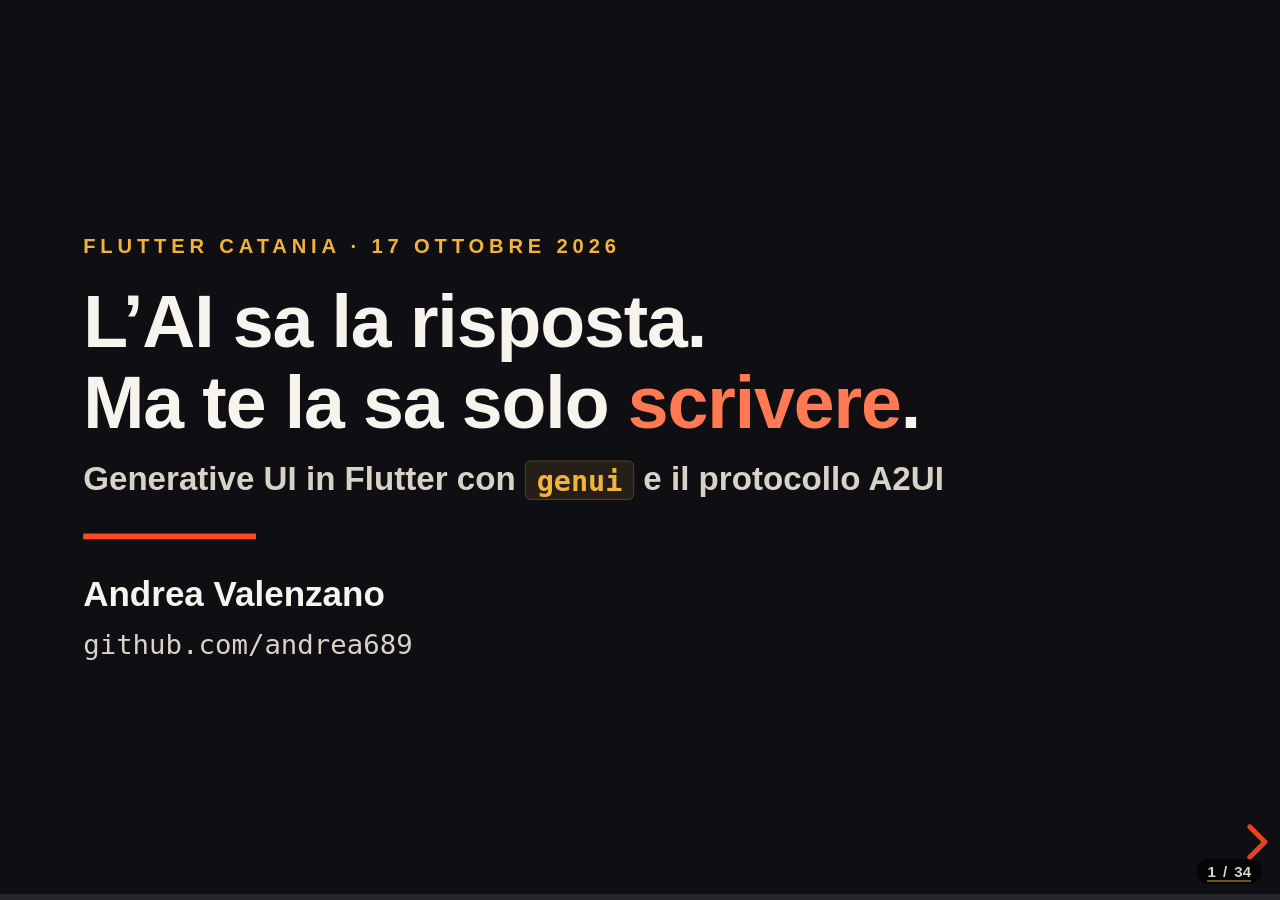
==== slides/index.html @ 38643d31 "Aggiunge le slide del talk 34 slide (30 principali + 4 bonus) in reveal.js vendorizzato in locale: n" ====
<!doctype html>
<html lang="it">
<head>
  <meta charset="utf-8">
  <meta name="viewport" content="width=device-width, initial-scale=1.0, maximum-scale=1.0, user-scalable=no">
  <title>GenUI in Flutter — Flutter Catania, 17 ottobre 2026</title>
  <meta name="author" content="Andrea Valenzano">
  <meta name="description" content="L'AI sa la risposta, ma te la sa solo scrivere. Generative UI in Flutter con il package genui e il protocollo A2UI.">

  <!-- reveal.js 5.2.1 VENDORIZZATO: nessuna CDN, il deck parte offline da file:// e da HTTP -->
  <link rel="icon" href="data:image/svg+xml,%3Csvg xmlns='http://www.w3.org/2000/svg' viewBox='0 0 32 32'%3E%3Crect width='32' height='32' rx='6' fill='%230E0E13'/%3E%3Cpath d='M4 26 L16 7 L28 26 Z' fill='%23FF4A21'/%3E%3C/svg%3E">
  <link rel="stylesheet" href="vendor/reveal.js/dist/reset.css">
  <link rel="stylesheet" href="vendor/reveal.js/dist/reveal.css">
  <link rel="stylesheet" href="vendor/reveal.js/plugin/highlight/monokai.css">
  <!-- tema del talk: sostituisce integralmente dist/theme/* (non vendorizzato) -->
  <link rel="stylesheet" href="css/theme-etna.css">
</head>
<body>
<div class="reveal">
<div class="slides">

<!-- ====================================================================== -->
<!-- ATTO 0 — AGGANCIO (3:00)                                               -->
<!-- ====================================================================== -->

<!-- ---------- 1 ---------- -->
<section id="s01" data-slide="1">
  <div class="wrap center cover">
    <div class="eyebrow">Flutter Catania &middot; 17 ottobre 2026</div>
    <h1>L&rsquo;AI sa la risposta.<br>Ma te la sa solo <span class="hl-lava">scrivere</span>.</h1>
    <div class="sub">Generative UI in Flutter con <code>genui</code> e il protocollo A2UI</div>
    <div class="rule"></div>
    <!-- TODO ANDREA: completa la bio se vuoi (ruolo, azienda). Lasciato minimo di proposito. -->
    <div class="who">
      <b>Andrea Valenzano</b>
      <span class="mono muted">github.com/andrea689</span>
    </div>
  </div>
  <aside class="notes">
    <p><b>[0:40]</b></p>
    <p>Buonasera. Stasera parliamo di una cosa che tutti abbiamo in mano e quasi
    nessuno usa bene: un modello che sa rispondere, ma sa rispondere solo a parole.</p>
    <p>Mi presento in dieci secondi e vado dritto al problema — <b>non</b> dilungarti
    sulla bio, il tempo serve tutto dopo.</p>
    <p>Dì subito: &laquo;35 minuti, tre demo dal vivo, e una data che vi riguarda
    tra due settimane&raquo;. Crea l&rsquo;aspettativa per la slide 28.</p>
  </aside>
</section>

<!-- ---------- 2 — IL PROBLEMA (confronto visivo reale) ---------- -->
<section id="s02" data-slide="2">
  <div class="actbar">Atto 0 &middot; <b>Il problema</b></div>
  <div class="wrap">
    <h2 class="stitle"><span class="kicker">Stessi dati</span>Chiedi all&rsquo;AI di una scossa sull&rsquo;Etna</h2>
    <div class="fill">
      <div class="grid g2" style="align-items:start">

        <!-- SINISTRA: la risposta testuale -->
        <div>
          <div class="chat-head">Quello che ricevi oggi</div>
          <div class="chat-bubble">
            Il <b>14 ottobre 2026 alle 04:12 UTC</b> l&rsquo;INGV ha registrato un
            evento di <b>magnitudo 3.4</b> nell&rsquo;area sommitale dell&rsquo;Etna,
            a <b>2.1 km</b> di profondit&agrave;, con epicentro <b>1.8 km a
            nord-est</b> del Cratere di Bocca Nuova, nel comune di Castiglione di
            Sicilia. Nelle sei ore precedenti tre scosse minori, tra magnitudo
            1.4 e 2.0. Nessun danno a persone o cose.
          </div>
          <div class="caption">Un muro di prosa. Per capire <em>dov&rsquo;&egrave;</em>
          devi aprire un&rsquo;altra app.</div>
        </div>

        <!-- DESTRA: la stessa informazione come card -->
        <div>
          <div class="card-head">Quello che potresti ricevere</div>
          <div class="quakecard">
            <svg class="qmap" viewBox="0 0 560 132" preserveAspectRatio="xMidYMid slice" role="img" aria-label="Mappa schematica dell'Etna con l'epicentro">
              <defs>
                <linearGradient id="seaG" x1="0" y1="0" x2="0" y2="1">
                  <stop offset="0%" stop-color="#121B26"/><stop offset="100%" stop-color="#0B1119"/>
                </linearGradient>
                <radialGradient id="coneG" cx="42%" cy="48%" r="62%">
                  <stop offset="0%" stop-color="#3E2C22"/><stop offset="100%" stop-color="#191921"/>
                </radialGradient>
              </defs>
              <rect width="560" height="132" fill="url(#seaG)"/>
              <!-- terra (schematica, non cartografica) -->
              <path d="M0,0 L392,0 L444,34 L436,86 L486,132 L0,132 Z" fill="url(#coneG)"/>
              <!-- costa ionica -->
              <path d="M392,0 L444,34 L436,86 L486,132" fill="none" stroke="#2E5A78" stroke-width="3"/>
              <!-- curve di livello attorno alla sommit&agrave; -->
              <g fill="none" stroke="#54402F" stroke-width="2">
                <ellipse cx="228" cy="60" rx="176" ry="54"/>
                <ellipse cx="228" cy="60" rx="132" ry="40"/>
                <ellipse cx="228" cy="60" rx="88"  ry="26"/>
                <ellipse cx="228" cy="60" rx="44"  ry="13"/>
              </g>
              <!-- reticolo -->
              <g stroke="#242A36" stroke-width="1">
                <line x1="140" y1="0" x2="140" y2="132"/><line x1="300" y1="0" x2="300" y2="132"/>
                <line x1="460" y1="0" x2="460" y2="132"/>
                <line x1="0" y1="40" x2="560" y2="40"/><line x1="0" y1="92" x2="560" y2="92"/>
              </g>
              <!-- epicentro -->
              <g>
                <circle cx="252" cy="52" r="30" fill="#FF4A21" opacity=".16"/>
                <circle cx="252" cy="52" r="18" fill="#FF4A21" opacity=".32"/>
                <circle cx="252" cy="52" r="8.5" fill="#FF4A21" stroke="#fff" stroke-width="2.5"/>
              </g>
              <!-- etichette -->
              <text x="252" y="102" fill="#E6DFD3" font-size="15" font-weight="700" font-family="sans-serif" text-anchor="middle">Etna &middot; area sommitale</text>
              <text x="534" y="124" fill="#5E86A4" font-size="14" font-family="sans-serif" text-anchor="end">Mar Ionio</text>
              <!-- scala -->
              <g><line x1="26" y1="118" x2="96" y2="118" stroke="#E6DFD3" stroke-width="3"/>
                 <text x="26" y="110" fill="#E6DFD3" font-size="13" font-family="sans-serif">5 km</text></g>
            </svg>
            <div class="qbody">
              <div class="qrow">
                <div class="mag">3.4</div>
                <div>
                  <div class="qwhere">Castiglione di Sicilia (CT)</div>
                  <div class="qwhen">14 ott 2026 &middot; 04:12 UTC &middot; INGV</div>
                </div>
              </div>
              <div class="qstats">
                <div>Profondit&agrave;<span>2.1 km</span></div>
                <div>Distanza<span>1.8 km NE</span></div>
                <div>Precedenti 6h<span>3 eventi</span></div>
              </div>
              <div class="qcta">Vedi i 3 eventi precedenti &rarr;</div>
            </div>
          </div>
        </div>

      </div>
    </div>
    <div class="footline lava">Stessi identici dati. Stesso modello. Stessa API.
      <span class="hl-ocra">Cambia solo chi decide la forma della risposta.</span></div>
  </div>
  <aside class="notes">
    <p><b>[1:20]</b></p>
    <p>Lascia la slide in silenzio due secondi. Il confronto parla da solo.</p>
    <p>A sinistra: <b>leggi</b> per capire dov&rsquo;&egrave;. A destra: <b>guardi</b>.
    E soprattutto: a destra puoi <b>toccare</b> — quel bottone in fondo &egrave; un
    nuovo turno di conversazione, non un link.</p>
    <p>Punto chiave da dire ad alta voce: &laquo;non ho cambiato il modello, non ho
    cambiato i dati. Ho solo spostato una decisione: <b>chi sceglie la forma</b>&raquo;.</p>
    <p>Nota onesta: i numeri sono d&rsquo;esempio; nella demo saranno dati INGV veri.</p>
  </aside>
</section>

<!-- ---------- 3 — COSA VEDRAI ---------- -->
<section id="s03" data-slide="3">
  <div class="actbar">Atto 0 &middot; <b>Il problema</b></div>
  <div class="wrap">
    <h2 class="stitle"><span class="kicker">Teaser &middot; 20 secondi</span>Una sola app. Tre domande. Tre UI diverse.</h2>
    <div class="fill">
      <div class="grid g3">
        <div class="card">
          <span class="tag t-neu">Domanda 1</span>
          <p class="mono" style="font-size:.80em;color:var(--text-2)">&ldquo;cosa &egrave; successo sull&rsquo;Etna questa settimana?&rdquo;</p>
          <p style="margin-top:14px"><span class="arr hl-lava">&darr;</span></p>
          <p><b class="hl-ocra">MapCard</b> + <b class="hl-ocra">TimelineChart</b></p>
          <div class="caption">panoramica: dove e quando</div>
        </div>
        <div class="card">
          <span class="tag t-neu">Domanda 2</span>
          <p class="mono" style="font-size:.80em;color:var(--text-2)">&ldquo;dimmi della scossa pi&ugrave; forte&rdquo;</p>
          <p style="margin-top:14px"><span class="arr hl-lava">&darr;</span></p>
          <p><b class="hl-ocra">EventCard</b> dettagliata</p>
          <div class="caption">zoom su un singolo evento</div>
        </div>
        <div class="card">
          <span class="tag t-neu">Domanda 3</span>
          <p class="mono" style="font-size:.80em;color:var(--text-2)">&ldquo;confronta con agosto&rdquo;</p>
          <p style="margin-top:14px"><span class="arr hl-lava">&darr;</span></p>
          <p><b class="hl-ocra">ComparisonCard</b></p>
          <div class="caption">due periodi affiancati</div>
        </div>
      </div>
    </div>
    <div class="footline">Tre presentazioni diverse dallo <b>stesso catalogo</b>.
      <span class="hl-ocra">Zero schermate hardcoded.</span></div>
  </div>
  <aside class="notes">
    <p><b>[1:00]</b></p>
    <p>Questo &egrave; il contratto con il pubblico: &laquo;fra venti minuti vedrete
    esattamente questo, dal vivo&raquo;.</p>
    <p>Sottolinea che non c&rsquo;&egrave; un <code>if</code> da nessuna parte che dice
    &laquo;se la domanda contiene &lsquo;confronta&rsquo; mostra ComparisonCard&raquo;.
    La scelta la fa il modello.</p>
    <p>Non anticipare come funziona: solo <em>che cosa</em> succeder&agrave;.</p>
  </aside>
</section>

<!-- ====================================================================== -->
<!-- ATTO 1 — IL PERCH&Eacute; (5:30)                                       -->
<!-- ====================================================================== -->

<!-- ---------- 4 ---------- -->
<section id="s04" data-slide="4">
  <div class="actbar">Atto 1 &middot; <b>Il perch&eacute;</b></div>
  <div class="wrap">
    <h2 class="stitle"><span class="kicker">Il panorama</span>Tre modi di mettere insieme UI e AI</h2>
    <div class="fill">
      <div class="grid g3">
        <div class="card">
          <span class="tag t-neu">1</span>
          <h3>UI statica, contenuto generato</h3>
          <p class="muted" style="font-size:.86em">Lo schermo l&rsquo;hai disegnato tu.
          L&rsquo;AI riempie le stringhe.</p>
          <p class="mono" style="font-size:.72em;color:var(--ash)">riassunti &middot; traduzioni
          &middot; descrizioni prodotto</p>
        </div>
        <div class="card">
          <span class="tag t-neu">2</span>
          <h3>Chat pura</h3>
          <p class="muted" style="font-size:.86em">Una sola UI possibile:
          la bolla di testo. Tutto diventa prosa.</p>
          <p class="mono" style="font-size:.72em;color:var(--ash)">markdown &middot; liste
          &middot; tabelle ASCII</p>
        </div>
        <div class="card lava">
          <span class="tag t-hot">3 &middot; oggi parliamo di questo</span>
          <h3>UI generativa</h3>
          <p style="font-size:.86em">L&rsquo;AI sceglie <b>anche la forma</b>.
          Widget Flutter veri, non markdown.</p>
          <p class="mono" style="font-size:.72em;color:var(--ocra)">card &middot; mappe
          &middot; grafici &middot; bottoni cliccabili</p>
        </div>
      </div>
    </div>
    <div class="footline">I primi due sono ottimi. Il terzo serve quando
      <b>la forma della risposta dipende dalla domanda</b>.</div>
  </div>
  <aside class="notes">
    <p><b>[1:00]</b></p>
    <p>Sii esplicito: i primi due <b>non</b> sono sbagliati. Il 90% dei prodotti AI
    seri sta l&igrave;, e va benissimo.</p>
    <p>Il caso d&rsquo;uso della terza colonna &egrave; stretto: <b>quando non sai in
    anticipo quale forma serve</b>. Se lo sai, disegna lo schermo e stai sereno.</p>
    <p>Aggancio alla prossima: &laquo;definiamola bene, perch&eacute; il nome
    &lsquo;UI generativa&rsquo; fa pensare a una cosa che non &egrave;&raquo;.</p>
  </aside>
</section>

<!-- ---------- 5 ---------- -->
<section id="s05" data-slide="5">
  <div class="actbar">Atto 1 &middot; <b>Il perch&eacute;</b></div>
  <div class="wrap">
    <h2 class="stitle"><span class="kicker">Definizione</span>Che cos&rsquo;&egrave;, in una riga</h2>
    <div class="fill">
      <p class="lead xl">L&rsquo;agente sceglie <span class="hl-lava">anche la
        presentazione</span>, non solo il contenuto.</p>
      <div class="grid g2" style="margin-top:34px">
        <div class="card">
          <span class="tag t-neu">LLM &ldquo;normale&rdquo;</span>
          <p style="font-size:.92em">Decide <b>che cosa</b> dire.</p>
          <p class="mono" style="font-size:.78em;color:var(--ash)">risposta : String</p>
        </div>
        <div class="card ocra">
          <span class="tag t-hot">Agente GenUI</span>
          <p style="font-size:.92em">Decide anche <b>come mostrarlo</b>.</p>
          <p class="mono" style="font-size:.78em;color:var(--ocra)">risposta : albero di widget</p>
        </div>
      </div>
    </div>
    <div class="footline lava">La risposta non &egrave; una stringa.
      &Egrave; una <b>descrizione di interfaccia</b> che il tuo client sa rendere.</div>
  </div>
  <aside class="notes">
    <p><b>[0:50]</b></p>
    <p>Questa &egrave; la definizione che voglio ripetano al bar dopo. Dilla lenta.</p>
    <p>La riga in basso &egrave; il ponte verso la slide dopo: se la risposta
    &egrave; &laquo;una descrizione di interfaccia&raquo;, la domanda immediata del
    pubblico &egrave; &laquo;quindi genera codice?&raquo;. Anticipala tu.</p>
  </aside>
</section>

<!-- ---------- 6 — LA SLIDE PI&Ugrave; IMPORTANTE ---------- -->
<section id="s06" data-slide="6" data-background-color="#0A0A10">
  <div class="actbar">Atto 1 &middot; <b>Il perch&eacute;</b></div>
  <div class="wrap">
    <h2 class="stitle"><span class="kicker">&#9888; Se vi ricordate una sola slide, questa</span>Mettiamo subito a posto un equivoco</h2>
    <div class="fill">
      <div class="nosi">
        <div class="no">
          <div class="mark">&#10007;</div>
          <div class="claim">L&rsquo;AI genera codice Dart a&nbsp;runtime</div>
          <!-- SYNC: nessuna sostituzione — pseudo-codice volutamente FINTO, illustra ci&ograve; che NON accade. Non sincronizzare con la demo. -->
          <div class="snippet"><span class="c">// non succede. mai.</span>
<span class="k">final</span> src = <span class="k">await</span> ai.generate();
<span class="k">final</span> w   = <span class="t">eval</span>(src);
runApp(w); <span class="c">// ?!</span></div>
          <p class="caption" style="color:var(--text-2);font-size:.62em">Niente <code>eval</code>.
          Niente compilatore a bordo. Non esiste in Dart, e non lo vuoi.</p>
        </div>
        <div class="si">
          <div class="mark">&#10003;</div>
          <div class="claim">L&rsquo;AI compone widget da un catalogo che scrivi tu</div>
          <!-- SYNCED da test/bloc/conversation_bloc_test.dart (_eventCardScript, righe 62-74).
               ATTENZIONE: e' l'A2UI dei test, NON una cattura reale dello stream di Gemini:
               l'output vero e' ancora bloccato da App Check (403 PERMISSION_DENIED).
               Da sostituire con una cattura vera appena il debug token e' registrato. -->
          <div class="snippet"><span class="c">// A2UI vero, dai test della demo</span>
{<span class="t">"version"</span>:<span class="s">"v0.9"</span>,<span class="t">"updateComponents"</span>:{
 <span class="t">"surfaceId"</span>:<span class="s">"s1"</span>,<span class="t">"components"</span>:[{
  <span class="t">"id"</span>:<span class="s">"root"</span>,<span class="t">"component"</span>:<span class="s">"EventCard"</span>,
  <span class="t">"event"</span>:{&hellip;,<span class="t">"magnitude"</span>:<span class="s">4.3</span>,&hellip;}}]}}</div>
          <p class="caption" style="color:var(--text-2);font-size:.62em">&Egrave; <b>dati</b>, non codice.
          <code>EventCard</code> esiste perch&eacute; l&rsquo;hai scritta tu e
          l&rsquo;hai messa nel catalogo.</p>
        </div>
      </div>
      <div class="bigclaim">Il catalogo &egrave; il <span class="u">vocabolario</span>
        che concedi al modello.<br>Ed &egrave; anche, nello stesso momento,
        la sua <span class="u">sandbox</span>.</div>
    </div>
  </div>
  <aside class="notes">
    <p><b>[1:40] &mdash; la slide pi&ugrave; importante del talk. Rallenta.</b></p>
    <p>Fermati. Guarda la sala. &laquo;Prima che qualcuno se ne vada con
    l&rsquo;idea sbagliata.&raquo;</p>
    <p>Sinistra, tono netto: <b>no</b>. Non c&rsquo;&egrave; <code>eval</code> in Dart,
    non c&rsquo;&egrave; un compilatore a runtime, e anche se ci fosse non lo useresti
    mai in produzione.</p>
    <p>Destra: quello che viaggia sul filo &egrave; <b>JSON</b>. Due soli messaggi:
    <code>createSurface</code> apre la superficie, <code>updateComponents</code> ci
    mette dentro una <b>lista piatta</b> di componenti, ognuno con il discriminante
    <code>"component"</code>. Nessun oggetto annidato sotto il nome della card: la
    forma vera &egrave; questa. Il modello pu&ograve; nominare solo ci&ograve; che
    &egrave; nel catalogo.</p>
    <p>Chiudi con la frase in fondo, scandita: <b>vocabolario</b> e <b>sandbox</b>
    sono la stessa cosa. Questa frase ritorna alla slide 27.</p>
    <p>Se qualcuno ha una sola domanda a fine talk, vuoi che sia su questo.</p>
  </aside>
</section>

<!-- ---------- 7 ---------- -->
<section id="s07" data-slide="7">
  <div class="actbar">Atto 1 &middot; <b>Il perch&eacute;</b></div>
  <div class="wrap">
    <h2 class="stitle"><span class="kicker">Il protocollo</span>A2UI &mdash; il formato che il modello parla</h2>
    <div class="fill">
      <div class="grid g2-wide-left">
        <div>
          <ul>
            <li><b>Protocollo aperto</b>, non una libreria: descrive <em>come si
              descrive</em> una UI, non come la disegni.</li>
            <li>Versione <b>v0.9</b>, portato avanti da Google.</li>
            <li><code>genui</code> &egrave; l&rsquo;<b>implementazione Flutter</b> di A2UI.
              Non l&rsquo;unica possibile.</li>
            <li>Il modello non parla &laquo;Flutter&raquo;: parla A2UI.
              La traduzione in widget la fa il client.</li>
          </ul>
        </div>
        <div class="card ocra">
          <span class="tag t-hot">Conseguenza pratica</span>
          <p style="font-size:.92em">Lo stesso stream A2UI pu&ograve; essere reso da
          client diversi: Flutter oggi, web o nativo domani.</p>
          <p style="font-size:.92em;margin-top:12px">Il tuo <b>catalogo</b>
          resta l&rsquo;unica cosa specifica della piattaforma.</p>
        </div>
      </div>
      <div class="flow" style="margin-top:26px;justify-content:center">
        <div class="step">Modello</div><div class="arr">&rarr;</div>
        <div class="step"><b class="hl-ocra">A2UI</b> (JSON in streaming)</div><div class="arr">&rarr;</div>
        <div class="step"><code>genui</code></div><div class="arr">&rarr;</div>
        <div class="step">Widget Flutter</div>
      </div>
    </div>
  </div>
  <aside class="notes">
    <p><b>[1:00]</b></p>
    <p>Distinzione che di solito non passa: <b>A2UI &egrave; il protocollo,
    <code>genui</code> &egrave; il pacchetto</b>. Sono due cose che si aggiornano
    con ritmi diversi.</p>
    <p>&laquo;v0.9&raquo; &egrave; un numero che va detto: siamo prima dell&rsquo;1.0,
    quindi il formato pu&ograve; ancora muoversi.</p>
    <p>Se qualcuno chiede il confronto con MCP: MCP dice al modello quali
    <em>strumenti</em> ha, A2UI dice come <em>mostrare</em> il risultato. Sono
    ortogonali, si usano insieme.</p>
  </aside>
</section>

<!-- ---------- 8 ---------- -->
<section id="s08" data-slide="8">
  <div class="actbar">Atto 1 &middot; <b>Il perch&eacute;</b></div>
  <div class="wrap">
    <h2 class="stitle"><span class="kicker">Onest&agrave; intellettuale</span>Stato dell&rsquo;arte, senza entusiasmo</h2>
    <div class="fill">
      <div class="grid g2-wide-left">
        <table>
          <tbody>
            <tr><th>Package</th><td><code>genui</code> &mdash;
              <span class="muted">non pi&ugrave;</span>
              <span class="mono muted" style="text-decoration:line-through">flutter_genui</span></td></tr>
            <tr><th>Versione</th><td><code>0.10.3</code> &nbsp;<span class="pill hot">alpha</span></td></tr>
            <tr><th>Riscrittura</th><td>maggio 2026, sopra A2UI v0.9</td></tr>
            <tr><th>Piattaforme</th><td>Android &middot; iOS &middot; macOS &middot; <b>web</b></td></tr>
          </tbody>
        </table>
        <div class="card lava">
          <span class="tag t-no">Attenzione</span>
          <p style="font-size:.88em"><code>ContentGenerator</code> <b>non esiste
          pi&ugrave;</b>: met&agrave; dei tutorial che trovate online &egrave; gi&agrave;
          obsoleta.</p>
          <p style="font-size:.88em;margin-top:12px"><b>Pinnate la versione.</b>
          In alpha un minor pu&ograve; cambiarvi l&rsquo;API sotto i piedi.</p>
        </div>
      </div>
    </div>
    <div class="footline">Dati verificati il <b>22 settembre 2026</b>.
      <span class="hl-ocra">Ricontrollateli: a questo ritmo invecchiano in settimane.</span></div>
  </div>
  <aside class="notes">
    <p><b>[1:00]</b></p>
    <p>Questa slide vale credibilit&agrave;. Il pubblico di un meetup riconosce
    subito chi vende fumo.</p>
    <p>Il cambio di nome <code>flutter_genui</code> &rarr; <code>genui</code> &egrave;
    il motivo #1 per cui la gente sbaglia il <code>pubspec</code> e poi dice
    &laquo;non funziona&raquo;.</p>
    <p>Dì chiaramente: <b>alpha</b>. Non &egrave; roba da mettere in produzione
    luned&igrave;. &Egrave; roba da capire adesso, per essere pronti dopo.</p>
    <p>Se la data della verifica &egrave; vecchia quando presenti, <b>aggiorna la
    slide</b> o dillo a voce.</p>
  </aside>
</section>

<!-- ====================================================================== -->
<!-- ATTO 2 — ARCHITETTURA (7:30)                                           -->
<!-- ====================================================================== -->

<!-- ---------- 9 — I TRE LAYER (SVG inline) ---------- -->
<section id="s09" data-slide="9">
  <div class="actbar">Atto 2 &middot; <b>Architettura</b></div>
  <div class="wrap">
    <h2 class="stitle"><span class="kicker">Come &egrave; fatto dentro</span>Tre layer, uno sopra l&rsquo;altro</h2>
    <div class="fill">
      <svg class="diagram" viewBox="0 0 1000 318" role="img"
           aria-label="Diagramma dei tre layer di genui: Engine (SurfaceController), Transport (A2uiTransportAdapter), Facade (Conversation)">
        <defs>
          <marker id="m9L" viewBox="0 0 10 10" refX="8" refY="5"
                  markerWidth="4" markerHeight="4" orient="auto" markerUnits="strokeWidth">
            <path d="M0,0 L10,5 L0,10 z" fill="#FF4A21"/>
          </marker>
          <marker id="m9O" viewBox="0 0 10 10" refX="8" refY="5"
                  markerWidth="4" markerHeight="4" orient="auto" markerUnits="strokeWidth">
            <path d="M0,0 L10,5 L0,10 z" fill="#F2B33D"/>
          </marker>
        </defs>

        <!-- kicker sopra i box -->
        <text class="d-kick" x="155" y="22" text-anchor="middle">1 &middot; ENGINE</text>
        <text class="d-kick" x="500" y="22" text-anchor="middle">2 &middot; TRANSPORT</text>
        <text class="d-kick" x="845" y="22" text-anchor="middle">3 &middot; FACADE</text>

        <!-- layer -->
        <rect class="d-box-l" x="5"   y="36" width="300" height="150" rx="12"/>
        <rect class="d-box"   x="350" y="36" width="300" height="150" rx="12"/>
        <rect class="d-box-o" x="695" y="36" width="300" height="150" rx="12"/>

        <text class="d-api"  x="155" y="78"  text-anchor="middle">SurfaceController</text>
        <text class="d-note" x="155" y="114" text-anchor="middle">tiene lo stato delle</text>
        <text class="d-note" x="155" y="140" text-anchor="middle">surface e compone i</text>
        <text class="d-note" x="155" y="166" text-anchor="middle">widget dal Catalog</text>

        <text class="d-api"  x="500" y="78"  text-anchor="middle">A2uiTransportAdapter</text>
        <text class="d-note" x="500" y="114" text-anchor="middle">parla col modello:</text>
        <text class="d-note" x="500" y="140" text-anchor="middle">manda il prompt,</text>
        <text class="d-note" x="500" y="166" text-anchor="middle">riceve i chunk A2UI</text>

        <text class="d-api"  x="845" y="78"  text-anchor="middle">Conversation</text>
        <text class="d-note" x="845" y="114" text-anchor="middle">l&rsquo;unica API che tocchi</text>
        <text class="d-note" x="845" y="140" text-anchor="middle">dalla UI: sendRequest(),</text>
        <text class="d-note" x="845" y="166" text-anchor="middle">events, state</text>

        <!-- frecce fra i layer -->
        <line class="d-arrow" x1="310" y1="111" x2="342" y2="111" marker-end="url(#m9L)"/>
        <line class="d-arrow" x1="655" y1="111" x2="687" y2="111" marker-end="url(#m9L)"/>

        <!-- connettori verso ci&ograve; che si aggancia -->
        <line class="d-arrow-d" x1="155" y1="232" x2="155" y2="192" marker-end="url(#m9O)"/>
        <line class="d-arrow-d" x1="500" y1="232" x2="500" y2="192" marker-end="url(#m9O)"/>
        <line class="d-arrow-d" x1="845" y1="232" x2="845" y2="192" marker-end="url(#m9O)"/>

        <rect class="d-box" x="5"   y="234" width="300" height="80" rx="12" opacity=".75"/>
        <rect class="d-box" x="350" y="234" width="300" height="80" rx="12" opacity=".75"/>
        <rect class="d-box" x="695" y="234" width="300" height="80" rx="12" opacity=".75"/>

        <text class="d-lbl"  x="155" y="268" text-anchor="middle">Catalog + CatalogItem</text>
        <text class="d-note" x="155" y="296" text-anchor="middle">lo scrivi tu</text>
        <text class="d-lbl"  x="500" y="268" text-anchor="middle">Gemini</text>
        <text class="d-note" x="500" y="296" text-anchor="middle">via Firebase AI Logic</text>
        <text class="d-lbl"  x="845" y="268" text-anchor="middle">ConversationBloc</text>
        <text class="d-note" x="845" y="296" text-anchor="middle">la tua app</text>
      </svg>
    </div>
    <div class="footline">Ogni layer avvolge il precedente. Parti da
      <code>Conversation</code>; <span class="hl-ocra">scendi solo quando ti serve
      controllo fine</span>.</div>
  </div>
  <aside class="notes">
    <p><b>[1:30]</b></p>
    <p>Leggi da sinistra: <b>Engine</b> &egrave; il motore vero, quello che tiene lo
    stato e compone. <b>Transport</b> &egrave; il pezzo che parla col modello.
    <b>Facade</b> &egrave; la comodit&agrave; che usi il primo giorno.</p>
    <p>La riga in basso &egrave; il messaggio pratico: <b>non devi capire tutto per
    iniziare</b>. <code>Conversation</code> ti basta per la prima demo.</p>
    <p>Fai notare la fila in basso: le uniche tre cose che metti tu sono il
    <b>catalogo</b>, la <b>chiave del modello</b> e il <b>tuo stato</b>.</p>
    <p>Nella demo di stasera scenderemo al Transport, perch&eacute; ci serve il
    function calling verso l&rsquo;INGV.</p>
  </aside>
</section>

<!-- ---------- 10 ---------- -->
<section id="s10" data-slide="10">
  <div class="actbar">Atto 2 &middot; <b>Architettura</b></div>
  <div class="wrap">
    <h2 class="stitle"><span class="kicker">Il concetto centrale</span>Che cos&rsquo;&egrave; una <em>surface</em></h2>
    <div class="fill">
      <div class="grid g2-wide-right">
        <div>
          <ul>
            <li>Una <b>superficie di rendering</b> con un id.</li>
            <li>Il modello dice: &laquo;sulla surface <code>main</code> metti
              <em>questo</em> albero&raquo;.</li>
            <li>Una conversazione pu&ograve; averne <b>pi&ugrave; di una</b>: la
              risposta principale, un pannello di dettaglio, una barra di azioni.</li>
            <li>Gli eventi (il tap su una card) <b>risalgono</b> dalla surface
              e diventano un nuovo turno.</li>
          </ul>
        </div>
        <div>
          <!-- SYNCED da lib/ui/chat_page.dart (righe 77-101) -->
          <pre><span class="codecap">rendering</span><code class="language-dart" data-trim data-line-numbers="7-12|10-11">
// lib/ui/chat_page.dart, dentro la ListView
if (state.assistantText.isNotEmpty)
  Text(state.assistantText, /* style: ... */),

// Ogni surface e' una risposta composta
// dal modello.
for (final surfaceId in state.activeSurfaceIds)
  Surface(
    key: ValueKey(surfaceId),
    surfaceContext: bloc.agent.controller
        .contextFor(surfaceId),
  ),

if (state.isThinking) const _Thinking(),
          </code></pre>
        </div>
      </div>
    </div>
  </div>
  <aside class="notes">
    <p><b>[1:00]</b></p>
    <p>Analogia utile: la surface sta alla GenUI come il <code>&lt;div id&gt;</code>
    sta a una SPA. &Egrave; un posto con un nome dove qualcun altro scrive.</p>
    <p><code>Surface</code> prende solo <code>key</code> e
    <code>surfaceContext</code>: <b>nessuna callback</b>. L&rsquo;interattivit&agrave;
    nasce <b>dentro il catalogo</b> &mdash; &egrave; il <code>CatalogItem</code> che
    chiama <code>itemContext.dispatchEvent(UserActionEvent(...))</code>, in
    <code>event_card_item.dart</code>.</p>
    <p>Da l&igrave; risale da solo: <code>SurfaceController</code> &rarr;
    <code>Conversation.sendRequest</code>, e la risposta rientra su
    <code>agent.conversation.events</code> fino al <code>ConversationBloc</code>.
    Il tap non &egrave; un link: &egrave; un nuovo turno. Demo 3.</p>
  </aside>
</section>

<!-- ---------- 11 ---------- -->
<section id="s11" data-slide="11">
  <div class="actbar">Atto 2 &middot; <b>Architettura</b></div>
  <div class="wrap">
    <h2 class="stitle"><span class="kicker">Il pezzo che scrivi tu</span><code>Catalog</code> e <code>CatalogItem</code></h2>
    <div class="fill">
      <p class="lead">Il <span class="hl-lava">vocabolario</span> che il modello ha il
        permesso di usare.</p>
      <!-- SYNCED da lib/catalog/etna_catalog.dart (righe 13-34) -->
      <pre class="small" style="margin-top:18px"><span class="codecap">catalog</span><code class="language-dart" data-trim data-line-numbers="3-8|9-10">
abstract final class EtnaCatalog {
  static const String catalogId = 'flutter-catania.dev:etna';
  static final List&lt;CatalogItem&gt; items = [
    eventCardItem,
    mapCardItem,
    timelineChartItem,
    comparisonCardItem,
  ];
  static Catalog asCatalog() =&gt; BasicCatalogItems.asNoAssetCatalog().copyWith(
    newItems: items, catalogId: catalogId, systemPromptFragments: [_rules]);
}
      </code></pre>
    </div>
    <div class="footline">Quattro <code>CatalogItem</code> sopra i <em>basic</em>.
      <span class="hl-ocra">Il modello non pu&ograve; nominare nient&rsquo;altro.</span></div>
  </div>
  <aside class="notes">
    <p><b>[1:20]</b></p>
    <p>Qui si materializza la slide 6. &laquo;Il catalogo&raquo; non &egrave; una
    metafora: &egrave; questa lista.</p>
    <p>I <code>BasicCatalogItems</code> ti danno gi&agrave; testo, colonne, righe,
    bottoni: bastano per non partire da zero. Fai notare
    <code>asNoAssetCatalog()</code> al posto di <code>asCatalog()</code>: toglie
    audio, immagini e video, che qui non servono. &Egrave; contesto in meno a ogni
    turno, e aggancia la risposta qui sotto.</p>
    <p>La domanda che arriva sempre: <b>quanti item?</b> Risposta onesta: pochi.
    Pi&ugrave; item metti, pi&ugrave; schema viaggia a ogni turno e pi&ugrave; il
    modello ha modo di sbagliare scelta. Quattro &egrave; un buon numero per un
    dominio stretto.</p>
  </aside>
</section>

<!-- ---------- 12 ---------- -->
<section id="s12" data-slide="12">
  <div class="actbar">Atto 2 &middot; <b>Architettura</b></div>
  <div class="wrap">
    <h2 class="stitle"><span class="kicker">Il contratto</span>Lo schema, con <code>json_schema_builder</code></h2>
    <div class="fill">
      <!-- SYNCED da lib/catalog/seismic_event_schema.dart (righe 12-42) -->
      <pre><span class="codecap">schema</span><code class="language-dart" data-trim data-line-numbers="3-7|8|9-10">
final Schema seismicEventSchema = S.object(
  properties: {
    'time': S.string(description: 'Istante dell evento in formato '
        'ISO 8601 UTC, es. 2026-09-18T03:14:00Z.'),
    'magnitude': S.number(description: 'Magnitudo, es. 3.4.'),
    'place': S.string(description: 'Localita di riferimento, es. '
        '"1 km N Ragalna (CT)".'),
  },  // ... eventId, magnitudeType, latitude, longitude, depthKm
  required: ['eventId', 'time', 'magnitude', 'magnitudeType', 'place',
             'latitude', 'longitude', 'depthKm'],
);
      </code></pre>
    </div>
    <div class="footline lava">Lo schema non &egrave; documentazione: &egrave;
      <b>l&rsquo;unica cosa che il modello vede</b> del tuo widget.
      <span class="hl-ocra">Se non &egrave; qui dentro, non pu&ograve; inventarlo.</span></div>
  </div>
  <aside class="notes">
    <p><b>[1:00]</b></p>
    <p>Il punto pi&ugrave; sottovalutato del talk: le <code>description</code> non
    sono commenti, sono <b>prompt</b>. Il modello le legge e ci decide sopra.</p>
    <p>Il modo pi&ugrave; economico di togliere gradi di libert&agrave; &egrave;
    <b>non chiedere</b>: guarda cosa <em>non</em> c&rsquo;&egrave; qui dentro. La
    severit&agrave; non gliela chiedo, la calcola Dart dalla magnitudo
    (<code>SeismicEvent.severity</code>). Quello che puoi derivare tu non lo metti
    nel contratto: meno campi, meno modi di sbagliare.</p>
    <p>Se hai tempo: il mio errore ricorrente &egrave; schemi troppo permissivi.
    Ogni campo opzionale in pi&ugrave; &egrave; un modo in pi&ugrave; di ricevere
    una card storta.</p>
  </aside>
</section>

<!-- ---------- 13 ---------- -->
<section id="s13" data-slide="13">
  <div class="actbar">Atto 2 &middot; <b>Architettura</b></div>
  <div class="wrap">
    <h2 class="stitle"><span class="kicker">Dove entri tu</span>Transport e streaming</h2>
    <div class="fill">
      <!-- SYNCED da lib/ai/tool_loop.dart (righe 48-73) e lib/ai/etna_agent.dart (righe 103-106) -->
      <pre class="small"><span class="codecap">transport</span><code class="language-dart" data-trim data-line-numbers="1-2|6-11|12-13">
// lib/ai/etna_agent.dart — il corpo di onSend
await loop.run(history: _history, onText: transport.addChunk);
// lib/ai/tool_loop.dart — il giro, round per round
for (var round = 0; round &lt; maxRounds; round++) {
  final calls = &lt;LlmToolCall&gt;[];
  await for (final event in gateway.streamTurn(history)) {
    switch (event) {
      case LlmTextDelta(:final text): onText(text);
      case LlmToolCallEvent(:final call): calls.add(call);
    }
  }
  if (calls.isEmpty) return;  // era la risposta finale, A2UI compreso
  history..add(LlmModelCalls(calls))..add(LlmToolResults(await _executeAll(calls)));
}
      </code></pre>
    </div>
    <div class="footline"><code>onSend</code> manda, <code>addChunk</code> riporta
      indietro i pezzi <b>mano a mano che arrivano</b>: la UI si compone mentre il
      modello scrive.</div>
  </div>
  <aside class="notes">
    <p><b>[1:10]</b></p>
    <p>Due metodi e hai capito il transport: <code>onSend</code> in uscita,
    <code>addChunk</code> in entrata.</p>
    <p>Il <code>for</code> sui round &egrave; la parte che fa male: function calling
    e A2UI viaggiano nello <b>stesso</b> stream. L&rsquo;A2UI non &egrave; una
    function call: arriva come <b>text delta</b>, e <code>onText</code> viene
    inoltrato a <em>ogni</em> round, non solo all&rsquo;ultimo. Il giro finisce
    quando un round non chiede pi&ugrave; tool.</p>
    <p>Due dettagli che la slide non mostra: <code>maxRounds = 4</code>, e se il
    modello continua a chiedere tool oltre il limite parte
    <code>ToolLoopExhausted</code>. In alpha &egrave; il punto dove ti aspetti
    sorprese &mdash; dillo, il pubblico apprezza.</p>
    <p>Lo streaming non &egrave; estetica: sono i 2-3 secondi in cui l&rsquo;utente
    vede comparire qualcosa invece di uno spinner.</p>
  </aside>
</section>

<!-- ---------- 14 — IL GIRO COMPLETO (sequence diagram SVG) ---------- -->
<section id="s14" data-slide="14">
  <div class="actbar">Atto 2 &middot; <b>Architettura</b></div>
  <div class="wrap">
    <h2 class="stitle"><span class="kicker">Tutto insieme</span>Il giro completo, dal tap al widget</h2>
    <div class="fill">
      <svg class="diagram" viewBox="0 0 1000 450" role="img"
           aria-label="Sequence diagram: utente, ConversationBloc, A2uiTransportAdapter, Gemini, INGV FDSN">
        <defs>
          <marker id="m14L" viewBox="0 0 10 10" refX="8" refY="5"
                  markerWidth="4" markerHeight="4" orient="auto" markerUnits="strokeWidth">
            <path d="M0,0 L10,5 L0,10 z" fill="#FF4A21"/>
          </marker>
          <marker id="m14O" viewBox="0 0 10 10" refX="8" refY="5"
                  markerWidth="4" markerHeight="4" orient="auto" markerUnits="strokeWidth">
            <path d="M0,0 L10,5 L0,10 z" fill="#F2B33D"/>
          </marker>
        </defs>

        <!-- intestazioni delle lifeline -->
        <rect class="d-box-o" x="2"   y="2" width="188" height="76" rx="10"/>
        <rect class="d-box"   x="204" y="2" width="188" height="76" rx="10"/>
        <rect class="d-box-l" x="406" y="2" width="188" height="76" rx="10"/>
        <rect class="d-box"   x="608" y="2" width="188" height="76" rx="10"/>
        <rect class="d-box"   x="810" y="2" width="188" height="76" rx="10"/>

        <text class="d-title" x="96"  y="34" text-anchor="middle">Utente</text>
        <text class="d-note"  x="96"  y="60" text-anchor="middle">tocca e digita</text>

        <text class="d-title" x="298" y="30" text-anchor="middle">App</text>
        <text class="d-sub"   x="298" y="58" text-anchor="middle">ConversationBloc</text>

        <text class="d-title" x="500" y="28" text-anchor="middle">Transport</text>
        <text class="d-sub"   x="500" y="50" text-anchor="middle">A2uiTransport</text>
        <text class="d-sub"   x="500" y="70" text-anchor="middle">Adapter</text>

        <text class="d-title" x="702" y="30" text-anchor="middle">Gemini</text>
        <text class="d-sub"   x="702" y="58" text-anchor="middle">Firebase AI</text>

        <text class="d-title" x="904" y="30" text-anchor="middle">INGV FDSN</text>
        <text class="d-sub"   x="904" y="58" text-anchor="middle">IngvRepository</text>

        <!-- lifeline -->
        <line class="d-life" x1="96"  y1="78" x2="96"  y2="390"/>
        <line class="d-life" x1="298" y1="78" x2="298" y2="390"/>
        <line class="d-life" x1="500" y1="78" x2="500" y2="390"/>
        <line class="d-life" x1="702" y1="78" x2="702" y2="390"/>
        <line class="d-life" x1="904" y1="78" x2="904" y2="390"/>

        <!-- 1 -->
        <text class="d-lbl" x="197" y="102" text-anchor="middle">&ldquo;cosa &egrave; successo?&rdquo;</text>
        <line class="d-arrow" x1="96" y1="110" x2="294" y2="110" marker-end="url(#m14L)"/>
        <!-- 2 -->
        <text class="d-lbl" x="399" y="140" text-anchor="middle">onSend(message)</text>
        <line class="d-arrow" x1="298" y1="148" x2="496" y2="148" marker-end="url(#m14L)"/>
        <!-- 3 -->
        <text class="d-lbl" x="601" y="178" text-anchor="middle">prompt + tool schema</text>
        <line class="d-arrow" x1="500" y1="186" x2="698" y2="186" marker-end="url(#m14L)"/>
        <!-- 4 -->
        <text class="d-lbl" x="803" y="216" text-anchor="middle">searchEarthquakes()</text>
        <line class="d-arrow" x1="702" y1="224" x2="900" y2="224" marker-end="url(#m14L)"/>
        <!-- 5 -->
        <text class="d-lbl" x="803" y="254" text-anchor="middle">GeoJSON: 47 eventi</text>
        <line class="d-arrow-d" x1="904" y1="262" x2="706" y2="262" marker-end="url(#m14O)"/>
        <!-- 6 -->
        <text class="d-lbl" x="601" y="292" text-anchor="middle">chunk A2UI &rarr; addChunk()</text>
        <line class="d-arrow-d" x1="702" y1="300" x2="504" y2="300" marker-end="url(#m14O)"/>
        <!-- 7 -->
        <text class="d-lbl" x="399" y="330" text-anchor="middle">surface aggiornata</text>
        <line class="d-arrow-d" x1="500" y1="338" x2="302" y2="338" marker-end="url(#m14O)"/>
        <!-- 8 -->
        <text class="d-lbl" x="197" y="368" text-anchor="middle">MapCard + TimelineChart</text>
        <line class="d-arrow" x1="298" y1="376" x2="100" y2="376" marker-end="url(#m14L)"/>

        <!-- nota -->
        <rect class="d-box-l" x="2" y="396" width="996" height="54" rx="10"/>
        <text class="d-lbl" x="500" y="421" text-anchor="middle">Fra <tspan class="d-api">6</tspan> e <tspan class="d-api">8</tspan>: <tspan class="d-api">SurfaceController</tspan> compone dal <tspan class="d-api">Catalog</tspan>,</text>
        <text class="d-lbl" x="500" y="443" text-anchor="middle">la surface renderizza. Nessun widget hardcoded.</text>
      </svg>
    </div>
  </div>
  <aside class="notes">
    <p><b>[1:30]</b></p>
    <p>Percorri le otto frecce col dito, senza fretta. &Egrave; la slide a cui
    tornerai mentalmente durante le demo.</p>
    <p>I due punti da dire ad alta voce:</p>
    <p>1) <b>Freccia 4</b>: il modello non sa cos&rsquo;&egrave; l&rsquo;INGV. Sa che
    esiste uno strumento che si chiama <code>searchEarthquakes</code>, e decide
    lui quando chiamarlo.</p>
    <p>2) <b>Frecce 6-7-8</b>: tratteggiate perch&eacute; sono uno <b>stream</b>.
    Non arriva &laquo;la risposta&raquo;, arrivano pezzi, e la UI cresce.</p>
    <p>La banda in fondo &egrave; il richiamo alla slide 6: in mezzo non c&rsquo;&egrave;
    nessuna compilazione, c&rsquo;&egrave; una composizione.</p>
  </aside>
</section>

<!-- ====================================================================== -->
<!-- ATTO 3 — CODICE E DEMO (13:00)                                         -->
<!-- ====================================================================== -->

<!-- ---------- 15 ---------- -->
<section id="s15" data-slide="15">
  <div class="actbar">Atto 3 &middot; <b>Codice e demo</b></div>
  <div class="wrap">
    <h2 class="stitle"><span class="kicker">Si parte</span>Setup, senza sorprese</h2>
    <div class="fill">
      <div class="grid g2-wide-left" style="align-items:start">
        <div>
          <!-- SYNCED da pubspec.yaml (versioni risolte in pubspec.lock, identiche) -->
          <pre class="small"><span class="codecap">pubspec.yaml</span><code class="language-yaml" data-trim data-line-numbers="5|7-9">
environment:
  sdk: ^3.12.2

dependencies:
  genui: 0.10.3              # PINNATO: e' alpha
  json_schema_builder: ^0.1.7
  firebase_core: ^4.15.0
  firebase_ai: ^4.0.0        # Gemini
  firebase_app_check: ^0.4.8 # vedi slide 28
  bloc: ^9.2.1
  flutter_bloc: ^9.1.1
  freezed_annotation: ^3.1.0
  json_annotation: ^4.12.0
  http: ^1.6.0
  flutter_map: ^8.3.2
  latlong2: ^0.10.1
          </code></pre>
        </div>
        <div>
          <div class="card">
            <span class="tag t-neu">Una riga</span>
            <p class="mono" style="font-size:.78em;color:var(--ocra)">flutterfire configure</p>
            <p class="caption">genera <code>firebase_options.dart</code>.
            Va committato: serve alla CI ed &egrave; sicuro <em>se</em> App Check
            &egrave; in enforcement.</p>
          </div>
          <div class="card" style="margin-top:16px">
            <span class="tag t-no">macOS</span>
            <p class="mono" style="font-size:.70em;color:var(--ocra)">com.apple.security.network.client</p>
            <p class="caption">senza questo entitlement, zero chiamate di rete
            e una mezz&rsquo;ora persa a capire perch&eacute;.</p>
          </div>
        </div>
      </div>
    </div>
  </div>
  <aside class="notes">
    <p><b>[0:50]</b></p>
    <p>Veloce, &egrave; la slide meno interessante ma la pi&ugrave; utile a chi
    prover&agrave; stasera.</p>
    <p>Tre cose sole: <b>pinna genui</b>, <b>committa firebase_options</b>,
    <b>l&rsquo;entitlement su macOS</b>.</p>
    <p>Sull&rsquo;entitlement: &egrave; il classico &laquo;funziona su Android, non
    su Mac&raquo; che ti mangia il pomeriggio. Dillo con un mezzo sorriso, ci si
    riconoscono tutti.</p>
    <p>Se qualcuno anticipa la domanda su <code>firebase_app_check</code>: su questo
    progetto l&rsquo;enforcement &egrave; <b>gi&agrave; attivo adesso</b>. Il 2
    novembre (slide 28) &egrave; la data in cui diventa obbligatorio <em>per
    tutti</em>, non quella in cui si accende il tuo.</p>
  </aside>
</section>

<!-- ---------- 16 ---------- -->
<section id="s16" data-slide="16">
  <div class="actbar">Atto 3 &middot; <b>Codice e demo</b></div>
  <div class="wrap">
    <h2 class="stitle"><span class="kicker">I dati veri</span>INGV FDSN &mdash; aperta, senza chiave</h2>
    <div class="fill">
      <div class="grid g2" style="align-items:start">
        <div>
          <!-- SYNCED da lib/data/ingv_repository.dart (righe 11-14 e 52-62) -->
          <pre class="small"><span class="codecap">repository</span><code class="language-dart" data-trim data-line-numbers="2-5|7|12-15">
// lib/data/ingv_repository.dart
static const double minLatitude = 37.4;
static const double maxLatitude = 37.9;
static const double minLongitude = 14.7;
static const double maxLongitude = 15.3;

final uri = Uri.https(_host, _path, {
  'starttime': _formatTime(startTime),
  if (endTime != null)
    'endtime': _formatTime(endTime),
  'minmagnitude': minMagnitude.toString(),
  'minlat': EtnaBounds.minLatitude.toString(),
  'maxlat': EtnaBounds.maxLatitude.toString(),
  'minlon': EtnaBounds.minLongitude.toString(),
  'maxlon': EtnaBounds.maxLongitude.toString(),
  'format': 'geojson',
  'limit': limit.toString(),
});
          </code></pre>
        </div>
        <div>
          <ul>
            <li>Nessuna API key. <b>Nessun proxy.</b></li>
            <li><code>Access-Control-Allow-Origin: *</code> &rarr; funziona anche
              dal browser, quindi la demo web &egrave; possibile.</li>
            <li>Il bounding box &egrave; il riquadro dell&rsquo;Etna: il dominio
              stretto &egrave; ci&ograve; che rende sensato un catalogo di quattro card.</li>
            <li>Modelli con <code>freezed</code> + <code>json_serializable</code>:
              il <code>SeismicEvent</code> &egrave; un normalissimo value object.</li>
          </ul>
        </div>
      </div>
    </div>
  </div>
  <aside class="notes">
    <p><b>[0:50]</b></p>
    <p>Sottolinea che <b>non c&rsquo;&egrave; niente di AI qui</b>: la classe si
    chiama <code>IngvRepository</code>, &egrave; una normale chiamata HTTP e un
    normale modello <code>freezed</code>.</p>
    <p>Se leggi i numeri ad alta voce, leggi questi: lat <b>37.4&ndash;37.9</b>,
    lon <b>14.7&ndash;15.3</b>, costanti di <code>EtnaBounds</code>. Non
    improvvisarli.</p>
    <p>Il CORS <code>*</code> &egrave; il motivo per cui la demo pu&ograve; girare
    su GitHub Pages senza backend. Verificato il 22 settembre.</p>
    <p>Se qualcuno chiede: sì, l&rsquo;INGV pubblica sotto licenza aperta; per un
    talk e una demo va benissimo, per un prodotto leggetevi i termini.</p>
  </aside>
</section>

<!-- ---------- 17 ---------- -->
<section id="s17" data-slide="17">
  <div class="actbar">Atto 3 &middot; <b>Codice e demo</b></div>
  <div class="wrap">
    <h2 class="stitle"><span class="kicker">Function calling</span>Lo strumento che dai a Gemini</h2>
    <div class="fill">
      <!-- SYNCED da lib/ai/etna_tools.dart (righe 19-55) -->
      <pre class="small"><span class="codecap">tool</span><code class="language-dart" data-trim data-line-numbers="1-5|6-9|13-14">
static final FunctionDeclaration searchEarthquakes = FunctionDeclaration(
  searchEarthquakesName,   // 'searchEarthquakes'
  'Cerca i terremoti registrati dall INGV nell area dell Etna. '
  'Usa questa funzione ogni volta che servono dati sismici reali: '
  'non inventare mai magnitudo, date o localita.',
  parameters: {
    'daysBack': Schema.integer(description: 'Quanti giorni indietro cercare a partire da oggi. '
        'Es. 7 per "questa settimana", 30 per "questo mese".'),
    // ... minMagnitude, limit, offsetDays
  },
  optionalParameters: ['minMagnitude', 'limit', 'offsetDays'],
);
// gli handler, nello stesso file, indicizzati per nome:
Map&lt;String, ToolHandler&gt; get handlers =&gt; {searchEarthquakesName: _handleSearchEarthquakes};
      </code></pre>
    </div>
    <div class="footline">Il modello non sa cos&rsquo;&egrave; l&rsquo;INGV.
      <span class="hl-ocra">Sa che esiste uno strumento con quel nome e quella
      descrizione</span>, e decide lui quando serve.</div>
  </div>
  <aside class="notes">
    <p><b>[1:10]</b></p>
    <p>Stessa lezione della slide 12: la <b>descrizione &egrave; il prompt</b>.
    &laquo;Cerca i terremoti registrati dall INGV nell area dell Etna&raquo; &egrave;
    letteralmente ci&ograve; su cui il modello decide.</p>
    <p>I parametri sono in lingua da <em>domanda</em>, non da API:
    <code>daysBack</code>, <code>minMagnitude</code>, <code>limit</code>,
    <code>offsetDays</code> &mdash; niente <code>from</code>/<code>to</code> in ISO,
    le date le calcola l&rsquo;handler. E non c&rsquo;&egrave; nessun
    <code>run()</code> da implementare: gli handler sono una
    <code>Map&lt;String, ToolHandler&gt;</code> che <code>ToolLoop</code> esegue
    per nome.</p>
    <p>Distinzione importante e spesso confusa: <b>il tool porta i dati</b>,
    <b>il catalogo porta la forma</b>. Sono due meccanismi diversi che si
    incontrano nello stesso turno.</p>
    <p>Richiama la freccia 4 della slide 14.</p>
  </aside>
</section>

<!-- ---------- 18 ---------- -->
<section id="s18" data-slide="18">
  <div class="actbar">Atto 3 &middot; <b>Codice e demo</b></div>
  <div class="wrap">
    <h2 class="stitle"><span class="kicker">Il widget</span>Anatomia di una card &mdash; e resta <em>pura</em></h2>
    <div class="fill">
      <!-- SYNCED da lib/catalog/event_card/event_card.dart (righe 12-21 e 225-230) -->
      <pre class="small"><span class="codecap">event_card.dart</span><code class="language-dart" data-trim data-line-numbers="2-5|6-9|12-14">
class EventCard extends StatelessWidget {
  const EventCard({super.key, required this.event, this.onTap});
  final SeismicEvent event;
  /// Tap opzionale: in app lo collega l'adapter, nel previewer resta null.
  final VoidCallback? onTap;
  @override
  Widget build(BuildContext context) {
    /* ... */
  }
}

@Preview(name: 'EventCard — scossa forte', group: 'Catalogo Etna',
    size: Size(460, 220))
Widget eventCardStrong() =&gt; EventCard(event: _strongQuake);
      </code></pre>
    </div>
    <div class="footline lava">Il widget non sa nulla di AI, JSON o Firebase.
      <span class="hl-ocra">&Egrave; un vincolo del previewer &mdash; ed &egrave;
      comunque buon design.</span></div>
  </div>
  <aside class="notes">
    <p><b>[1:00]</b></p>
    <p>Il vincolo: il <b>previewer gira su Flutter Web</b>, senza
    <code>dart:io</code> e senza plugin nativi. Quindi se la card tocca Firebase,
    la preview non parte.</p>
    <p>Da cui la regola: <b>widget puro</b> da una parte, <b>adapter</b>
    dall&rsquo;altra. La costrizione ti ha regalato l&rsquo;architettura giusta.</p>
    <p>Sul <code>@Preview</code>: accetta solo funzioni top-level, metodi statici
    o costruttori <b>senza argomenti obbligatori</b>. Da cui la funzione wrapper.
    &Egrave; l&rsquo;errore #1 la prima volta.</p>
    <p>Nel file le <code>@Preview</code> sono <b>quattro</b>, ognuna con il suo
    <code>size:</code>: scossa forte, la stessa in <code>dark</code>,
    microsismicit&agrave; e dato mancante. I casi limite si guardano, non si
    immaginano.</p>
    <p><code>group: 'Catalogo Etna'</code> &mdash; ricordati di dirlo, &egrave; il
    setup della slide dopo.</p>
  </aside>
</section>

<!-- ---------- 19 — LIVE: VS CODE ---------- -->
<section id="s19" data-slide="19" class="live" data-background-color="#170A06">
  <div class="wrap center">
    <div class="livebadge"><span class="dot"></span> Live &middot; VS Code</div>
    <h2>Widget Preview</h2>
    <p class="stage">Un solo pannello con <b>tutto il catalogo</b>: le quattro card,
      in light, dark e casi limite, senza lanciare l&rsquo;app e senza Firebase.</p>
    <div class="todo">
      <b>&#9654;</b> apro il pannello Widget Preview<br>
      <b>&#9654;</b> group: <b>'Catalogo Etna'</b> &rarr; 14 anteprime, 4 card<br>
      <b>&#9654;</b> cambio <b>brightness</b> &rarr; light / dark a caldo<br>
      <b>&#9654;</b> tocco un colore &rarr; hot reload nel pannello
    </div>
  </div>
  <aside class="notes">
    <p><b>[1:30] &mdash; SMETTI DI PARLARE E CAMBIA FINESTRA.</b></p>
    <p><b>Prima del talk:</b> VS Code gi&agrave; aperto sul repo, Flutter 3.38+,
    pannello Widget Preview gi&agrave; avviato e caldo (l&rsquo;auto-start c&rsquo;&egrave;
    da 3.38, ma il primo build &egrave; lento: <b>non farlo sul palco</b>).</p>
    <p><b>Cosa fare, nell&rsquo;ordine:</b></p>
    <p>1. Porta in primo piano il pannello: si vedono le <b>14 anteprime</b> del
    gruppo <code>Catalogo Etna</code> &mdash; le quattro card, ognuna in light, in
    dark e nei suoi casi limite. Se dici &laquo;quattro&raquo;, intendi i tipi di
    card, non i riquadri.</p>
    <p>2. Apri <code>lib/catalog/event_card/event_card.dart</code>, scorri fino
    alle <code>@Preview</code> in fondo al file. Fai vedere che sono <b>nello
    stesso file</b> del widget.</p>
    <p>3. Cambia <code>brightness</code> su una preview e salva: la card passa a
    dark <b>senza rilanciare</b>.</p>
    <p>4. Cambia un colore nel <code>Card(...)</code> e salva &rarr; hot reload.</p>
    <p><b>Messaggio da dire:</b> &laquo;questo &egrave; il catalogo. Tutto quello che
    l&rsquo;AI potr&agrave; mai mostrarvi &egrave; in questo pannello.&raquo;</p>
    <p><b>Fallback:</b> se il pannello non parte, passa oltre in 10 secondi &mdash;
    hai uno screenshot pronto. Non debuggare sul palco.</p>
  </aside>
</section>

<!-- ---------- 20 ---------- -->
<section id="s20" data-slide="20">
  <div class="actbar">Atto 3 &middot; <b>Codice e demo</b></div>
  <div class="wrap">
    <h2 class="stitle"><span class="kicker">L&rsquo;adapter</span>Da widget a <code>CatalogItem</code></h2>
    <div class="fill">
      <!-- SYNCED da lib/catalog/event_card/event_card_item.dart (righe 11-39) -->
      <pre class="small"><span class="codecap">event_card_item.dart</span><code class="language-dart" data-trim data-line-numbers="2|3-6|7-12">
final CatalogItem eventCardItem = CatalogItem(
  name: 'EventCard',
  dataSchema: S.object(
    description: 'Il dettaglio di UNA singola scossa. Usala quando l utente '
        'chiede di un evento specifico, per esempio "la scossa piu forte".',
    properties: {'event': seismicEventSchema}, required: ['event']),
  widgetBuilder: (itemContext) {
    final data = itemContext.data as Map&lt;String, Object?&gt;;
    final event = parseSeismicEvent(data['event']! as Map&lt;String, Object?&gt;);
    return EventCard(event: event, onTap: () =&gt; itemContext.dispatchEvent(
        UserActionEvent(name: 'event_card_tapped',
            surfaceId: itemContext.surfaceId, /* ... */)));
  },
);
      </code></pre>
      <div class="grid g3 tight" style="margin-top:22px">
        <div class="card flat"><span class="pill">name</span>
          <p class="caption">il nome che il modello pu&ograve; scrivere</p></div>
        <div class="card flat"><span class="pill hot">dataSchema</span>
          <p class="caption">il contratto: cosa pu&ograve; passare</p></div>
        <div class="card flat"><span class="pill ok">widgetBuilder</span>
          <p class="caption">la traduzione JSON &rarr; pixel</p></div>
      </div>
    </div>
  </div>
  <aside class="notes">
    <p><b>[1:10]</b></p>
    <p>Ventinove righe in tutto, commenti compresi. &Egrave; tutto qui il
    &laquo;collante&raquo;.</p>
    <p>Fai notare che l&rsquo;adapter <b>non sa nulla di pixel</b> e il widget
    <b>non sa nulla di JSON</b>. Puoi cambiare la grafica della card senza toccare
    lo schema, e viceversa.</p>
    <p>Il <code>widgetBuilder</code> prende <b>un solo</b> parametro,
    <code>itemContext</code>: i dati stanno in <code>itemContext.data</code> e a
    convertirli &egrave; <code>parseSeismicEvent(...)</code>, un parser tollerante
    scritto a mano &mdash; non un <code>fromJson</code> generato.</p>
    <p>Qui c&rsquo;&egrave; il punto di test della slide 26: quel builder &egrave;
    una funzione pura da <code>itemContext</code> a <code>Widget</code>.
    Testabilissima.</p>
  </aside>
</section>

<!-- ---------- 21 ---------- -->
<section id="s21" data-slide="21">
  <div class="actbar">Atto 3 &middot; <b>Codice e demo</b></div>
  <div class="wrap">
    <h2 class="stitle"><span class="kicker">L&rsquo;ultimo pezzo</span>Il system prompt</h2>
    <div class="fill">
      <!-- SYNCED da lib/ai/etna_agent.dart (righe 36-40) e lib/catalog/etna_catalog.dart (righe 36-57) -->
      <pre class="small"><span class="codecap">prompt</span><code class="language-dart" data-trim data-line-numbers="1-2|4-5|7-10">
final promptBuilder = PromptBuilder.chat(catalog: effectiveCatalog); // etna_agent.dart
systemInstruction: Content.system(promptBuilder.systemPromptJoined()),
// lib/catalog/etna_catalog.dart — le TUE regole, iniettate nel prompt
static const String _rules = '''
Sei l'assistente sismico dell'Etna. Rispondi in italiano.
SCELTA DELLA CARD — e' la decisione piu' importante che prendi:
- EventCard: una singola scossa in dettaglio ("la scossa piu' forte").
- MapCard: DOVE sono avvenute le scosse, o il quadro di uno sciame.
- TimelineChart: QUANDO sono avvenute, l'andamento nel tempo.
- ComparisonCard: il paragone fra due periodi ("confronta con agosto").
DATI:
- Chiama sempre searchEarthquakes prima di parlare di scosse.
- Non inventare MAI magnitudo, date, localita' o identificativi: ...
''';
      </code></pre>
    </div>
    <div class="footline">Il prompt <b>non descrive i widget</b>: quelli li legge
      dallo schema. <span class="hl-ocra">Il prompt dice <em>quando</em> usarli.</span></div>
  </div>
  <aside class="notes">
    <p><b>[0:50]</b></p>
    <p><code>PromptBuilder.chat(catalog: ...)</code> inietta da solo gli schemi del
    catalogo: non devi riscriverli nel prompt, sarebbe duplicazione che invecchia.</p>
    <p>Il meccanismo, se lo chiedono: <code>chat</code> <b>non</b> prende un
    <code>systemInstruction</code>. Le tue regole entrano dal <b>catalogo</b>, con
    <code>copyWith(systemPromptFragments: [_rules])</code>; il builder le rilegge
    con <code>systemPromptJoined()</code> e finiscono in
    <code>Content.system(...)</code> sul modello. Il catalogo porta la forma
    <em>e</em> le regole.</p>
    <p>Le tre righe con le frecce sono la parte che tocchi davvero quando la demo
    sceglie la card sbagliata. &Egrave; <b>tuning</b>, non programmazione: aspettati
    di riscriverle qualche volta.</p>
    <p>&laquo;non inventarli mai&raquo; &egrave; l&rsquo;unica difesa contro un modello
    che risponde di pancia invece di chiamare il tool.</p>
    <p>Chiudi: &laquo;fine del codice. Adesso lo vediamo girare.&raquo;</p>
  </aside>
</section>

<!-- ---------- 22 — DEMO 1 ---------- -->
<section id="s22" data-slide="22" class="live" data-background-color="#1C0A04">
  <div class="wrap center">
    <div class="livebadge"><span class="dot"></span> Demo 1</div>
    <h2>Una domanda semplice</h2>
    <p class="stage">Un evento, una card. Il caso base: il modello sceglie
      <b>un solo item</b> del catalogo e lo riempie con dati INGV veri.</p>
    <div class="todo">
      &gt; <b>dimmi della scossa piu forte di questa settimana</b><br>
      <span style="opacity:.75">attesa: tool call &rarr; INGV &rarr; una EventCard</span>
    </div>
  </div>
  <aside class="notes">
    <p><b>[2:00] &mdash; CAMBIA FINESTRA. App gi&agrave; aperta, chat vuota.</b></p>
    <p><b>Digita esattamente:</b><br>
    <code>dimmi della scossa piu forte di questa settimana</code></p>
    <p><b>Cosa deve succedere:</b> spinner breve &rarr; Gemini chiama
    <code>searchEarthquakes</code> &rarr; arrivano i chunk A2UI &rarr; compare
    <b>una</b> <code>EventCard</code> con magnitudo, profondit&agrave;, luogo e ora.</p>
    <p><b>Cosa far notare mentre carica:</b> la card <b>si compone a pezzi</b>.
    Non appare tutta insieme: &egrave; lo streaming della slide 13.</p>
    <p><b>Se sbaglia card</b> (es. tira su una MapCard): non nasconderlo. Dì
    &laquo;ecco il non-determinismo della slide 25&raquo; e rilancia una volta sola.</p>
    <p><b>Fallback:</b> se arriva un 403 &rarr; &egrave; App Check (slide 28, si
    commenta da solo). Se la rete cade &rarr; video registrato.</p>
    <p><b>Non</b> restare pi&ugrave; di 2 minuti: hai ancora due demo.</p>
  </aside>
</section>

<!-- ---------- 23 — DEMO 2 ---------- -->
<section id="s23" data-slide="23" class="live" data-background-color="#1C0A04">
  <div class="wrap center">
    <div class="livebadge"><span class="dot"></span> Demo 2</div>
    <h2>Una domanda complessa</h2>
    <p class="stage">Stessa app, stesso catalogo, <b>nessun codice nuovo</b>:
      il modello compone pi&ugrave; item insieme.</p>
    <div class="todo">
      &gt; <b>cosa e successo sull Etna questa settimana?</b><br>
      <span style="opacity:.75">attesa: MapCard + TimelineChart nella stessa surface</span>
    </div>
  </div>
  <aside class="notes">
    <p><b>[2:20] &mdash; il momento clou del talk.</b></p>
    <p><b>Digita esattamente:</b><br>
    <code>cosa e successo sull Etna questa settimana?</code></p>
    <p><b>Cosa deve succedere:</b> stessa tool call, ma stavolta il modello
    compone <b>due item</b>: una <code>MapCard</code> con gli epicentri e un
    <code>TimelineChart</code> con la distribuzione temporale, impilati.</p>
    <p><b>La frase da dire, subito dopo:</b> &laquo;fra la demo di prima e questa
    <b>non ho toccato una riga di codice</b>. Ho cambiato la domanda.&raquo;</p>
    <p>Poi, indicando lo schermo: &laquo;questa schermata non esiste nel mio
    progetto. Non l&rsquo;ho mai disegnata.&raquo;</p>
    <p><b>Se compone male</b> (una card sola, o tre): perfetto, &egrave; materiale
    per la slide 25. Mostralo e vai avanti.</p>
    <p><b>Fallback:</b> video registrato. Ma questa &egrave; la demo che vale il
    talk: se ne deve funzionare una sola, che sia questa.</p>
  </aside>
</section>

<!-- ---------- 24 — DEMO 3 ---------- -->
<section id="s24" data-slide="24" class="live" data-background-color="#1C0A04">
  <div class="wrap center">
    <div class="livebadge"><span class="dot"></span> Demo 3</div>
    <h2>La UI risponde</h2>
    <p class="stage">Un tap su una card &egrave; un <b>nuovo turno</b> di
      conversazione. Non &egrave; un link: &egrave; un messaggio.</p>
    <div class="todo">
      &gt; <b>[tap sulla EventCard della Demo 1]</b><br>
      <span style="opacity:.75">attesa: nuovo turno &rarr; EventCard di quell evento</span>
    </div>
  </div>
  <aside class="notes">
    <p><b>[1:20]</b></p>
    <p><b>Cosa fare:</b> <b>scorri su</b> fino alla <code>EventCard</code> della
    Demo 1 &mdash; le surface restano tutte in lista, non vengono sostituite &mdash;
    e <b>toccala</b>. Anche gli epicentri sulla <code>MapCard</code> rispondono
    (<code>onEventTap</code>), ma dal vivo la card &egrave; un bersaglio pi&ugrave;
    grande di un punto sulla mappa: vai di <code>EventCard</code>.</p>
    <p><b>Cosa deve succedere:</b> il <code>CatalogItem</code> chiama
    <code>itemContext.dispatchEvent</code> (slide 10), l&rsquo;evento risale fino a
    <code>sendRequest</code>, parte un nuovo turno e compare una
    <code>EventCard</code> dettagliata.</p>
    <p><b>Il punto:</b> &laquo;la UI generata non &egrave; un poster. &Egrave;
    <b>interattiva</b>, e l&rsquo;interazione rientra nella conversazione.&raquo;</p>
    <p>Chiudi le demo qui e torna alle slide: &laquo;bene. Adesso la parte che di
    solito non vi raccontano.&raquo;</p>
    <p><b>Fallback:</b> se il tap non &egrave; cablato, dillo &mdash; &egrave; alpha,
    e spiegalo a voce con la slide 10.</p>
  </aside>
</section>

<!-- ====================================================================== -->
<!-- ATTO 4 — LA REALTÀ (4:30)                                              -->
<!-- ====================================================================== -->

<!-- ---------- 25 ---------- -->
<section id="s25" data-slide="25">
  <div class="actbar">Atto 4 &middot; <b>La realt&agrave;</b></div>
  <div class="wrap">
    <h2 class="stitle"><span class="kicker">Senza sconti</span>Cosa funziona, e cosa fa male</h2>
    <div class="fill">
      <div class="grid g2">
        <div class="card" style="border-color:var(--ok)">
          <span class="tag t-yes">Funziona</span>
          <ul>
            <li><b>Densit&agrave;</b>: una card dice in un colpo quello che tre
              paragrafi spiegano.</li>
            <li><b>Interazione vera</b>: il tap rientra nella conversazione.</li>
            <li><b>Zero schermate morte</b>: non disegni layout che nessuno aprir&agrave;.</li>
          </ul>
        </div>
        <div class="card lava">
          <span class="tag t-no">Fa male</span>
          <ul>
            <li><b>Latenza</b>: prima del primo chunk c&rsquo;&egrave; il
              round-trip del tool. Lo streaming la maschera, non la toglie.</li>
            <li><b>Non-determinismo</b>: stessa domanda, UI diversa. Gli utenti
              lo notano.</li>
            <li><b>Costo token</b>: gli schemi del catalogo viaggiano
              <em>a ogni turno</em>.</li>
          </ul>
        </div>
      </div>
    </div>
    <div class="footline">Nessuna di queste &egrave; un bug da sistemare.
      <span class="hl-ocra">Sono il prezzo del modello di interazione.</span></div>
  </div>
  <aside class="notes">
    <p><b>[1:00]</b></p>
    <p>Se hai appena visto una demo sbagliare la card, <b>richiamala qui</b>:
    &egrave; il non-determinismo, in diretta.</p>
    <p>Sul costo: pi&ugrave; item nel catalogo = pi&ugrave; schema in ogni prompt.
    &Egrave; una ragione tecnica, non estetica, per tenere il catalogo piccolo.</p>
    <p>Sul non-determinismo: la mitigazione vera &egrave; un prompt che fissa le
    regole di scelta (slide 21), non sperare che il modello sia costante.</p>
  </aside>
</section>

<!-- ---------- 26 ---------- -->
<section id="s26" data-slide="26">
  <div class="actbar">Atto 4 &middot; <b>La realt&agrave;</b></div>
  <div class="wrap">
    <h2 class="stitle"><span class="kicker">La domanda che fanno tutti</span>Come testi una UI che non conosci a priori?</h2>
    <div class="fill">
      <p class="lead" style="font-size:1.24em">Non testi la UI generata: testi i <span class="hl-lava">due
        lati del contratto</span>.</p>
      <!-- SYNCED da test/catalog/golden_test.dart (righe 179-185) e test/catalog/catalog_schema_test.dart (righe 176-184) -->
      <pre class="small" style="margin-top:16px"><span class="codecap">test</span><code class="language-dart" data-trim data-line-numbers="1-6|7-11">
// test/catalog/golden_test.dart — i widget sono puri: golden, zero AI
testWidgets('EventCard, scossa forte', (tester) async {
  await _pump(tester, EventCard(event: _strongQuake));
  await expectLater(find.byType(EventCard),
      matchesGoldenFile('goldens/event_card_strong.png'));
});
// test/catalog/catalog_schema_test.dart — l'adapter e' il contratto
testWidgets('EventCard', (tester) async {
  await _pumpItem(tester, eventCardItem, {'component': 'EventCard', 'event': _sampleEventJson});
  expect(find.byType(EventCard), findsOneWidget);
});
      </code></pre>
    </div>
    <div class="footline" style="font-size:.82em">Resta fuori una cosa sola: <b>quale item sceglie il
      modello</b>. <span class="hl-ocra">Quella la valuti, non la asserisci.</span></div>
  </div>
  <aside class="notes">
    <p><b>[1:00]</b></p>
    <p>La risposta corta: <b>spezzi il problema in due</b>. I widget sono
    deterministici e li testi come sempre. Gli adapter sono funzioni pure e li
    testi con JSON buono e JSON rotto.</p>
    <p>Il caso &laquo;JSON rotto&raquo; &egrave; quello che conta davvero: il modello
    <em>prima o poi</em> manda un campo fuori schema. Il degrado sta tutto in
    <code>parseSeismicEvent</code> (campo mancante &rarr; &laquo;Localita non
    disponibile&raquo;, oppure <code>0</code>) e in <code>parseSeismicEvents</code>,
    che scarta le voci malformate invece di esplodere. Deve uscirne una card
    sbiadita, <b>mai un crash</b>.</p>
    <p>L&rsquo;ultima riga &egrave; il messaggio onesto: la scelta dell&rsquo;item
    &egrave; un problema di <b>eval</b>, come ogni cosa LLM. Un set di domande e un
    controllo periodico, non un <code>expect</code>.</p>
  </aside>
</section>

<!-- ---------- 27 ---------- -->
<section id="s27" data-slide="27">
  <div class="actbar">Atto 4 &middot; <b>La realt&agrave;</b></div>
  <div class="wrap">
    <h2 class="stitle"><span class="kicker">Sicurezza</span>Il catalogo <em>&egrave;</em> la sandbox</h2>
    <div class="fill">
      <p class="lead xl">L&rsquo;AI non pu&ograve; renderizzare
        <span class="hl-lava">ci&ograve; che non le hai dato</span>.</p>
      <div class="grid g2" style="margin-top:18px">
        <div class="card" style="border-color:var(--ok)">
          <span class="tag t-yes">Quello che &egrave; gi&agrave; chiuso</span>
          <ul>
            <li>Nessun item &rArr; nessun widget: un <code>RawHtml</code>
              esiste solo se lo scrivi tu.</li>
            <li>Ogni campo passa dallo schema: tipo dichiarato e <code>required</code>.</li>
            <li>Il worst case non &egrave; una XSS: &egrave; una <b>card brutta</b>.</li>
          </ul>
        </div>
        <div class="card lava">
          <span class="tag t-no">Quello che resta aperto</span>
          <ul>
            <li>I <b>valori</b> nei widget arrivano dal modello: input
              <b>non fidato</b>.</li>
            <li>Mai un item che apre URL arbitrari o agisce senza conferma.</li>
            <li>Il modello vede i dati del tool: non passargli segreti.</li>
          </ul>
        </div>
      </div>
    </div>
  </div>
  <aside class="notes">
    <p><b>[0:50]</b></p>
    <p>Chiudi il cerchio aperto alla slide 6: &laquo;vocabolario <b>e</b>
    sandbox&raquo;. Qui si vede perch&eacute; sono la stessa cosa.</p>
    <p>La colonna destra &egrave; ci&ograve; che distingue chi ha provato da chi ha
    letto un blog post. La <b>forma</b> &egrave; chiusa; il <b>contenuto</b> no.</p>
    <p>Esempio concreto se serve: un item con un campo <code>url</code> libero
    e un <code>launchUrl</code> dentro = hai appena dato al modello una primitiva
    di navigazione arbitraria. Non farlo.</p>
  </aside>
</section>

<!-- ---------- 28 — APP CHECK (la slide pi&ugrave; pratica) ---------- -->
<section id="s28" data-slide="28" class="alarm" data-background-color="#170604">
  <div class="actbar">Atto 4 &middot; <b>La realt&agrave;</b></div>
  <div class="wrap">
    <h2 class="stitle"><span class="kicker">&#9888; Segnatevi questa data</span>App Check diventa obbligatorio</h2>
    <div class="fill">
      <div class="countdown">
        <div class="big">16</div>
        <div class="lbl">giorni da stasera.<br>
          <b>2 novembre 2026</b> &middot; enforcement su Firebase AI Logic</div>
      </div>
      <blockquote style="font-size:.74em">
        &ldquo;Starting November 2, 2026, Firebase App Check enforcement will be
        <b>required</b> to use Firebase AI Logic.&rdquo;
        <span class="cite">Documentazione Firebase</span>
      </blockquote>
      <div class="grid g3 tight" style="margin-top:14px">
        <div class="card flat"><span class="pill hot">web</span>
          <p class="caption"><b>solo reCAPTCHA Enterprise</b>, non v3.</p></div>
        <div class="card flat"><span class="pill">dev</span>
          <p class="caption">debug provider + <b>token registrato</b>.</p></div>
        <div class="card flat"><span class="pill hot">trappola</span>
          <p class="caption">blocca <b>anche l&rsquo;app in locale</b>.</p></div>
      </div>
    </div>
    <div class="footline lava" style="font-size:.78em">
      &ldquo;The API key passed with the API call is only used for
      <b>identification</b> of the Firebase project or app.&rdquo;
      <span class="hl-ocra">&mdash; identifica, non autorizza. Nascondere la chiave
      non &egrave; una difesa: App Check lo &egrave;.</span></div>
  </div>
  <aside class="notes">
    <p><b>[1:00] &mdash; l&rsquo;informazione pi&ugrave; pratica del talk. Non correre.</b></p>
    <p>Apri cos&igrave;: &laquo;questa &egrave; l&rsquo;unica slide che vi cambia il
    calendario di lavoro. Fotografatela.&raquo; (Pausa. Lasciali fotografare.)</p>
    <p>Sedici giorni da stasera. Chi ha qualcosa in produzione su Firebase AI
    Logic e non ha App Check, il 2 novembre <b>smette di funzionare</b>.</p>
    <p>La trappola vera &egrave; la terza card: con l&rsquo;enforcement attivo ti si
    blocca anche <b>l&rsquo;app in debug sul tuo Mac</b> se non hai registrato il
    debug token. Lo scopri nel momento peggiore.</p>
    <p>La citazione in fondo smonta l&rsquo;errore pi&ugrave; comune: &laquo;nascondo
    la API key&raquo;. Quella chiave <b>identifica</b>, non autorizza. Vale anche
    per la restrizione per referrer: il <code>Referer</code> lo decide il client.</p>
    <p><b>Aneddoto in prima persona &mdash; usalo, vale pi&ugrave; della citazione:</b>
    sul progetto di questa demo l&rsquo;enforcement era <b>gi&agrave; attivo</b>, adesso,
    non dal 2 novembre. Ogni chiamata a Gemini tornava
    <code>403 PERMISSION_DENIED &mdash; App attestation failed</code>, <b>anche in
    locale</b>, anche in debug sul mio Mac. Non &egrave; una scadenza teorica:
    <b>mi ha bloccato la demo mentre la preparavo</b>. Finch&eacute; quel debug token
    non &egrave; registrato in console, non parte una sola chiamata.</p>
    <p><b>Se il 17 ottobre &egrave; passato quando rileggi:</b> aggiorna il numero
    nel riquadro rosso. &Egrave; l&rsquo;unico dato che scade.</p>
  </aside>
</section>

<!-- ---------- 29 ---------- -->
<section id="s29" data-slide="29">
  <div class="actbar">Atto 4 &middot; <b>La realt&agrave;</b></div>
  <div class="wrap">
    <h2 class="stitle"><span class="kicker">Il consiglio pi&ugrave; utile</span>Quando <em>non</em> usarla</h2>
    <div class="fill">
      <div class="grid g2">
        <div class="card lava">
          <ul>
            <li><b>Checkout e pagamenti.</b> Il layout non &egrave; un&rsquo;opinione.</li>
            <li><b>Form critici</b>: dati sanitari, contratti, consensi.</li>
            <li><b>Flussi regolamentati</b> o con accessibilit&agrave; certificata.</li>
            <li>Qualunque schermata che deve essere <b>identica ogni volta</b>.</li>
          </ul>
        </div>
        <div class="card ocra" style="display:flex;align-items:center">
          <p class="lead" style="font-size:1.10em">Se il layout &egrave; un
            <span class="hl-lava">requisito</span> e non un&rsquo;opinione,<br>
            non &egrave; un caso da GenUI.</p>
        </div>
      </div>
    </div>
    <div class="footline">Il posto giusto &egrave; l&rsquo;<b>esplorazione</b>:
      dati, ricerca, diagnostica, supporto.
      <span class="hl-ocra">Dove non sai in anticipo cosa serve mostrare.</span></div>
  </div>
  <aside class="notes">
    <p><b>[0:40]</b></p>
    <p>Veloce e netta. Un talk che dice anche &laquo;non usatelo qui&raquo; vale il
    doppio di uno che vende.</p>
    <p>La regola nel riquadro giallo &egrave; quella che si ricordano. Dilla e
    fermati mezzo secondo.</p>
  </aside>
</section>

<!-- ====================================================================== -->
<!-- CHIUSURA (1:30) + BONUS (stack verticale, fuori dal flusso principale)  -->
<!-- ====================================================================== -->
<section>

  <!-- ---------- 30 ---------- -->
  <section id="s30" data-slide="30">
    <div class="actbar">Chiusura</div>
    <div class="wrap">
      <h2 class="stitle"><span class="kicker">Grazie</span>Tre cose da portarsi a casa</h2>
      <div class="fill">
        <div class="takeaways">
          <div class="tk"><div class="n">1</div><div class="t">Non genera codice: <b>compone da un catalogo che scrivi tu</b>.
            <span>Quello che viaggia &egrave; JSON. <code>eval</code> non c&rsquo;entra.</span></div></div>
          <div class="tk"><div class="n">2</div><div class="t">Il catalogo &egrave; <b>vocabolario e sandbox insieme</b>.
            <span>La forma &egrave; chiusa. I valori restano input non fidato.</span></div></div>
          <div class="tk"><div class="n">3</div><div class="t">&Egrave; <b>alpha</b>: <code>genui 0.10.3</code>. Pinnala.
            <span>E metti App Check <b>prima del 2 novembre</b>.</span></div></div>
        </div>
        <div class="qrs" style="margin-top:14px">
          <figure><svg class="qr-svg" aria-hidden="true" xmlns="http://www.w3.org/2000/svg" viewBox="0 0 35 35" shape-rendering="crispEdges"><path fill="#F5F1EA" d="M0 0h35v35H0z"/><path stroke="#0A0A0C" d="M1 1.5h7m2 0h2m1 0h2m2 0h6m1 0h1m2 0h7M1 2.5h1m5 0h1m2 0h1m3 0h5m3 0h1m4 0h1m5 0h1M1 3.5h1m1 0h3m1 0h1m1 0h1m1 0h1m1 0h2m2 0h7m3 0h1m1 0h3m1 0h1M1 4.5h1m1 0h3m1 0h1m1 0h2m2 0h1m1 0h1m1 0h1m2 0h2m1 0h1m1 0h1m1 0h1m1 0h3m1 0h1M1 5.5h1m1 0h3m1 0h1m1 0h4m3 0h1m2 0h1m2 0h3m2 0h1m1 0h3m1 0h1M1 6.5h1m5 0h1m1 0h1m3 0h5m3 0h1m5 0h1m5 0h1M1 7.5h7m1 0h1m1 0h1m1 0h1m1 0h1m1 0h1m1 0h1m1 0h1m1 0h1m1 0h1m1 0h7M9 8.5h1m2 0h2m1 0h2m2 0h1m2 0h1m1 0h2M1 9.5h1m1 0h5m2 0h1m3 0h3m1 0h1m8 0h5M3 10.5h1m2 0h1m2 0h1m10 0h3m1 0h1m2 0h2m1 0h2m1 0h1M1 11.5h5m1 0h6m3 0h2m1 0h1m1 0h3m1 0h2m2 0h1m1 0h2M1 12.5h2m1 0h3m8 0h2m5 0h1m2 0h1m3 0h4M2 13.5h1m3 0h4m2 0h1m6 0h1m3 0h4m2 0h2m1 0h1M5 14.5h2m1 0h2m1 0h2m2 0h3m3 0h1m2 0h1m1 0h2m4 0h2M2 15.5h2m1 0h1m1 0h1m4 0h1m1 0h2m2 0h3m2 0h1m2 0h2m2 0h3M1 16.5h1m1 0h2m5 0h2m2 0h1m2 0h1m1 0h4m3 0h2m3 0h1M1 17.5h2m1 0h1m2 0h1m1 0h2m1 0h1m4 0h2m1 0h1m2 0h4m1 0h2m3 0h1M1 18.5h2m5 0h2m1 0h1m2 0h1m3 0h5m1 0h1m2 0h2m1 0h4M2 19.5h1m1 0h1m2 0h1m1 0h1m2 0h1m1 0h3m1 0h1m2 0h2m2 0h2m1 0h2m1 0h2M1 20.5h2m1 0h1m6 0h3m2 0h1m1 0h6m4 0h4m1 0h1M1 21.5h3m3 0h1m1 0h1m1 0h3m3 0h1m2 0h1m2 0h1m1 0h2m2 0h2m1 0h2M1 22.5h3m1 0h2m1 0h1m1 0h1m1 0h2m1 0h2m2 0h1m2 0h1m1 0h2m1 0h1m2 0h1m2 0h1M1 23.5h1m1 0h1m2 0h5m1 0h1m1 0h4m3 0h1m3 0h2m1 0h1m1 0h3M1 24.5h1m1 0h1m1 0h2m3 0h3m1 0h1m1 0h1m5 0h6m1 0h3m1 0h1M1 25.5h1m4 0h3m1 0h1m1 0h1m2 0h4m4 0h1m1 0h5M9 26.5h1m3 0h3m3 0h2m3 0h2m3 0h1m1 0h1m1 0h1M1 27.5h7m2 0h4m1 0h2m2 0h1m1 0h1m1 0h3m1 0h1m1 0h1m1 0h2M1 28.5h1m5 0h1m1 0h1m4 0h1m2 0h1m3 0h2m1 0h2m3 0h4M1 29.5h1m1 0h3m1 0h1m1 0h2m1 0h1m1 0h1m1 0h1m2 0h2m2 0h1m1 0h6m1 0h1M1 30.5h1m1 0h3m1 0h1m1 0h2m1 0h3m1 0h2m2 0h2m2 0h3m2 0h5M1 31.5h1m1 0h3m1 0h1m1 0h1m2 0h2m5 0h1m1 0h1m1 0h1m3 0h2M1 32.5h1m5 0h1m2 0h6m1 0h1m4 0h3m1 0h1m2 0h3M1 33.5h7m1 0h2m2 0h1m1 0h1m1 0h4m2 0h4m1 0h1m3 0h1"/></svg><figcaption>Repo<span>github.com/andrea689</span></figcaption></figure>
          <figure><svg class="qr-svg" aria-hidden="true" xmlns="http://www.w3.org/2000/svg" viewBox="0 0 35 35" shape-rendering="crispEdges"><path fill="#F5F1EA" d="M0 0h35v35H0z"/><path stroke="#0A0A0C" d="M1 1.5h7m3 0h4m2 0h6m1 0h1m2 0h7M1 2.5h1m5 0h1m4 0h1m1 0h5m3 0h2m3 0h1m5 0h1M1 3.5h1m1 0h3m1 0h1m1 0h1m1 0h2m1 0h1m2 0h3m1 0h2m4 0h1m1 0h3m1 0h1M1 4.5h1m1 0h3m1 0h1m1 0h2m2 0h1m1 0h3m3 0h1m1 0h1m3 0h1m1 0h3m1 0h1M1 5.5h1m1 0h3m1 0h1m1 0h2m5 0h1m1 0h2m2 0h1m1 0h1m2 0h1m1 0h3m1 0h1M1 6.5h1m5 0h1m1 0h1m3 0h1m1 0h3m1 0h1m1 0h2m4 0h1m5 0h1M1 7.5h7m1 0h1m1 0h1m1 0h1m1 0h1m1 0h1m1 0h1m1 0h1m1 0h1m1 0h1m1 0h7M9 8.5h1m1 0h3m1 0h2m2 0h1m2 0h2m1 0h1M1 9.5h1m1 0h5m2 0h1m2 0h4m1 0h1m2 0h1m3 0h1m1 0h5M1 10.5h1m1 0h1m2 0h1m3 0h1m2 0h1m3 0h1m2 0h5m2 0h2m1 0h2m1 0h1M2 11.5h1m1 0h2m1 0h4m5 0h2m1 0h1m1 0h2m2 0h2m2 0h1m1 0h1M5 12.5h1m2 0h2m1 0h1m1 0h1m1 0h1m1 0h1m4 0h4m3 0h4M3 13.5h2m1 0h6m1 0h1m5 0h2m2 0h1m1 0h2m2 0h2m2 0h1M3 14.5h3m2 0h1m1 0h1m2 0h1m1 0h3m3 0h2m1 0h1m2 0h1m2 0h1m1 0h2M3 15.5h1m3 0h2m2 0h5m4 0h1m2 0h1m2 0h3m1 0h3M1 16.5h2m1 0h3m2 0h4m4 0h1m2 0h3m1 0h4m2 0h2M1 17.5h1m2 0h2m1 0h1m1 0h1m1 0h3m1 0h1m2 0h1m1 0h1m5 0h1m1 0h2m3 0h1M2 18.5h1m1 0h2m4 0h1m2 0h2m3 0h4m1 0h2m2 0h2m1 0h2m1 0h1M3 19.5h1m3 0h1m1 0h2m2 0h1m2 0h3m2 0h1m1 0h1m1 0h2m1 0h2m1 0h2M3 20.5h2m7 0h2m1 0h1m1 0h6m3 0h1m1 0h5M1 21.5h4m1 0h3m1 0h2m1 0h3m1 0h1m5 0h1m1 0h2m2 0h2m1 0h1M1 22.5h2m2 0h2m2 0h2m1 0h1m2 0h2m2 0h1m4 0h1m1 0h2m2 0h2m1 0h1M1 23.5h1m1 0h1m3 0h1m1 0h1m4 0h6m1 0h2m9 0h1M1 24.5h1m1 0h3m2 0h1m4 0h4m2 0h4m3 0h1m3 0h2m1 0h1M1 25.5h1m2 0h1m1 0h3m1 0h1m2 0h1m1 0h2m1 0h3m3 0h6M9 26.5h1m1 0h1m1 0h2m2 0h1m1 0h3m1 0h1m1 0h1m3 0h1m1 0h3M1 27.5h7m2 0h8m1 0h1m2 0h1m1 0h2m1 0h1m1 0h1m1 0h2M1 28.5h1m5 0h1m1 0h1m1 0h1m1 0h2m1 0h1m3 0h6m3 0h3m1 0h1M1 29.5h1m1 0h3m1 0h1m1 0h5m5 0h2m2 0h1m1 0h6m1 0h2M1 30.5h1m1 0h3m1 0h1m1 0h2m5 0h3m1 0h1m5 0h1m2 0h2m1 0h2M1 31.5h1m1 0h3m1 0h1m1 0h2m2 0h2m3 0h1m2 0h2m1 0h1m2 0h2m2 0h1M1 32.5h1m5 0h1m3 0h3m3 0h1m1 0h1m2 0h2m5 0h3M1 33.5h7m1 0h1m4 0h2m2 0h1m6 0h1m1 0h2m1 0h1m1 0h1"/></svg><figcaption>Queste slide<span>andrea689.github.io</span></figcaption></figure>
          <figure><svg class="qr-svg" aria-hidden="true" xmlns="http://www.w3.org/2000/svg" viewBox="0 0 31 31" shape-rendering="crispEdges"><path fill="#F5F1EA" d="M0 0h31v31H0z"/><path stroke="#0A0A0C" d="M1 1.5h7m1 0h1m3 0h4m2 0h3m1 0h7M1 2.5h1m5 0h1m1 0h2m1 0h1m1 0h1m2 0h3m3 0h1m5 0h1M1 3.5h1m1 0h3m1 0h1m5 0h1m3 0h1m1 0h1m1 0h1m1 0h1m1 0h3m1 0h1M1 4.5h1m1 0h3m1 0h1m1 0h1m5 0h2m1 0h1m4 0h1m1 0h3m1 0h1M1 5.5h1m1 0h3m1 0h1m4 0h1m2 0h1m1 0h4m2 0h1m1 0h3m1 0h1M1 6.5h1m5 0h1m3 0h2m1 0h1m1 0h3m1 0h2m1 0h1m5 0h1M1 7.5h7m1 0h1m1 0h1m1 0h1m1 0h1m1 0h1m1 0h1m1 0h1m1 0h7M9 8.5h2m2 0h1m2 0h4m1 0h1M1 9.5h1m1 0h2m1 0h3m5 0h1m1 0h1m1 0h1m1 0h1m2 0h1m2 0h1m1 0h2M5 10.5h2m1 0h2m3 0h4m1 0h8m3 0h1M1 11.5h1m1 0h2m2 0h1m4 0h1m1 0h1m2 0h1m1 0h1m2 0h1m1 0h2m1 0h2M1 12.5h2m1 0h1m1 0h1m1 0h1m3 0h1m4 0h1m1 0h1m3 0h3m3 0h1M1 13.5h1m1 0h8m4 0h2m1 0h1m1 0h1m5 0h2M1 14.5h2m3 0h1m2 0h1m3 0h1m1 0h1m1 0h2m1 0h1m2 0h2m2 0h3M1 15.5h2m1 0h4m1 0h6m1 0h8m1 0h1m1 0h3M4 16.5h2m7 0h1m1 0h1m1 0h1m2 0h1m4 0h1m2 0h1M1 17.5h3m1 0h3m1 0h2m2 0h1m1 0h3m1 0h1m1 0h2m1 0h3m1 0h1M3 18.5h1m2 0h1m1 0h1m4 0h1m1 0h1m1 0h1m3 0h2m1 0h1m1 0h3M1 19.5h1m2 0h9m1 0h4m3 0h1m2 0h2m1 0h1M3 20.5h1m1 0h2m3 0h2m2 0h2m2 0h2m1 0h1m1 0h1m3 0h1M2 21.5h1m1 0h6m1 0h1m1 0h3m1 0h11M9 22.5h2m1 0h2m2 0h4m1 0h1m3 0h5M1 23.5h7m1 0h3m3 0h2m2 0h3m1 0h1m1 0h2m1 0h1M1 24.5h1m5 0h1m1 0h1m1 0h6m4 0h1m3 0h2M1 25.5h1m1 0h3m1 0h1m2 0h1m2 0h1m4 0h1m2 0h5m1 0h1m1 0h1M1 26.5h1m1 0h3m1 0h1m1 0h2m1 0h1m1 0h1m3 0h2m1 0h1m3 0h2m1 0h1M1 27.5h1m1 0h3m1 0h1m1 0h2m3 0h2m3 0h2m3 0h1m2 0h1m1 0h1M1 28.5h1m5 0h1m2 0h1m1 0h1m2 0h2m3 0h2m1 0h1m1 0h2m1 0h1M1 29.5h7m1 0h1m2 0h1m2 0h2m2 0h6m1 0h1m1 0h1"/></svg><figcaption>Package<span>pub.dev/packages/genui</span></figcaption></figure>
          <figure><svg class="qr-svg" aria-hidden="true" xmlns="http://www.w3.org/2000/svg" viewBox="0 0 31 31" shape-rendering="crispEdges"><path fill="#F5F1EA" d="M0 0h31v31H0z"/><path stroke="#0A0A0C" d="M1 1.5h7m6 0h1m1 0h1m1 0h4m1 0h7M1 2.5h1m5 0h1m2 0h1m3 0h4m1 0h1m1 0h1m1 0h1m5 0h1M1 3.5h1m1 0h3m1 0h1m1 0h2m2 0h2m1 0h1m4 0h1m1 0h1m1 0h3m1 0h1M1 4.5h1m1 0h3m1 0h1m1 0h2m1 0h1m2 0h1m2 0h2m1 0h1m1 0h1m1 0h3m1 0h1M1 5.5h1m1 0h3m1 0h1m1 0h2m1 0h1m4 0h5m1 0h1m1 0h3m1 0h1M1 6.5h1m5 0h1m1 0h3m1 0h1m2 0h2m5 0h1m5 0h1M1 7.5h7m1 0h1m1 0h1m1 0h1m1 0h1m1 0h1m1 0h1m1 0h1m1 0h7M9 8.5h3m3 0h3m2 0h1M1 9.5h1m1 0h5m2 0h4m2 0h3m2 0h1m1 0h5M1 10.5h2m2 0h1m3 0h1m2 0h4m1 0h1m2 0h1m2 0h3m3 0h1M2 11.5h7m2 0h2m1 0h3m2 0h1m1 0h1m3 0h1M1 12.5h4m1 0h1m7 0h1m4 0h1m6 0h1m1 0h1M3 13.5h1m1 0h1m1 0h2m1 0h1m4 0h4m7 0h2M2 14.5h1m3 0h1m3 0h1m2 0h1m6 0h6m3 0h1M1 15.5h3m1 0h4m1 0h1m5 0h4m1 0h2m2 0h3M1 16.5h1m2 0h3m1 0h1m1 0h3m2 0h2m2 0h7m2 0h1M2 17.5h6m1 0h1m1 0h2m3 0h1m1 0h1m1 0h1m1 0h1m1 0h1m1 0h2M1 18.5h3m1 0h1m2 0h1m1 0h1m3 0h2m1 0h4m1 0h4m1 0h1m1 0h1M1 19.5h1m1 0h5m1 0h1m2 0h1m1 0h5m2 0h1m1 0h3m1 0h1M1 20.5h1m1 0h1m1 0h1m3 0h1m2 0h3m2 0h1m3 0h3m4 0h1M1 21.5h1m5 0h2m1 0h1m1 0h2m1 0h1m2 0h1m1 0h6m1 0h3M9 22.5h2m7 0h2m1 0h1m3 0h5M1 23.5h7m3 0h1m1 0h1m2 0h1m1 0h4m1 0h1m1 0h3M1 24.5h1m5 0h1m1 0h1m2 0h2m1 0h3m1 0h3m3 0h1m2 0h1M1 25.5h1m1 0h3m1 0h1m1 0h1m1 0h2m3 0h3m2 0h5m1 0h1M1 26.5h1m1 0h3m1 0h1m1 0h1m4 0h2m1 0h1m1 0h3m4 0h4M1 27.5h1m1 0h3m1 0h1m1 0h1m1 0h2m2 0h3m2 0h9M1 28.5h1m5 0h1m2 0h2m1 0h1m1 0h1m5 0h2m1 0h1m1 0h1m1 0h1M1 29.5h7m1 0h8m1 0h1m1 0h1m2 0h3m1 0h1"/></svg><figcaption>Spec A2UI<span>github.com/a2ui-project</span></figcaption></figure>
        </div>
      </div>
      <div class="footline" style="padding:8px 22px;font-size:.68em;margin-top:12px">
        &darr; 4 slide bonus, se c&rsquo;&egrave; tempo o se arrivano domande</div>
    </div>
    <aside class="notes">
      <p><b>[1:30]</b></p>
      <p>Leggi i tre takeaway. Sono gli stessi tre di tutto il talk, non
      aggiungerne un quarto.</p>
      <p>Lascia i QR su per <b>tutto il Q&amp;A</b>. Non passare oltre.</p>
      <p><b>Le bonus stanno sotto questa slide</b>: freccia gi&ugrave; (o barra
      spaziatrice). Sono B1 bloc, B2 JSON custom vs A2UI, B3 multi-turn,
      B4 deploy web. Usale se lo slot &egrave; da 45 minuti o se la domanda
      capita.</p>
      <p>Domande che arrivano sempre: &laquo;quanto costa?&raquo; (slide 25),
      &laquo;si pu&ograve; usare un modello non Google?&raquo; (A2UI &egrave; un
      protocollo, il transport lo scrivi tu), &laquo;funziona su web?&raquo; (s&igrave;,
      &rarr; B4).</p>
    </aside>
  </section>

  <!-- ---------- B1 ---------- -->
  <section id="b1" class="bonus" data-slide="B1">
    <div class="bonusbadge">Bonus 1 / 4</div>
    <div class="wrap">
      <h2 class="stitle"><span class="kicker">Bonus</span>Integrarlo con <code>flutter_bloc</code></h2>
      <div class="fill">
        <p class="lead">La doc usa <code>setState</code>. La tua app, probabilmente, no.</p>
        <!-- SYNCED da lib/bloc/conversation_bloc.dart (righe 91-137) -->
        <pre class="small" style="margin-top:16px"><span class="codecap">bloc</span><code class="language-dart" data-trim data-line-numbers="2-3|5-7">
class ConversationBloc extends Bloc&lt;EtnaConversationEvent, EtnaConversationState&gt; {
  ConversationBloc(this.agent) : super(const EtnaConversationState.initial()) {
    _subscription = agent.conversation.events.listen(_onGenUiEvent); // genui -&gt; bloc
  }
  Future&lt;void&gt; _onMessageSent(MessageSent event, Emitter&lt;EtnaConversationState&gt; emit) async {
    emit(EtnaConversationState.thinking(surfaceIds: state.activeSurfaceIds));
    await agent.conversation.sendRequest(genui.ChatMessage.user(event.text));
  }
}
        </code></pre>
      </div>
      <div class="footline">Il bloc orchestra i <b>turni</b>.
        <span class="hl-ocra">Lo stato dei widget resta nel
        <code>SurfaceController</code>: duplicarlo &egrave; l&rsquo;errore classico.</span></div>
    </div>
    <aside class="notes">
      <p><b>[2:00 &mdash; bonus, fuori dai 35 minuti]</b></p>
      <p>La trappola: la tentazione di copiare l&rsquo;albero dei widget dentro lo
      stato del bloc, per &laquo;averlo sotto controllo&raquo;. Non farlo: hai due
      sorgenti di verit&agrave; che divergono al primo chunk.</p>
      <p>Regola: <b>il bloc possiede la conversazione, il SurfaceController possiede
      la UI</b>.</p>
    </aside>
  </section>

  <!-- ---------- B2 ---------- -->
  <section id="b2" class="bonus" data-slide="B2">
    <div class="bonusbadge">Bonus 2 / 4</div>
    <div class="wrap">
      <h2 class="stitle"><span class="kicker">Bonus</span>&laquo;Mi faccio un JSON mio&raquo;</h2>
      <div class="fill">
        <div class="grid g2">
          <div class="card">
            <span class="tag t-neu">JSON custom tuo</span>
            <ul>
              <li>Parti in mezza giornata.</li>
              <li>Zero dipendenze, zero alpha.</li>
              <li>Ma parser, streaming parziale, errori e versionamento
                dello schema <b>li scrivi tu</b>.</li>
            </ul>
          </div>
          <div class="card ocra">
            <span class="tag t-hot">A2UI</span>
            <ul>
              <li>Streaming e composizione parziale gi&agrave; risolti.</li>
              <li>Formato che altri client sapranno leggere.</li>
              <li>Ma: v0.9, si muove, e ti porta dietro <code>genui</code>.</li>
            </ul>
          </div>
        </div>
      </div>
      <div class="footline">Per un prototipo il JSON tuo va benissimo.
        <span class="hl-ocra">Il costo nascosto &egrave; lo <b>streaming parziale</b>:
        renderizzare un albero incompleto senza far esplodere la UI.</span></div>
    </div>
    <aside class="notes">
      <p><b>[1:30 &mdash; bonus, fuori dai 35 minuti]</b></p>
      <p>Domanda legittima e che arriva spesso. Non liquidarla: il JSON custom
      &egrave; una scelta ragionevole.</p>
      <p>Il punto dirimente &egrave; lo <b>streaming</b>. Mostrare una card mezza
      arrivata senza crash &egrave; il 70% del lavoro, ed &egrave; esattamente il
      pezzo che non pensi di dover scrivere.</p>
    </aside>
  </section>

  <!-- ---------- B3 ---------- -->
  <section id="b3" class="bonus" data-slide="B3">
    <div class="bonusbadge">Bonus 3 / 4</div>
    <div class="wrap">
      <h2 class="stitle"><span class="kicker">Bonus</span>Multi-turn e memoria</h2>
      <div class="fill">
        <ul>
          <li>La conversazione porta i turni precedenti: &laquo;confronta con
            agosto&raquo; funziona <b>solo</b> se il modello ricorda di quale
            periodo stavate parlando.</li>
          <li>Ma la storia include anche <b>gli A2UI emessi</b>: il contesto
            cresce in fretta, e con lui il costo.</li>
          <li>Strategia pratica: tieni per intero gli ultimi N turni,
            <b>riassumi</b> i pi&ugrave; vecchi, e mantieni separato un piccolo
            stato di dominio (periodo corrente, filtro magnitudo).</li>
          <li>Gli eventi di UI (slide 10) sono turni a tutti gli effetti:
            contano nel budget.</li>
        </ul>
      </div>
      <div class="footline lava">Lo stato di dominio in chiaro batte la memoria
        implicita: <span class="hl-ocra">&egrave; ispezionabile, testabile e non
        costa token.</span></div>
    </div>
    <aside class="notes">
      <p><b>[1:30 &mdash; bonus, fuori dai 35 minuti]</b></p>
      <p>Il messaggio: <b>non delegare al modello ci&ograve; che puoi tenere in una
      variabile</b>. Il periodo selezionato &egrave; un <code>DateTimeRange</code>,
      non un ricordo.</p>
      <p>Se c&rsquo;&egrave; tempo, collega alla slide 25: qui si vede da dove viene
      davvero il costo token.</p>
    </aside>
  </section>

  <!-- ---------- B4 ---------- -->
  <section id="b4" class="bonus" data-slide="B4">
    <div class="bonusbadge">Bonus 4 / 4</div>
    <div class="wrap">
      <h2 class="stitle"><span class="kicker">Bonus</span>Il deploy web, nel dettaglio</h2>
      <div class="fill">
        <div class="grid g2" style="align-items:start">
          <div>
            <!-- SYNCED da .github/workflows/pages.yml (step "Prepara le slide" e "Builda la demo web") -->
            <pre class="small"><span class="codecap">build</span><code class="language-bash" data-trim data-line-numbers="5-6|7-10">
# .github/workflows/pages.yml
mkdir -p _site
cp -r slides/. _site/
flutter pub get
dart run build_runner build \
  --delete-conflicting-outputs
flutter build web --release \
  --base-href "/genui-flutter-catania/demo/" \
  --dart-define=RECAPTCHA_SITE_KEY=\
"${{ vars.RECAPTCHA_SITE_KEY }}"
            </code></pre>
            <ul style="margin-top:14px">
              <li>Slide e demo dalla <b>stessa</b> Action, stesso Pages &mdash; ma
                lo step demo &egrave; <code>continue-on-error</code>.</li>
              <li>La site key reCAPTCHA da <b>variable</b> del repo, non dal codice.</li>
            </ul>
          </div>
          <div class="card lava">
            <span class="tag t-no">I due inciampi</span>
            <ul>
              <li>Il <code>base-href</code> sbagliato &rarr; pagina bianca e
                404 sugli asset. &Egrave; sempre quello.</li>
              <li>App Check su web vuole <b>reCAPTCHA Enterprise</b>: il dominio
                <code>andrea689.github.io</code> va registrato nella site key,
                altrimenti 403 in produzione e nient&rsquo;altro.</li>
            </ul>
          </div>
        </div>
      </div>
    </div>
    <aside class="notes">
      <p><b>[2:00 &mdash; bonus, fuori dai 35 minuti]</b></p>
      <p>Il deploy web &egrave; la ragione per cui la demo si pu&ograve; provare
      dal telefono mentre parli. &Egrave; anche il motivo per cui App Check
      &egrave; obbligatorio davvero, non per compito.</p>
      <p>Il <code>dart run build_runner build</code> non &egrave; decorazione: i file
      generati (<code>*.freezed.dart</code>, <code>*.g.dart</code>) sono gitignorati,
      quindi <b>un clone fresco non compila</b> senza quello step.</p>
      <p>E la demo pu&ograve; <b>saltare</b>: quello step &egrave;
      <code>continue-on-error: true</code>. Se la build web fallisce &mdash;
      <code>genui</code> &egrave; alpha &mdash; le slide vengono pubblicate lo stesso
      e sotto <code>/demo/</code> finisce una pagina segnaposto che spiega
      perch&eacute;, invece di un 404. Scelta deliberata: il giorno del talk contano
      le slide.</p>
      <p>Sulla site key: &egrave; <b>pubblica per progetto</b>, non &egrave; un
      segreto. La tieni in una <code>variable</code> del repo solo per poterla
      ruotare senza toccare il codice.</p>
      <p>Se rimane tempo, apri la demo su Pages dal telefono e falla girare
      in diretta: chiude il cerchio meglio di qualsiasi slide.</p>
    </aside>
  </section>

</section>

</div><!-- /.slides -->
</div><!-- /.reveal -->

<!-- reveal.js + plugin, tutti locali -->
<script src="vendor/reveal.js/dist/reveal.js"></script>
<script src="vendor/reveal.js/plugin/notes/notes.js"></script>
<script src="vendor/reveal.js/plugin/highlight/highlight.js"></script>
<script>
  Reveal.initialize({
    // spazio di coordinate 16:9; su 4:3 reveal scala e mette le bande
    width: 1280,
    height: 720,
    margin: 0.04,
    minScale: 0.2,
    maxScale: 1.6,

    center: true,
    hash: true,
    history: false,          // hash:true + history:false => funziona anche da file://
    slideNumber: 'c/t',
    showSlideNumber: 'all',
    progress: true,
    controls: true,
    controlsTutorial: false,
    overview: true,          // tasto ESC / O
    keyboard: true,
    touch: true,
    transition: 'fade',
    transitionSpeed: 'fast',
    backgroundTransition: 'fade',
    fragmentInURL: false,
    pdfSeparateFragments: false,   // export PDF: una pagina per slide
    pdfMaxPagesPerSlide: 1,

    plugins: [RevealNotes, RevealHighlight],
  });

  // scorciatoie comode dal palco
  Reveal.addKeyBinding({ keyCode: 66, key: 'B', description: 'Schermo nero' },
    () => document.body.classList.toggle('blackout'));
</script>
<style>
  body.blackout .reveal { visibility: hidden; }
  body.blackout { background: #000; }
</style>
</body>
</html>
---- slides/vendor/reveal.js/dist/reveal.css ----
/**
 * reveal.js 5.2.0
 * https://revealjs.com
 * MIT licensed
 *
 * Copyright (C) 2011-2024 Hakim El Hattab, https://hakim.se
 */

.reveal .r-stretch,.reveal .stretch{max-width:none;max-height:none}.reveal pre.r-stretch code,.reveal pre.stretch code{height:100%;max-height:100%;box-sizing:border-box}.reveal .r-fit-text{display:inline-block;white-space:nowrap}.reveal .r-stack{display:grid;grid-template-rows:100%}.reveal .r-stack>*{grid-area:1/1;margin:auto}.reveal .r-hstack,.reveal .r-vstack{display:flex}.reveal .r-hstack img,.reveal .r-hstack video,.reveal .r-vstack img,.reveal .r-vstack video{min-width:0;min-height:0;object-fit:contain}.reveal .r-vstack{flex-direction:column;align-items:center;justify-content:center}.reveal .r-hstack{flex-direction:row;align-items:center;justify-content:center}.reveal .items-stretch{align-items:stretch}.reveal .items-start{align-items:flex-start}.reveal .items-center{align-items:center}.reveal .items-end{align-items:flex-end}.reveal .justify-between{justify-content:space-between}.reveal .justify-around{justify-content:space-around}.reveal .justify-start{justify-content:flex-start}.reveal .justify-center{justify-content:center}.reveal .justify-end{justify-content:flex-end}html.reveal-full-page{width:100%;height:100%;height:100vh;height:calc(var(--vh,1vh) * 100);height:100dvh;overflow:hidden}.reveal-viewport{height:100%;overflow:hidden;position:relative;line-height:1;margin:0;background-color:#fff;color:#000;--r-controls-spacing:12px;--r-overlay-header-height:40px;--r-overlay-margin:0px;--r-overlay-padding:6px;--r-overlay-gap:5px}@media screen and (max-width:1024px),(max-height:768px){.reveal-viewport{--r-overlay-header-height:26px}}.reveal-viewport:fullscreen{top:0!important;left:0!important;width:100%!important;height:100%!important;transform:none!important}.reveal .fragment{transition:all .2s ease}.reveal .fragment:not(.custom){opacity:0;visibility:hidden;will-change:opacity}.reveal .fragment.visible{opacity:1;visibility:inherit}.reveal .fragment.disabled{transition:none}.reveal .fragment.grow{opacity:1;visibility:inherit}.reveal .fragment.grow.visible{transform:scale(1.3)}.reveal .fragment.shrink{opacity:1;visibility:inherit}.reveal .fragment.shrink.visible{transform:scale(.7)}.reveal .fragment.zoom-in{transform:scale(.1)}.reveal .fragment.zoom-in.visible{transform:none}.reveal .fragment.fade-out{opacity:1;visibility:inherit}.reveal .fragment.fade-out.visible{opacity:0;visibility:hidden}.reveal .fragment.semi-fade-out{opacity:1;visibility:inherit}.reveal .fragment.semi-fade-out.visible{opacity:.5;visibility:inherit}.reveal .fragment.strike{opacity:1;visibility:inherit}.reveal .fragment.strike.visible{text-decoration:line-through}.reveal .fragment.fade-up{transform:translate(0,40px)}.reveal .fragment.fade-up.visible{transform:translate(0,0)}.reveal .fragment.fade-down{transform:translate(0,-40px)}.reveal .fragment.fade-down.visible{transform:translate(0,0)}.reveal .fragment.fade-right{transform:translate(-40px,0)}.reveal .fragment.fade-right.visible{transform:translate(0,0)}.reveal .fragment.fade-left{transform:translate(40px,0)}.reveal .fragment.fade-left.visible{transform:translate(0,0)}.reveal .fragment.current-visible,.reveal .fragment.fade-in-then-out{opacity:0;visibility:hidden}.reveal .fragment.current-visible.current-fragment,.reveal .fragment.fade-in-then-out.current-fragment{opacity:1;visibility:inherit}.reveal .fragment.fade-in-then-semi-out{opacity:0;visibility:hidden}.reveal .fragment.fade-in-then-semi-out.visible{opacity:.5;visibility:inherit}.reveal .fragment.fade-in-then-semi-out.current-fragment{opacity:1;visibility:inherit}.reveal .fragment.highlight-blue,.reveal .fragment.highlight-current-blue,.reveal .fragment.highlight-current-green,.reveal .fragment.highlight-current-red,.reveal .fragment.highlight-green,.reveal .fragment.highlight-red{opacity:1;visibility:inherit}.reveal .fragment.highlight-red.visible{color:#ff2c2d}.reveal .fragment.highlight-green.visible{color:#17ff2e}.reveal .fragment.highlight-blue.visible{color:#1b91ff}.reveal .fragment.highlight-current-red.current-fragment{color:#ff2c2d}.reveal .fragment.highlight-current-green.current-fragment{color:#17ff2e}.reveal .fragment.highlight-current-blue.current-fragment{color:#1b91ff}.reveal:after{content:"";font-style:italic}.reveal iframe{z-index:1}.reveal a{position:relative}@keyframes bounce-right{0%,10%,25%,40%,50%{transform:translateX(0)}20%{transform:translateX(10px)}30%{transform:translateX(-5px)}}@keyframes bounce-left{0%,10%,25%,40%,50%{transform:translateX(0)}20%{transform:translateX(-10px)}30%{transform:translateX(5px)}}@keyframes bounce-down{0%,10%,25%,40%,50%{transform:translateY(0)}20%{transform:translateY(10px)}30%{transform:translateY(-5px)}}.reveal .controls{display:none;position:absolute;top:auto;bottom:var(--r-controls-spacing);right:var(--r-controls-spacing);left:auto;z-index:11;color:#000;pointer-events:none;font-size:10px}.reveal .controls button{position:absolute;padding:0;background-color:transparent;border:0;outline:0;cursor:pointer;color:currentColor;transform:scale(.9999);transition:color .2s ease,opacity .2s ease,transform .2s ease;z-index:2;pointer-events:auto;font-size:inherit;visibility:hidden;opacity:0;-webkit-appearance:none;-webkit-tap-highlight-color:transparent}.reveal .controls .controls-arrow:after,.reveal .controls .controls-arrow:before{content:"";position:absolute;top:0;left:0;width:2.6em;height:.5em;border-radius:.25em;background-color:currentColor;transition:all .15s ease,background-color .8s ease;transform-origin:.2em 50%;will-change:transform}.reveal .controls .controls-arrow{position:relative;width:3.6em;height:3.6em}.reveal .controls .controls-arrow:before{transform:translateX(.5em) translateY(1.55em) rotate(45deg)}.reveal .controls .controls-arrow:after{transform:translateX(.5em) translateY(1.55em) rotate(-45deg)}.reveal .controls .controls-arrow:hover:before{transform:translateX(.5em) translateY(1.55em) rotate(40deg)}.reveal .controls .controls-arrow:hover:after{transform:translateX(.5em) translateY(1.55em) rotate(-40deg)}.reveal .controls .controls-arrow:active:before{transform:translateX(.5em) translateY(1.55em) rotate(36deg)}.reveal .controls .controls-arrow:active:after{transform:translateX(.5em) translateY(1.55em) rotate(-36deg)}.reveal .controls .navigate-left{right:6.4em;bottom:3.2em;transform:translateX(-10px)}.reveal .controls .navigate-left.highlight{animation:bounce-left 2s 50 both ease-out}.reveal .controls .navigate-right{right:0;bottom:3.2em;transform:translateX(10px)}.reveal .controls .navigate-right .controls-arrow{transform:rotate(180deg)}.reveal .controls .navigate-right.highlight{animation:bounce-right 2s 50 both ease-out}.reveal .controls .navigate-up{right:3.2em;bottom:6.4em;transform:translateY(-10px)}.reveal .controls .navigate-up .controls-arrow{transform:rotate(90deg)}.reveal .controls .navigate-down{right:3.2em;bottom:-1.4em;padding-bottom:1.4em;transform:translateY(10px)}.reveal .controls .navigate-down .controls-arrow{transform:rotate(-90deg)}.reveal .controls .navigate-down.highlight{animation:bounce-down 2s 50 both ease-out}.reveal .controls[data-controls-back-arrows=faded] .navigate-up.enabled{opacity:.3}.reveal .controls[data-controls-back-arrows=faded] .navigate-up.enabled:hover{opacity:1}.reveal .controls[data-controls-back-arrows=hidden] .navigate-up.enabled{opacity:0;visibility:hidden}.reveal .controls .enabled{visibility:visible;opacity:.9;cursor:pointer;transform:none}.reveal .controls .enabled.fragmented{opacity:.5}.reveal .controls .enabled.fragmented:hover,.reveal .controls .enabled:hover{opacity:1}.reveal:not(.rtl) .controls[data-controls-back-arrows=faded] .navigate-left.enabled{opacity:.3}.reveal:not(.rtl) .controls[data-controls-back-arrows=faded] .navigate-left.enabled:hover{opacity:1}.reveal:not(.rtl) .controls[data-controls-back-arrows=hidden] .navigate-left.enabled{opacity:0;visibility:hidden}.reveal.rtl .controls[data-controls-back-arrows=faded] .navigate-right.enabled{opacity:.3}.reveal.rtl .controls[data-controls-back-arrows=faded] .navigate-right.enabled:hover{opacity:1}.reveal.rtl .controls[data-controls-back-arrows=hidden] .navigate-right.enabled{opacity:0;visibility:hidden}.reveal[data-navigation-mode=linear].has-horizontal-slides .navigate-down,.reveal[data-navigation-mode=linear].has-horizontal-slides .navigate-up{display:none}.reveal:not(.has-vertical-slides) .controls .navigate-left,.reveal[data-navigation-mode=linear].has-horizontal-slides .navigate-left{bottom:1.4em;right:5.5em}.reveal:not(.has-vertical-slides) .controls .navigate-right,.reveal[data-navigation-mode=linear].has-horizontal-slides .navigate-right{bottom:1.4em;right:.5em}.reveal:not(.has-horizontal-slides) .controls .navigate-up{right:1.4em;bottom:5em}.reveal:not(.has-horizontal-slides) .controls .navigate-down{right:1.4em;bottom:.5em}.reveal.has-dark-background .controls{color:#fff}.reveal.has-light-background .controls{color:#000}.reveal.no-hover .controls .controls-arrow:active:before,.reveal.no-hover .controls .controls-arrow:hover:before{transform:translateX(.5em) translateY(1.55em) rotate(45deg)}.reveal.no-hover .controls .controls-arrow:active:after,.reveal.no-hover .controls .controls-arrow:hover:after{transform:translateX(.5em) translateY(1.55em) rotate(-45deg)}@media screen and (min-width:500px){.reveal-viewport{--r-controls-spacing:0.8em}.reveal .controls[data-controls-layout=edges]{top:0;right:0;bottom:0;left:0}.reveal .controls[data-controls-layout=edges] .navigate-down,.reveal .controls[data-controls-layout=edges] .navigate-left,.reveal .controls[data-controls-layout=edges] .navigate-right,.reveal .controls[data-controls-layout=edges] .navigate-up{bottom:auto;right:auto}.reveal .controls[data-controls-layout=edges] .navigate-left{top:50%;left:var(--r-controls-spacing);margin-top:-1.8em}.reveal .controls[data-controls-layout=edges] .navigate-right{top:50%;right:var(--r-controls-spacing);margin-top:-1.8em}.reveal .controls[data-controls-layout=edges] .navigate-up{top:var(--r-controls-spacing);left:50%;margin-left:-1.8em}.reveal .controls[data-controls-layout=edges] .navigate-down{bottom:calc(var(--r-controls-spacing) - 1.4em + .3em);left:50%;margin-left:-1.8em}}.reveal .progress{position:absolute;display:none;height:3px;width:100%;bottom:0;left:0;z-index:10;background-color:rgba(0,0,0,.2);color:#fff}.reveal .progress:after{content:"";display:block;position:absolute;height:10px;width:100%;top:-10px}.reveal .progress span{display:block;height:100%;width:100%;background-color:currentColor;transition:transform .8s cubic-bezier(.26,.86,.44,.985);transform-origin:0 0;transform:scaleX(0)}.reveal .slide-number{position:absolute;display:block;right:8px;bottom:8px;z-index:31;font-family:Helvetica,sans-serif;font-size:12px;line-height:1;color:#fff;background-color:rgba(0,0,0,.4);padding:5px}.reveal .slide-number a{color:currentColor}.reveal .slide-number-delimiter{margin:0 3px}.reveal{position:relative;width:100%;height:100%;overflow:hidden;touch-action:pinch-zoom}.reveal.embedded{touch-action:pan-y}.reveal.embedded.is-vertical-slide{touch-action:none}.reveal .slides{position:absolute;width:100%;height:100%;top:0;right:0;bottom:0;left:0;margin:auto;pointer-events:none;overflow:visible;z-index:1;text-align:center;perspective:600px;perspective-origin:50% 40%}.reveal .slides>section{perspective:600px}.reveal .slides>section,.reveal .slides>section>section{display:none;position:absolute;width:100%;pointer-events:auto;z-index:10;transform-style:flat;transition:transform-origin .8s cubic-bezier(.26,.86,.44,.985),transform .8s cubic-bezier(.26,.86,.44,.985),visibility .8s cubic-bezier(.26,.86,.44,.985),opacity .8s cubic-bezier(.26,.86,.44,.985)}.reveal[data-transition-speed=fast] .slides section{transition-duration:.4s}.reveal[data-transition-speed=slow] .slides section{transition-duration:1.2s}.reveal .slides section[data-transition-speed=fast]{transition-duration:.4s}.reveal .slides section[data-transition-speed=slow]{transition-duration:1.2s}.reveal .slides>section.stack{padding-top:0;padding-bottom:0;pointer-events:none;height:100%}.reveal .slides>section.present,.reveal .slides>section>section.present{display:block;z-index:11;opacity:1}.reveal .slides>section:empty,.reveal .slides>section>section:empty,.reveal .slides>section>section[data-background-interactive],.reveal .slides>section[data-background-interactive]{pointer-events:none}.reveal.center,.reveal.center .slides,.reveal.center .slides section{min-height:0!important}.reveal .slides>section:not(.present),.reveal .slides>section>section:not(.present){pointer-events:none}.reveal.overview .slides>section,.reveal.overview .slides>section>section{pointer-events:auto}.reveal .slides>section.future,.reveal .slides>section.future>section,.reveal .slides>section.past,.reveal .slides>section.past>section,.reveal .slides>section>section.future,.reveal .slides>section>section.past{opacity:0}.reveal .slides>section[data-transition=slide].past,.reveal .slides>section[data-transition~=slide-out].past,.reveal.slide .slides>section:not([data-transition]).past{transform:translate(-150%,0)}.reveal .slides>section[data-transition=slide].future,.reveal .slides>section[data-transition~=slide-in].future,.reveal.slide .slides>section:not([data-transition]).future{transform:translate(150%,0)}.reveal .slides>section>section[data-transition=slide].past,.reveal .slides>section>section[data-transition~=slide-out].past,.reveal.slide .slides>section>section:not([data-transition]).past{transform:translate(0,-150%)}.reveal .slides>section>section[data-transition=slide].future,.reveal .slides>section>section[data-transition~=slide-in].future,.reveal.slide .slides>section>section:not([data-transition]).future{transform:translate(0,150%)}.reveal .slides>section[data-transition=linear].past,.reveal .slides>section[data-transition~=linear-out].past,.reveal.linear .slides>section:not([data-transition]).past{transform:translate(-150%,0)}.reveal .slides>section[data-transition=linear].future,.reveal .slides>section[data-transition~=linear-in].future,.reveal.linear .slides>section:not([data-transition]).future{transform:translate(150%,0)}.reveal .slides>section>section[data-transition=linear].past,.reveal .slides>section>section[data-transition~=linear-out].past,.reveal.linear .slides>section>section:not([data-transition]).past{transform:translate(0,-150%)}.reveal .slides>section>section[data-transition=linear].future,.reveal .slides>section>section[data-transition~=linear-in].future,.reveal.linear .slides>section>section:not([data-transition]).future{transform:translate(0,150%)}.reveal .slides section[data-transition=default].stack,.reveal.default .slides section.stack{transform-style:preserve-3d}.reveal .slides>section[data-transition=default].past,.reveal .slides>section[data-transition~=default-out].past,.reveal.default .slides>section:not([data-transition]).past{transform:translate3d(-100%,0,0) rotateY(-90deg) translate3d(-100%,0,0)}.reveal .slides>section[data-transition=default].future,.reveal .slides>section[data-transition~=default-in].future,.reveal.default .slides>section:not([data-transition]).future{transform:translate3d(100%,0,0) rotateY(90deg) translate3d(100%,0,0)}.reveal .slides>section>section[data-transition=default].past,.reveal .slides>section>section[data-transition~=default-out].past,.reveal.default .slides>section>section:not([data-transition]).past{transform:translate3d(0,-300px,0) rotateX(70deg) translate3d(0,-300px,0)}.reveal .slides>section>section[data-transition=default].future,.reveal .slides>section>section[data-transition~=default-in].future,.reveal.default .slides>section>section:not([data-transition]).future{transform:translate3d(0,300px,0) rotateX(-70deg) translate3d(0,300px,0)}.reveal .slides section[data-transition=convex].stack,.reveal.convex .slides section.stack{transform-style:preserve-3d}.reveal .slides>section[data-transition=convex].past,.reveal .slides>section[data-transition~=convex-out].past,.reveal.convex .slides>section:not([data-transition]).past{transform:translate3d(-100%,0,0) rotateY(-90deg) translate3d(-100%,0,0)}.reveal .slides>section[data-transition=convex].future,.reveal .slides>section[data-transition~=convex-in].future,.reveal.convex .slides>section:not([data-transition]).future{transform:translate3d(100%,0,0) rotateY(90deg) translate3d(100%,0,0)}.reveal .slides>section>section[data-transition=convex].past,.reveal .slides>section>section[data-transition~=convex-out].past,.reveal.convex .slides>section>section:not([data-transition]).past{transform:translate3d(0,-300px,0) rotateX(70deg) translate3d(0,-300px,0)}.reveal .slides>section>section[data-transition=convex].future,.reveal .slides>section>section[data-transition~=convex-in].future,.reveal.convex .slides>section>section:not([data-transition]).future{transform:translate3d(0,300px,0) rotateX(-70deg) translate3d(0,300px,0)}.reveal .slides section[data-transition=concave].stack,.reveal.concave .slides section.stack{transform-style:preserve-3d}.reveal .slides>section[data-transition=concave].past,.reveal .slides>section[data-transition~=concave-out].past,.reveal.concave .slides>section:not([data-transition]).past{transform:translate3d(-100%,0,0) rotateY(90deg) translate3d(-100%,0,0)}.reveal .slides>section[data-transition=concave].future,.reveal .slides>section[data-transition~=concave-in].future,.reveal.concave .slides>section:not([data-transition]).future{transform:translate3d(100%,0,0) rotateY(-90deg) translate3d(100%,0,0)}.reveal .slides>section>section[data-transition=concave].past,.reveal .slides>section>section[data-transition~=concave-out].past,.reveal.concave .slides>section>section:not([data-transition]).past{transform:translate3d(0,-80%,0) rotateX(-70deg) translate3d(0,-80%,0)}.reveal .slides>section>section[data-transition=concave].future,.reveal .slides>section>section[data-transition~=concave-in].future,.reveal.concave .slides>section>section:not([data-transition]).future{transform:translate3d(0,80%,0) rotateX(70deg) translate3d(0,80%,0)}.reveal .slides section[data-transition=zoom],.reveal.zoom .slides section:not([data-transition]){transition-timing-function:ease}.reveal .slides>section[data-transition=zoom].past,.reveal .slides>section[data-transition~=zoom-out].past,.reveal.zoom .slides>section:not([data-transition]).past{visibility:hidden;transform:scale(16)}.reveal .slides>section[data-transition=zoom].future,.reveal .slides>section[data-transition~=zoom-in].future,.reveal.zoom .slides>section:not([data-transition]).future{visibility:hidden;transform:scale(.2)}.reveal .slides>section>section[data-transition=zoom].past,.reveal .slides>section>section[data-transition~=zoom-out].past,.reveal.zoom .slides>section>section:not([data-transition]).past{transform:scale(16)}.reveal .slides>section>section[data-transition=zoom].future,.reveal .slides>section>section[data-transition~=zoom-in].future,.reveal.zoom .slides>section>section:not([data-transition]).future{transform:scale(.2)}.reveal.cube .slides{perspective:1300px}.reveal.cube .slides section{padding:30px;min-height:700px;backface-visibility:hidden;box-sizing:border-box;transform-style:preserve-3d}.reveal.center.cube .slides section{min-height:0}.reveal.cube .slides section:not(.stack):before{content:"";position:absolute;display:block;width:100%;height:100%;left:0;top:0;background:rgba(0,0,0,.1);border-radius:4px;transform:translateZ(-20px)}.reveal.cube .slides section:not(.stack):after{content:"";position:absolute;display:block;width:90%;height:30px;left:5%;bottom:0;background:0 0;z-index:1;border-radius:4px;box-shadow:0 95px 25px rgba(0,0,0,.2);transform:translateZ(-90px) rotateX(65deg)}.reveal.cube .slides>section.stack{padding:0;background:0 0}.reveal.cube .slides>section.past{transform-origin:100% 0;transform:translate3d(-100%,0,0) rotateY(-90deg)}.reveal.cube .slides>section.future{transform-origin:0 0;transform:translate3d(100%,0,0) rotateY(90deg)}.reveal.cube .slides>section>section.past{transform-origin:0 100%;transform:translate3d(0,-100%,0) rotateX(90deg)}.reveal.cube .slides>section>section.future{transform-origin:0 0;transform:translate3d(0,100%,0) rotateX(-90deg)}.reveal.page .slides{perspective-origin:0 50%;perspective:3000px}.reveal.page .slides section{padding:30px;min-height:700px;box-sizing:border-box;transform-style:preserve-3d}.reveal.page .slides section.past{z-index:12}.reveal.page .slides section:not(.stack):before{content:"";position:absolute;display:block;width:100%;height:100%;left:0;top:0;background:rgba(0,0,0,.1);transform:translateZ(-20px)}.reveal.page .slides section:not(.stack):after{content:"";position:absolute;display:block;width:90%;height:30px;left:5%;bottom:0;background:0 0;z-index:1;border-radius:4px;box-shadow:0 95px 25px rgba(0,0,0,.2);transform:translateZ(-90px) rotateX(65deg)}.reveal.page .slides>section.stack{padding:0;background:0 0}.reveal.page .slides>section.past{transform-origin:0 0;transform:translate3d(-40%,0,0) rotateY(-80deg)}.reveal.page .slides>section.future{transform-origin:100% 0;transform:translate3d(0,0,0)}.reveal.page .slides>section>section.past{transform-origin:0 0;transform:translate3d(0,-40%,0) rotateX(80deg)}.reveal.page .slides>section>section.future{transform-origin:0 100%;transform:translate3d(0,0,0)}.reveal .slides section[data-transition=fade],.reveal.fade .slides section:not([data-transition]),.reveal.fade .slides>section>section:not([data-transition]){transform:none;transition:opacity .5s}.reveal.fade.overview .slides section,.reveal.fade.overview .slides>section>section{transition:none}.reveal .slides section[data-transition=none],.reveal.none .slides section:not([data-transition]){transform:none;transition:none}.reveal .pause-overlay{position:absolute;top:0;left:0;width:100%;height:100%;background:#000;visibility:hidden;opacity:0;z-index:100;transition:all 1s ease}.reveal .pause-overlay .resume-button{position:absolute;bottom:20px;right:20px;color:#ccc;border-radius:2px;padding:6px 14px;border:2px solid #ccc;font-size:16px;background:0 0;cursor:pointer}.reveal .pause-overlay .resume-button:hover{color:#fff;border-color:#fff}.reveal.paused .pause-overlay{visibility:visible;opacity:1}.reveal .no-transition,.reveal .no-transition *,.reveal .slides.disable-slide-transitions section{transition:none!important}.reveal .slides.disable-slide-transitions section{transform:none!important}.reveal .backgrounds{position:absolute;width:100%;height:100%;top:0;left:0;perspective:600px}.reveal .slide-background{display:none;position:absolute;width:100%;height:100%;opacity:0;visibility:hidden;overflow:hidden;background-color:rgba(0,0,0,0);transition:all .8s cubic-bezier(.26,.86,.44,.985)}.reveal .slide-background-content{position:absolute;width:100%;height:100%;background-position:50% 50%;background-repeat:no-repeat;background-size:cover}.reveal .slide-background.stack{display:block}.reveal .slide-background.present{opacity:1;visibility:visible;z-index:2}.print-pdf .reveal .slide-background{opacity:1!important;visibility:visible!important}.reveal .slide-background video{position:absolute;width:100%;height:100%;max-width:none;max-height:none;top:0;left:0;object-fit:cover}.reveal .slide-background[data-background-size=contain] video{object-fit:contain}.reveal>.backgrounds .slide-background[data-background-transition=none],.reveal[data-background-transition=none]>.backgrounds .slide-background:not([data-background-transition]){transition:none}.reveal>.backgrounds .slide-background[data-background-transition=slide],.reveal[data-background-transition=slide]>.backgrounds .slide-background:not([data-background-transition]){opacity:1}.reveal>.backgrounds .slide-background.past[data-background-transition=slide],.reveal[data-background-transition=slide]>.backgrounds .slide-background.past:not([data-background-transition]){transform:translate(-100%,0)}.reveal>.backgrounds .slide-background.future[data-background-transition=slide],.reveal[data-background-transition=slide]>.backgrounds .slide-background.future:not([data-background-transition]){transform:translate(100%,0)}.reveal>.backgrounds .slide-background>.slide-background.past[data-background-transition=slide],.reveal[data-background-transition=slide]>.backgrounds .slide-background>.slide-background.past:not([data-background-transition]){transform:translate(0,-100%)}.reveal>.backgrounds .slide-background>.slide-background.future[data-background-transition=slide],.reveal[data-background-transition=slide]>.backgrounds .slide-background>.slide-background.future:not([data-background-transition]){transform:translate(0,100%)}.reveal>.backgrounds .slide-background.past[data-background-transition=convex],.reveal[data-background-transition=convex]>.backgrounds .slide-background.past:not([data-background-transition]){opacity:0;transform:translate3d(-100%,0,0) rotateY(-90deg) translate3d(-100%,0,0)}.reveal>.backgrounds .slide-background.future[data-background-transition=convex],.reveal[data-background-transition=convex]>.backgrounds .slide-background.future:not([data-background-transition]){opacity:0;transform:translate3d(100%,0,0) rotateY(90deg) translate3d(100%,0,0)}.reveal>.backgrounds .slide-background>.slide-background.past[data-background-transition=convex],.reveal[data-background-transition=convex]>.backgrounds .slide-background>.slide-background.past:not([data-background-transition]){opacity:0;transform:translate3d(0,-100%,0) rotateX(90deg) translate3d(0,-100%,0)}.reveal>.backgrounds .slide-background>.slide-background.future[data-background-transition=convex],.reveal[data-background-transition=convex]>.backgrounds .slide-background>.slide-background.future:not([data-background-transition]){opacity:0;transform:translate3d(0,100%,0) rotateX(-90deg) translate3d(0,100%,0)}.reveal>.backgrounds .slide-background.past[data-background-transition=concave],.reveal[data-background-transition=concave]>.backgrounds .slide-background.past:not([data-background-transition]){opacity:0;transform:translate3d(-100%,0,0) rotateY(90deg) translate3d(-100%,0,0)}.reveal>.backgrounds .slide-background.future[data-background-transition=concave],.reveal[data-background-transition=concave]>.backgrounds .slide-background.future:not([data-background-transition]){opacity:0;transform:translate3d(100%,0,0) rotateY(-90deg) translate3d(100%,0,0)}.reveal>.backgrounds .slide-background>.slide-background.past[data-background-transition=concave],.reveal[data-background-transition=concave]>.backgrounds .slide-background>.slide-background.past:not([data-background-transition]){opacity:0;transform:translate3d(0,-100%,0) rotateX(-90deg) translate3d(0,-100%,0)}.reveal>.backgrounds .slide-background>.slide-background.future[data-background-transition=concave],.reveal[data-background-transition=concave]>.backgrounds .slide-background>.slide-background.future:not([data-background-transition]){opacity:0;transform:translate3d(0,100%,0) rotateX(90deg) translate3d(0,100%,0)}.reveal>.backgrounds .slide-background[data-background-transition=zoom],.reveal[data-background-transition=zoom]>.backgrounds .slide-background:not([data-background-transition]){transition-timing-function:ease}.reveal>.backgrounds .slide-background.past[data-background-transition=zoom],.reveal[data-background-transition=zoom]>.backgrounds .slide-background.past:not([data-background-transition]){opacity:0;visibility:hidden;transform:scale(16)}.reveal>.backgrounds .slide-background.future[data-background-transition=zoom],.reveal[data-background-transition=zoom]>.backgrounds .slide-background.future:not([data-background-transition]){opacity:0;visibility:hidden;transform:scale(.2)}.reveal>.backgrounds .slide-background>.slide-background.past[data-background-transition=zoom],.reveal[data-background-transition=zoom]>.backgrounds .slide-background>.slide-background.past:not([data-background-transition]){opacity:0;visibility:hidden;transform:scale(16)}.reveal>.backgrounds .slide-background>.slide-background.future[data-background-transition=zoom],.reveal[data-background-transition=zoom]>.backgrounds .slide-background>.slide-background.future:not([data-background-transition]){opacity:0;visibility:hidden;transform:scale(.2)}.reveal[data-transition-speed=fast]>.backgrounds .slide-background{transition-duration:.4s}.reveal[data-transition-speed=slow]>.backgrounds .slide-background{transition-duration:1.2s}.reveal [data-auto-animate-target^=unmatched]{will-change:opacity}.reveal section[data-auto-animate]:not(.stack):not([data-auto-animate=running]) [data-auto-animate-target^=unmatched]{opacity:0}.reveal.overview{perspective-origin:50% 50%;perspective:700px}.reveal.overview .slides section{height:100%;top:0!important;opacity:1!important;overflow:hidden;visibility:visible!important;cursor:pointer;box-sizing:border-box}.reveal.overview .slides section.present,.reveal.overview .slides section:hover{outline:10px solid rgba(150,150,150,.4);outline-offset:10px}.reveal.overview .slides section .fragment{opacity:1;transition:none}.reveal.overview .slides section:after,.reveal.overview .slides section:before{display:none!important}.reveal.overview .slides>section.stack{padding:0;top:0!important;background:0 0;outline:0;overflow:visible}.reveal.overview .backgrounds{perspective:inherit}.reveal.overview .backgrounds .slide-background{opacity:1;visibility:visible;outline:10px solid rgba(150,150,150,.1);outline-offset:10px}.reveal.overview .backgrounds .slide-background.stack{overflow:visible}.reveal.overview .slides section,.reveal.overview-deactivating .slides section{transition:none}.reveal.overview .backgrounds .slide-background,.reveal.overview-deactivating .backgrounds .slide-background{transition:none}.reveal.rtl .slides,.reveal.rtl .slides h1,.reveal.rtl .slides h2,.reveal.rtl .slides h3,.reveal.rtl .slides h4,.reveal.rtl .slides h5,.reveal.rtl .slides h6{direction:rtl;font-family:sans-serif}.reveal.rtl code,.reveal.rtl pre{direction:ltr}.reveal.rtl ol,.reveal.rtl ul{text-align:right}.reveal.rtl .progress span{transform-origin:100% 0}.reveal.has-parallax-background .backgrounds{transition:all .8s ease}.reveal.has-parallax-background[data-transition-speed=fast] .backgrounds{transition-duration:.4s}.reveal.has-parallax-background[data-transition-speed=slow] .backgrounds{transition-duration:1.2s}@keyframes fade-in{from{opacity:0}to{opacity:1}}@keyframes scale-up{from{transform:scale(.95)}to{transform:scale(1)}}.reveal [data-preview-image],.reveal [data-preview-link]:not(a):not([data-preview-link=false]),.reveal [data-preview-video]{cursor:zoom-in}.r-overlay{position:absolute;top:var(--r-overlay-margin);right:var(--r-overlay-margin);bottom:var(--r-overlay-margin);left:var(--r-overlay-margin);border-radius:min(var(--r-overlay-margin),6px);z-index:99;background:rgba(0,0,0,.95);-webkit-backdrop-filter:blur(10px);backdrop-filter:blur(10px);transition:all .3s ease;color:#fff;animation:fade-in .3s ease;font-family:ui-sans-serif,system-ui,-apple-system,Helvetica,sans-serif}.r-overlay-viewport{position:absolute;top:var(--r-overlay-padding);right:var(--r-overlay-padding);bottom:var(--r-overlay-padding);left:var(--r-overlay-padding);gap:var(--r-overlay-gap);display:flex;flex-direction:column}.r-overlay-header{display:flex;z-index:2;box-sizing:border-box;align-items:center;justify-content:flex-end;height:var(--r-overlay-header-height);gap:6px}.r-overlay-header .r-overlay-button{all:unset;display:flex;align-items:center;justify-content:center;min-width:var(--r-overlay-header-height);min-height:var(--r-overlay-header-height);padding:0 calc(var(--r-overlay-header-height)/ 4);opacity:1;border-radius:6px;font-size:18px;gap:8px;cursor:pointer;box-sizing:border-box}.r-overlay-header .r-overlay-button:hover{opacity:1;background-color:rgba(255,255,255,.15)}.r-overlay-header .icon{display:inline-block;width:20px;height:20px;background-position:50% 50%;background-size:100%;background-repeat:no-repeat}.r-overlay-close .icon{background-image:url([data-uri])}.r-overlay-external .icon{background-image:url([data-uri])}.r-overlay-content{position:relative;display:grid;place-items:center;border-radius:6px;overflow:hidden;flex-grow:1;background-color:rgba(20,20,20,.8);animation:scale-up .5s cubic-bezier(.26,.86,.44,.985)}.r-overlay-spinner{position:absolute;display:block;top:50%;left:50%;width:32px;height:32px;margin:-16px 0 0 -16px;z-index:10;background-image:url([data-uri]%2F%2F%2F6%2Bvr8nJybW1tcDAwOjo6Nvb26ioqKOjo7Ozs%2FLy8vz8%2FAAAAAAAAAAAACH%2FC05FVFNDQVBFMi4wAwEAAAAh%2FhpDcmVhdGVkIHdpdGggYWpheGxvYWQuaW5mbwAh%[base64]%2FV%2FnmOM82XiHRLYKhKP1oZmADdEAAAh%2BQQJCgAAACwAAAAAIAAgAAAE6hDISWlZpOrNp1lGNRSdRpDUolIGw5RUYhhHukqFu8DsrEyqnWThGvAmhVlteBvojpTDDBUEIFwMFBRAmBkSgOrBFZogCASwBDEY%2FCZSg7GSE0gSCjQBMVG023xWBhklAnoEdhQEfyNqMIcKjhRsjEdnezB%2BA4k8gTwJhFuiW4dokXiloUepBAp5qaKpp6%2BHo7aWW54wl7obvEe0kRuoplCGepwSx2jJvqHEmGt6whJpGpfJCHmOoNHKaHx61WiSR92E4lbFoq%2BB6QDtuetcaBPnW6%2BO7wDHpIiK9SaVK5GgV543tzjgGcghAgAh%[base64]%2B%2BG%2Bw48edZPK%2BM6hLJpQg484enXIdQFSS1u6UhksENEQAAIfkECQoAAAAsAAAAACAAIAAABOcQyEmpGKLqzWcZRVUQnZYg1aBSh2GUVEIQ2aQOE%2BG%2BcD4ntpWkZQj1JIiZIogDFFyHI0UxQwFugMSOFIPJftfVAEoZLBbcLEFhlQiqGp1Vd140AUklUN3eCA51C1EWMzMCezCBBmkxVIVHBWd3HHl9JQOIJSdSnJ0TDKChCwUJjoWMPaGqDKannasMo6WnM562R5YluZRwur0wpgqZE7NKUm%2BFNRPIhjBJxKZteWuIBMN4zRMIVIhffcgojwCF117i4nlLnY5ztRLsnOk%2BaV%2BoJY7V7m76PdkS4trKcdg0Zc0tTcKkRAAAIfkECQoAAAAsAAAAACAAIAAABO4QyEkpKqjqzScpRaVkXZWQEximw1BSCUEIlDohrft6cpKCk5xid5MNJTaAIkekKGQkWyKHkvhKsR7ARmitkAYDYRIbUQRQjWBwJRzChi9CRlBcY1UN4g0%[base64]%[base64]%2BE71SRQeyqUToLA7VxF0JDyIQh%2FMVVPMt1ECZlfcjZJ9mIKoaTl1MRIl5o4CUKXOwmyrCInCKqcWtvadL2SYhyASyNDJ0uIiRMDjI0Fd30%2FiI2UA5GSS5UDj2l6NoqgOgN4gksEBgYFf0FDqKgHnyZ9OX8HrgYHdHpcHQULXAS2qKpENRg7eAMLC7kTBaixUYFkKAzWAAnLC7FLVxLWDBLKCwaKTULgEwbLA4hJtOkSBNqITT3xEgfLpBtzE%2FjiuL04RGEBgwWhShRgQExHBAAh%2BQQJCgAAACwAAAAAIAAgAAAE7xDISWlSqerNpyJKhWRdlSAVoVLCWk6JKlAqAavhO9UkUHsqlE6CwO1cRdCQ8iEIfzFVTzLdRAmZX3I2SfZiCqGk5dTESJeaOAlClzsJsqwiJwiqnFrb2nS9kmIcgEsjQydLiIlHehhpejaIjzh9eomSjZR%[base64]%2BE71SRQeyqUToLA7VxF0JDyIQh%[base64]%2BE71SRQeyqUToLA7VxF0JDyIQh%2FMVVPMt1ECZlfcjZJ9mIKoaTl1MRIl5o4CUKXOwmyrCInCKqcWtvadL2SYhyASyNDJ0uIiUd6GAULDJCRiXo1CpGXDJOUjY%2BYip9DhToJA4RBLwMLCwVDfRgbBAaqqoZ1XBMHswsHtxtFaH1iqaoGNgAIxRpbFAgfPQSqpbgGBqUD1wBXeCYp1AYZ19JJOYgH1KwA4UBvQwXUBxPqVD9L3sbp2BNk2xvvFPJd%2BMFCN6HAAIKgNggY0KtEBAAh%[base64]%2BvsYMDAzZQPC9VCNkDWUhGkuE5PxJNwiUK4UfLzOlD4WvzAHaoG9nxPi5d%2BjYUqfAhhykOFwJWiAAAIfkECQoAAAAsAAAAACAAIAAABPAQyElpUqnqzaciSoVkXVUMFaFSwlpOCcMYlErAavhOMnNLNo8KsZsMZItJEIDIFSkLGQoQTNhIsFehRww2CQLKF0tYGKYSg%2BygsZIuNqJksKgbfgIGepNo2cIUB3V1B3IvNiBYNQaDSTtfhhx0CwVPI0UJe0%2Bbm4g5VgcGoqOcnjmjqDSdnhgEoamcsZuXO1aWQy8KAwOAuTYYGwi7w5h%2BKr0SJ8MFihpNbx%2B4Erq7BYBuzsdiH1jCAzoSfl0rVirNbRXlBBlLX%2BBP0XJLAPGzTkAuAOqb0WT5AH7OcdCm5B8TgRwSRKIHQtaLCwg1RAAAOwAAAAAAAAAAAA%3D%3D);visibility:hidden;opacity:0}.r-overlay-preview .r-overlay-content iframe{width:100%;height:100%;max-width:100%;max-height:100%;border:0;opacity:0;visibility:hidden;transition:all .3s ease}.r-overlay-preview[data-state=loaded] iframe{opacity:1;visibility:visible}.r-overlay-preview .r-overlay-content img,.r-overlay-preview .r-overlay-content video{position:absolute;max-width:100%;max-height:100%;width:100%;height:100%;margin:0;object-fit:scale-down}.r-overlay-preview[data-preview-fit=none] img,.r-overlay-preview[data-preview-fit=none] video{object-fit:none}.r-overlay-preview[data-preview-fit=scale-down] img,.r-overlay-preview[data-preview-fit=scale-down] video{object-fit:scale-down}.r-overlay-preview[data-preview-fit=contain] img,.r-overlay-preview[data-preview-fit=contain] video{object-fit:contain}.r-overlay-preview[data-preview-fit=cover] img,.r-overlay-preview[data-preview-fit=cover] video{object-fit:cover}.r-overlay-preview[data-state=loaded] .r-overlay-content-inner{position:absolute;z-index:-1;left:0;top:45%;width:100%;text-align:center;letter-spacing:normal}.r-overlay-preview .r-overlay-error{font-size:18px;color:orange}.r-overlay-preview .x-frame-error{opacity:0;transition:opacity .3s ease .3s}.r-overlay-preview[data-state=loaded] .x-frame-error{opacity:1}.r-overlay-preview[data-state=loading] .r-overlay-spinner{opacity:.6;visibility:visible}.r-overlay-help .r-overlay-content{overflow:auto}.r-overlay-help-content{max-width:560px;padding:20px 0;margin:auto;text-align:center;letter-spacing:normal}.r-overlay-help-content .title{font-size:20px;margin-top:0}.r-overlay-help .r-overlay-help-content table{border:1px solid #fff;border-collapse:collapse;font-size:16px;text-align:left}.r-overlay-help .r-overlay-help-content table td,.r-overlay-help .r-overlay-help-content table th{width:240px;padding:14px;border:1px solid #fff;vertical-align:middle}.r-overlay-help .r-overlay-help-content table th{padding-top:20px;padding-bottom:20px}.reveal .playback{position:absolute;left:15px;bottom:20px;z-index:30;cursor:pointer;transition:all .4s ease;-webkit-tap-highlight-color:transparent}.reveal.overview .playback{opacity:0;visibility:hidden}.reveal .hljs{min-height:100%}.reveal .hljs table{margin:initial}.reveal .hljs-ln-code,.reveal .hljs-ln-numbers{padding:0;border:0}.reveal .hljs-ln-numbers{opacity:.6;padding-right:.75em;text-align:right;vertical-align:top}.reveal .hljs.has-highlights tr:not(.highlight-line){opacity:.4}.reveal .hljs.has-highlights.fragment{transition:all .2s ease}.reveal .hljs:not(:first-child).fragment{position:absolute;top:0;left:0;width:100%;box-sizing:border-box}.reveal pre[data-auto-animate-target]{overflow:hidden}.reveal pre[data-auto-animate-target] code{height:100%}.reveal .roll{display:inline-block;line-height:1.2;overflow:hidden;vertical-align:top;perspective:400px;perspective-origin:50% 50%}.reveal .roll:hover{background:0 0;text-shadow:none}.reveal .roll span{display:block;position:relative;padding:0 2px;pointer-events:none;transition:all .4s ease;transform-origin:50% 0;transform-style:preserve-3d;backface-visibility:hidden}.reveal .roll:hover span{background:rgba(0,0,0,.5);transform:translate3d(0,0,-45px) rotateX(90deg)}.reveal .roll span:after{content:attr(data-title);display:block;position:absolute;left:0;top:0;padding:0 2px;backface-visibility:hidden;transform-origin:50% 0;transform:translate3d(0,110%,0) rotateX(-90deg)}.reveal aside.notes{display:none}.reveal .speaker-notes{display:none;position:absolute;width:33.3333333333%;height:100%;top:0;left:100%;padding:14px 18px 14px 18px;z-index:1;font-size:18px;line-height:1.4;border:1px solid rgba(0,0,0,.05);color:#222;background-color:#f5f5f5;overflow:auto;box-sizing:border-box;text-align:left;font-family:Helvetica,sans-serif;-webkit-overflow-scrolling:touch}.reveal .speaker-notes .notes-placeholder{color:#ccc;font-style:italic}.reveal .speaker-notes:focus{outline:0}.reveal .speaker-notes:before{content:"Speaker notes";display:block;margin-bottom:10px;opacity:.5}.reveal.show-notes{max-width:75%;overflow:visible}.reveal.show-notes .speaker-notes{display:block}@media screen and (min-width:1600px){.reveal .speaker-notes{font-size:20px}}@media screen and (max-width:1024px){.reveal.show-notes{border-left:0;max-width:none;max-height:70%;max-height:70vh;overflow:visible}.reveal.show-notes .speaker-notes{top:100%;left:0;width:100%;height:30vh;border:0}}@media screen and (max-width:600px){.reveal.show-notes{max-height:60%;max-height:60vh}.reveal.show-notes .speaker-notes{top:100%;height:40vh}.reveal .speaker-notes{font-size:14px}}.reveal .jump-to-slide{position:absolute;top:15px;left:15px;z-index:30;font-size:32px;-webkit-tap-highlight-color:transparent}.reveal .jump-to-slide-input{background:0 0;padding:8px;font-size:inherit;color:currentColor;border:0}.reveal .jump-to-slide-input::placeholder{color:currentColor;opacity:.5}.reveal.has-dark-background .jump-to-slide-input{color:#fff}.reveal.has-light-background .jump-to-slide-input{color:#222}.reveal .jump-to-slide-input:focus{outline:0}.zoomed .reveal *,.zoomed .reveal :after,.zoomed .reveal :before{backface-visibility:visible!important}.zoomed .reveal .controls,.zoomed .reveal .progress{opacity:0}.zoomed .reveal .roll span{background:0 0}.zoomed .reveal .roll span:after{visibility:hidden}.reveal-viewport.loading-scroll-mode{visibility:hidden}.reveal-viewport.reveal-scroll{margin:0 auto;overflow:auto;overflow-x:hidden;overflow-y:auto;z-index:1;--r-scrollbar-width:7px;--r-scrollbar-trigger-size:5px;--r-controls-spacing:8px}@media screen and (max-width:500px){.reveal-viewport.reveal-scroll{--r-scrollbar-width:3px;--r-scrollbar-trigger-size:3px}}.reveal-viewport.reveal-scroll .backgrounds,.reveal-viewport.reveal-scroll .controls,.reveal-viewport.reveal-scroll .playback,.reveal-viewport.reveal-scroll .progress,.reveal-viewport.reveal-scroll .slide-number,.reveal-viewport.reveal-scroll .speaker-notes{display:none!important}.reveal-viewport.reveal-scroll .pause-overlay,.reveal-viewport.reveal-scroll .r-overlay{position:fixed}.reveal-viewport.reveal-scroll .reveal{overflow:visible;touch-action:manipulation}.reveal-viewport.reveal-scroll .slides{position:static;pointer-events:initial;left:auto;top:auto;width:100%!important;margin:0;padding:0;overflow:visible;display:block;perspective:none;perspective-origin:50% 50%}.reveal-viewport.reveal-scroll .scroll-page{position:relative;width:100%;height:calc(var(--page-height) + var(--page-scroll-padding));z-index:1;overflow:visible}.reveal-viewport.reveal-scroll .scroll-page-sticky{position:sticky;height:var(--page-height);top:0}.reveal-viewport.reveal-scroll .scroll-page-content{position:absolute;top:0;left:0;width:100%;height:100%;overflow:hidden}.reveal-viewport.reveal-scroll .scroll-page section{visibility:visible!important;display:block!important;position:absolute!important;width:var(--slide-width)!important;height:var(--slide-height)!important;top:50%!important;left:50%!important;opacity:1!important;transform:scale(var(--slide-scale)) translate(-50%,-50%)!important;transform-style:flat!important;transform-origin:0 0!important}.reveal-viewport.reveal-scroll .slide-background{display:block!important;position:absolute;top:0;left:0;width:100%;height:100%;z-index:auto!important;visibility:visible;opacity:1;touch-action:manipulation}.reveal-viewport.reveal-scroll[data-scrollbar=auto]::-webkit-scrollbar,.reveal-viewport.reveal-scroll[data-scrollbar=true]::-webkit-scrollbar{display:none}.reveal-viewport.reveal-scroll[data-scrollbar=auto],.reveal-viewport.reveal-scroll[data-scrollbar=true]{scrollbar-width:none}.reveal-viewport.has-dark-background,.reveal.has-dark-background{--r-overlay-element-bg-color:240,240,240;--r-overlay-element-fg-color:0,0,0}.reveal-viewport.has-light-background,.reveal.has-light-background{--r-overlay-element-bg-color:0,0,0;--r-overlay-element-fg-color:240,240,240}.reveal-viewport.reveal-scroll .scrollbar{position:sticky;top:50%;z-index:20;opacity:0;transition:all .3s ease}.reveal-viewport.reveal-scroll .scrollbar.visible,.reveal-viewport.reveal-scroll .scrollbar:hover{opacity:1}.reveal-viewport.reveal-scroll .scrollbar .scrollbar-inner{position:absolute;width:var(--r-scrollbar-width);height:calc(var(--viewport-height) - var(--r-controls-spacing) * 2);right:var(--r-controls-spacing);top:0;transform:translateY(-50%);border-radius:var(--r-scrollbar-width);z-index:10}.reveal-viewport.reveal-scroll .scrollbar .scrollbar-playhead{position:absolute;width:var(--r-scrollbar-width);height:var(--r-scrollbar-width);top:0;left:0;border-radius:var(--r-scrollbar-width);background-color:rgba(var(--r-overlay-element-bg-color),1);z-index:11;transition:background-color .2s ease}.reveal-viewport.reveal-scroll .scrollbar .scrollbar-slide{position:absolute;width:100%;background-color:rgba(var(--r-overlay-element-bg-color),.2);box-shadow:0 0 0 1px rgba(var(--r-overlay-element-fg-color),.1);border-radius:var(--r-scrollbar-width);transition:background-color .2s ease}.reveal-viewport.reveal-scroll .scrollbar .scrollbar-slide:after{content:"";position:absolute;width:200%;height:100%;top:0;left:-50%;background:rgba(0,0,0,0);z-index:-1}.reveal-viewport.reveal-scroll .scrollbar .scrollbar-slide.active,.reveal-viewport.reveal-scroll .scrollbar .scrollbar-slide:hover{background-color:rgba(var(--r-overlay-element-bg-color),.4)}.reveal-viewport.reveal-scroll .scrollbar .scrollbar-trigger{position:absolute;width:100%;transition:background-color .2s ease}.reveal-viewport.reveal-scroll .scrollbar .scrollbar-slide.active.has-triggers{background-color:rgba(var(--r-overlay-element-bg-color),.4);z-index:10}.reveal-viewport.reveal-scroll .scrollbar .scrollbar-slide.active .scrollbar-trigger:after{content:"";position:absolute;width:var(--r-scrollbar-trigger-size);height:var(--r-scrollbar-trigger-size);border-radius:20px;top:50%;left:50%;transform:translate(-50%,-50%);background-color:rgba(var(--r-overlay-element-bg-color),1);transition:transform .2s ease,opacity .2s ease;opacity:.4}.reveal-viewport.reveal-scroll .scrollbar .scrollbar-slide.active .scrollbar-trigger.active:after,.reveal-viewport.reveal-scroll .scrollbar .scrollbar-slide.active .scrollbar-trigger.active~.scrollbar-trigger:after{opacity:1}.reveal-viewport.reveal-scroll .scrollbar .scrollbar-slide.active .scrollbar-trigger~.scrollbar-trigger.active:after{transform:translate(calc(var(--r-scrollbar-width) * -2),0);background-color:rgba(var(--r-overlay-element-bg-color),1)}html.reveal-print *{-webkit-print-color-adjust:exact}html.reveal-print{width:100%;height:100%;overflow:visible}html.reveal-print body{margin:0 auto!important;border:0;padding:0;float:none!important;overflow:visible}html.reveal-print .nestedarrow,html.reveal-print .reveal .controls,html.reveal-print .reveal .playback,html.reveal-print .reveal .progress,html.reveal-print .reveal.overview,html.reveal-print .state-background{display:none!important}html.reveal-print .reveal pre code{overflow:hidden!important}html.reveal-print .reveal{width:auto!important;height:auto!important;overflow:hidden!important}html.reveal-print .reveal .slides{position:static;width:100%!important;height:auto!important;zoom:1!important;pointer-events:initial;left:auto;top:auto;margin:0!important;padding:0!important;overflow:visible;display:block;perspective:none;perspective-origin:50% 50%}html.reveal-print .reveal .slides .pdf-page{position:relative;overflow:hidden;z-index:1;page-break-after:always}html.reveal-print .reveal .slides .pdf-page:last-of-type{page-break-after:avoid}html.reveal-print .reveal .slides section{visibility:visible!important;display:block!important;position:absolute!important;margin:0!important;padding:0!important;box-sizing:border-box!important;min-height:1px;opacity:1!important;transform-style:flat!important;transform:none!important}html.reveal-print .reveal section.stack{position:relative!important;margin:0!important;padding:0!important;page-break-after:avoid!important;height:auto!important;min-height:auto!important}html.reveal-print .reveal img{box-shadow:none}html.reveal-print .reveal .backgrounds{display:none}html.reveal-print .reveal .slide-background{display:block!important;position:absolute;top:0;left:0;width:100%;height:100%;z-index:auto!important}html.reveal-print .reveal.show-notes{max-width:none;max-height:none}html.reveal-print .reveal .speaker-notes-pdf{display:block;width:100%;height:auto;max-height:none;top:auto;right:auto;bottom:auto;left:auto;z-index:100}html.reveal-print .reveal .speaker-notes-pdf[data-layout=separate-page]{position:relative;color:inherit;background-color:transparent;padding:20px;page-break-after:always;border:0}html.reveal-print .reveal .slide-number-pdf{display:block;position:absolute;font-size:14px;visibility:visible}html.reveal-print .aria-status{display:none}@media print{html:not(.print-pdf){overflow:visible;width:auto;height:auto}html:not(.print-pdf) body{margin:0;padding:0;overflow:visible}html:not(.print-pdf) .reveal{background:#fff;font-size:20pt}html:not(.print-pdf) .reveal .backgrounds,html:not(.print-pdf) .reveal .controls,html:not(.print-pdf) .reveal .progress,html:not(.print-pdf) .reveal .slide-number,html:not(.print-pdf) .reveal .state-background{display:none!important}html:not(.print-pdf) .reveal li,html:not(.print-pdf) .reveal p,html:not(.print-pdf) .reveal td{font-size:20pt!important;color:#000}html:not(.print-pdf) .reveal h1,html:not(.print-pdf) .reveal h2,html:not(.print-pdf) .reveal h3,html:not(.print-pdf) .reveal h4,html:not(.print-pdf) .reveal h5,html:not(.print-pdf) .reveal h6{color:#000!important;height:auto;line-height:normal;text-align:left;letter-spacing:normal}html:not(.print-pdf) .reveal h1{font-size:28pt!important}html:not(.print-pdf) .reveal h2{font-size:24pt!important}html:not(.print-pdf) .reveal h3{font-size:22pt!important}html:not(.print-pdf) .reveal h4{font-size:22pt!important;font-variant:small-caps}html:not(.print-pdf) .reveal h5{font-size:21pt!important}html:not(.print-pdf) .reveal h6{font-size:20pt!important;font-style:italic}html:not(.print-pdf) .reveal a:link,html:not(.print-pdf) .reveal a:visited{color:#000!important;font-weight:700;text-decoration:underline}html:not(.print-pdf) .reveal div,html:not(.print-pdf) .reveal ol,html:not(.print-pdf) .reveal p,html:not(.print-pdf) .reveal ul{visibility:visible;position:static;width:auto;height:auto;display:block;overflow:visible;margin:0;text-align:left!important}html:not(.print-pdf) .reveal pre,html:not(.print-pdf) .reveal table{margin-left:0;margin-right:0}html:not(.print-pdf) .reveal pre code{padding:20px}html:not(.print-pdf) .reveal blockquote{margin:20px 0}html:not(.print-pdf) .reveal .slides{position:static!important;width:auto!important;height:auto!important;left:0!important;top:0!important;margin-left:0!important;margin-top:0!important;padding:0!important;zoom:1!important;transform:none!important;overflow:visible!important;display:block!important;text-align:left!important;perspective:none;perspective-origin:50% 50%}html:not(.print-pdf) .reveal .slides section{visibility:visible!important;position:static!important;width:auto!important;height:auto!important;display:block!important;overflow:visible!important;left:0!important;top:0!important;margin-left:0!important;margin-top:0!important;padding:60px 20px!important;z-index:auto!important;opacity:1!important;page-break-after:always!important;transform-style:flat!important;transform:none!important;transition:none!important}html:not(.print-pdf) .reveal .slides section.stack{padding:0!important}html:not(.print-pdf) .reveal .slides section:last-of-type{page-break-after:avoid!important}html:not(.print-pdf) .reveal .slides section .fragment{opacity:1!important;visibility:visible!important;transform:none!important}html:not(.print-pdf) .reveal .r-fit-text{white-space:normal!important}html:not(.print-pdf) .reveal section img{display:block;margin:15px 0;background:#fff;border:1px solid #666;box-shadow:none}html:not(.print-pdf) .reveal section small{font-size:.8em}html:not(.print-pdf) .reveal .hljs{max-height:100%;white-space:pre-wrap;word-wrap:break-word;word-break:break-word;font-size:15pt}html:not(.print-pdf) .reveal .hljs .hljs-ln-numbers{white-space:nowrap}html:not(.print-pdf) .reveal .hljs td{font-size:inherit!important;color:inherit!important}}
---- slides/vendor/reveal.js/plugin/highlight/monokai.css ----
/*
Monokai style - ported by Luigi Maselli - http://grigio.org
*/

.hljs {
  display: block;
  overflow-x: auto;
  padding: 0.5em;
  background: #272822;
  color: #ddd;
}

.hljs-tag,
.hljs-keyword,
.hljs-selector-tag,
.hljs-literal,
.hljs-strong,
.hljs-name {
  color: #f92672;
}

.hljs-code {
  color: #66d9ef;
}

.hljs-class .hljs-title {
  color: white;
}

.hljs-attribute,
.hljs-symbol,
.hljs-regexp,
.hljs-link {
  color: #bf79db;
}

.hljs-string,
.hljs-bullet,
.hljs-subst,
.hljs-title,
.hljs-section,
.hljs-emphasis,
.hljs-type,
.hljs-built_in,
.hljs-builtin-name,
.hljs-selector-attr,
.hljs-selector-pseudo,
.hljs-addition,
.hljs-variable,
.hljs-template-tag,
.hljs-template-variable {
  color: #a6e22e;
}

.hljs-comment,
.hljs-quote,
.hljs-deletion,
.hljs-meta {
  color: #75715e;
}

.hljs-keyword,
.hljs-selector-tag,
.hljs-literal,
.hljs-doctag,
.hljs-title,
.hljs-section,
.hljs-type,
.hljs-selector-id {
  font-weight: bold;
}
---- slides/css/theme-etna.css ----
/* =========================================================================
   theme-etna.css — tema del deck "GenUI" · Flutter Catania, 17 ottobre 2026
   Sostituisce integralmente i temi di reveal.js (dist/theme/* NON vendorizzato).
   Nessuna dipendenza di rete: solo font di sistema.
   Spazio di coordinate delle slide: 1280 x 720 (16:9). Su 4:3 reveal
   scala uniformemente e mette le bande: il layout non si rompe.
   ========================================================================= */

:root {
  /* --- superfici --- */
  --ink-0:   #06060A;   /* nero profondo, sfondo viewport */
  --ink-1:   #0E0E13;   /* sfondo slide */
  --ink-2:   #17171F;   /* pannello */
  --ink-3:   #21212C;   /* pannello in rilievo */
  --line:    #3E3E4D;   /* bordi */
  --line-2:  #5A5A6E;   /* bordi marcati */

  /* --- testo: contrasto alto, niente grigi tenui --- */
  --text:    #F7F3ED;   /* primario  ~17:1 su --ink-1 */
  --text-2:  #D9D2C6;   /* secondario ~13:1 su --ink-1 — NON è un grigio tenue */

  /* --- accenti vulcanici --- */
  --lava:    #FF4A21;   /* rosso lava */
  --lava-hi: #FF7A52;   /* lava chiara, per testo su fondo scuro */
  --lava-lo: #B32407;   /* lava profonda */
  --ocra:    #F2B33D;   /* ocra */
  --ocra-lo: #8A5F12;
  --ash:     #7E8AA0;   /* cenere — SOLO decorativo, mai testo di corpo */
  --ok:      #4FD69C;

  /* --- font di sistema, nessun download --- */
  --font-ui: -apple-system, BlinkMacSystemFont, "Segoe UI", Roboto,
             "Helvetica Neue", "Liberation Sans", Arial, sans-serif;
  --font-code: ui-monospace, SFMono-Regular, "SF Mono", Menlo, Consolas,
             "DejaVu Sans Mono", "Liberation Mono", monospace;

  --radius: 14px;

  /* variabili lette da reveal.css */
  --r-main-font: var(--font-ui);
  --r-heading-font: var(--font-ui);
  --r-code-font: var(--font-code);
  --r-main-color: var(--text);
  --r-heading-color: var(--text);
  --r-link-color: var(--ocra);
  --r-link-color-hover: var(--lava-hi);
  --r-selection-background-color: var(--lava);
  --r-selection-color: #fff;
  --r-background-color: var(--ink-1);
}

/* =============================== base =================================== */

.reveal-viewport {
  background-color: var(--ink-0);
  background-image:
    radial-gradient(ellipse 120% 70% at 50% 118%, rgba(255, 74, 33, .20), transparent 62%),
    radial-gradient(ellipse 90% 60% at 50% -18%, rgba(242, 179, 61, .07), transparent 60%);
  background-repeat: no-repeat;
}

.reveal {
  font-family: var(--font-ui);
  font-size: 30px;               /* corpo di riferimento */
  font-weight: 400;
  color: var(--text);
  -webkit-font-smoothing: antialiased;
  text-rendering: optimizeLegibility;
}

.reveal ::selection      { background: var(--lava); color: #fff; text-shadow: none; }
.reveal ::-moz-selection { background: var(--lava); color: #fff; text-shadow: none; }

.reveal .slides { text-align: left; }

.reveal .slides > section,
.reveal .slides > section > section {
  padding: 0;
  line-height: 1.34;
  font-weight: inherit;
}

/* Contenitore ad altezza FISSA: reveal (center:true) lo centra, quindi il
   titolo cade sempre alla stessa altezza su tutte le slide. */
.reveal .wrap {
  box-sizing: border-box;
  width: 1160px;
  height: 648px;
  margin: 0 auto;
  display: flex;
  flex-direction: column;
  text-align: left;
}
.reveal .wrap > .fill { flex: 1 1 auto; min-height: 0; display: flex; flex-direction: column; justify-content: safe center; }
.reveal .wrap.center  { justify-content: center; }

/* ============================= titolazione =============================== */

.reveal h1, .reveal h2, .reveal h3, .reveal h4, .reveal h5, .reveal h6 {
  margin: 0 0 .35em 0;
  color: var(--text);
  font-family: var(--font-ui);
  font-weight: 800;
  line-height: 1.1;
  letter-spacing: -.015em;
  text-transform: none;
  text-shadow: none;
  word-wrap: break-word;
}
.reveal h1 { font-size: 2.30em; }   /* 69px */
.reveal h2 { font-size: 1.50em; }   /* 45px */
.reveal h3 { font-size: 1.12em; }   /* 34px */
.reveal h4 { font-size: 1.00em; }

/* titolo di slide standard, con filetto lava */
.reveal .stitle {
  flex: 0 0 auto;
  margin: 0 0 22px 0;
  padding: 0 0 12px 0;
  border-bottom: 3px solid var(--line);
  position: relative;
  font-size: 1.50em;
  font-weight: 800;
  line-height: 1.08;
  letter-spacing: -.015em;
}
.reveal .stitle::after {
  content: ""; position: absolute; left: 0; bottom: -3px;
  width: 132px; height: 3px; background: var(--lava);
}
/* nei titoli il codice resta mono+ocra, senza il riquadro da "pillola" */
.reveal .stitle code,
.reveal .lead code,
.reveal h1 code, .reveal h2 code, .reveal h3 code {
  background: none; border: none; padding: 0;
  color: var(--ocra); font-size: .90em;
}
.reveal .stitle .kicker {
  display: block;
  font-size: .40em;
  font-weight: 700;
  letter-spacing: .16em;
  text-transform: uppercase;
  color: var(--ocra);
  margin-bottom: 10px;
}

.reveal p { margin: 0 0 .7em 0; line-height: 1.38; }
.reveal p:last-child { margin-bottom: 0; }

.reveal strong, .reveal b { font-weight: 800; color: var(--text); }
.reveal em { font-style: italic; }
.reveal small { font-size: .72em; color: var(--text-2); }
.reveal sub { vertical-align: sub; font-size: smaller; }
.reveal sup { vertical-align: super; font-size: smaller; }

.reveal a {
  color: var(--ocra);
  text-decoration: none;
  border-bottom: 2px solid rgba(242, 179, 61, .45);
  transition: color .15s, border-color .15s;
}
.reveal a:hover { color: var(--lava-hi); border-bottom-color: var(--lava-hi); }

.reveal img, .reveal video, .reveal iframe { max-width: 95%; max-height: 95%; }
.reveal svg { max-width: 100%; }

/* =============================== liste ================================== */

.reveal ul, .reveal ol {
  display: block;
  margin: 0 0 .6em 0;
  padding-left: 1.15em;
  text-align: left;
}
.reveal ul { list-style: none; padding-left: 0; }
.reveal ul > li {
  position: relative;
  padding-left: 1.15em;
  margin: 0 0 .40em 0;
  line-height: 1.32;
}
.reveal ul > li::before {
  content: "";
  position: absolute; left: 0; top: .52em;
  width: 11px; height: 11px;
  background: var(--lava);
  transform: rotate(45deg);
}
.reveal ul ul { margin: .4em 0 0 0; }
.reveal ul ul > li { font-size: .92em; color: var(--text-2); }
.reveal ul ul > li::before { background: var(--ash); width: 9px; height: 9px; }

.reveal ol { list-style: none; counter-reset: etna; padding-left: 0; }
.reveal ol > li {
  position: relative;
  counter-increment: etna;
  padding-left: 1.6em;
  margin: 0 0 .48em 0;
}
.reveal ol > li::before {
  content: counter(etna);
  position: absolute; left: 0; top: .08em;
  width: 1.15em; height: 1.15em; line-height: 1.15em;
  text-align: center;
  font-size: .78em; font-weight: 800;
  color: var(--ink-0); background: var(--ocra);
  border-radius: 50%;
}
.reveal li p { margin: 0; }
.reveal li:last-child { margin-bottom: 0; }

.reveal dl { text-align: left; }
.reveal dt { font-weight: 800; }
.reveal dd { margin: 0 0 .5em 1em; color: var(--text-2); }

/* ============================ blockquote ================================ */

.reveal blockquote {
  display: block;
  width: auto; max-width: 100%;
  margin: 0 0 .7em 0;
  padding: 16px 22px;
  background: var(--ink-2);
  border-left: 8px solid var(--lava);
  border-radius: 0 var(--radius) var(--radius) 0;
  box-shadow: none;
  font-style: normal;
  line-height: 1.34;
  color: var(--text);
}
.reveal blockquote p:first-child, .reveal blockquote p:last-child { display: block; }
.reveal blockquote cite,
.reveal .cite {
  display: block; margin-top: 12px;
  font-size: .62em; font-style: normal; font-weight: 700;
  letter-spacing: .06em; text-transform: uppercase;
  color: var(--ocra);
}
.reveal q { quotes: "\201C" "\201D" "\2018" "\2019"; }

/* ============================== codice ================================== */

.reveal code {
  font-family: var(--font-code);
  font-size: .86em;
  color: var(--ocra);
  background: rgba(242, 179, 61, .10);
  border: 1px solid rgba(242, 179, 61, .24);
  border-radius: 6px;
  padding: .08em .38em;
  word-wrap: break-word;
}
.reveal pre {
  display: block;
  position: relative;
  width: 100%;
  margin: 0 0 .6em 0;
  font-size: .58em;           /* ~17.4px sorgente, denso ma leggibile */
  line-height: 1.42;
  box-shadow: none;
  text-align: left;
}
.reveal pre code {
  display: block;
  padding: 15px 20px;
  overflow: auto;
  max-height: 520px;
  word-wrap: normal;
  background: #101017;
  color: var(--text);
  border: 1px solid var(--line);
  border-radius: var(--radius);
  font-size: 1.5em;           /* ~26px effettivi: leggibile dall'ultima fila */
  line-height: 1.32;
}
.reveal pre.big code   { font-size: 1.72em; }
.reveal pre.small code { font-size: 1.26em; }

/* highlight.js — palette allineata al tema (monokai.css resta come base) */
.reveal .hljs { background: #101017; color: var(--text); }
.reveal .hljs-keyword, .reveal .hljs-built_in, .reveal .hljs-literal,
.reveal .hljs-selector-tag { color: #FF7A52; }
.reveal .hljs-string, .reveal .hljs-regexp { color: #9EE493; }
.reveal .hljs-number { color: #F2B33D; }
.reveal .hljs-comment, .reveal .hljs-quote { color: #9AA0B4; font-style: italic; }
.reveal .hljs-title, .reveal .hljs-title.function_ { color: #7FD6FF; }
.reveal .hljs-title.class_, .reveal .hljs-type { color: #F2B33D; }
.reveal .hljs-attr, .reveal .hljs-attribute, .reveal .hljs-variable,
.reveal .hljs-params { color: #E6DFFF; }
.reveal .hljs-meta, .reveal .hljs-meta .hljs-keyword { color: #C8A2FF; }
.reveal .hljs-punctuation { color: var(--text-2); }
/* righe non evidenziate: restano LEGGIBILI (niente dissolvenza spinta) */
.reveal .hljs.has-highlights tr:not(.highlight-line) { opacity: .45; }
.reveal .hljs.has-highlights.fragment .highlight-line { opacity: 1; }
.reveal .hljs .highlight-line { background: rgba(255, 74, 33, .16); }

.reveal pre .codecap {
  position: absolute; top: -13px; right: 18px; z-index: 2;
  font-family: var(--font-ui);
  font-size: 1.05em; font-weight: 700;
  letter-spacing: .08em; text-transform: uppercase;
  color: var(--ink-0); background: var(--ocra);
  padding: 3px 12px; border-radius: 999px;
}

/* ============================== tabelle ================================= */

.reveal table { border-collapse: collapse; border-spacing: 0; width: 100%; font-size: .82em; }
.reveal table th, .reveal table td {
  text-align: left;
  padding: .42em .7em;
  border-bottom: 1px solid var(--line);
}
.reveal table th {
  font-weight: 800; color: var(--ocra);
  text-transform: uppercase; letter-spacing: .07em; font-size: .82em;
  border-bottom: 2px solid var(--line-2);
}
.reveal table tbody tr:last-child td { border-bottom: none; }

/* ============================== chrome ================================== */

.reveal .controls { color: var(--lava); }
.reveal .progress { height: 6px; color: var(--lava); background: rgba(255,255,255,.10); }
.reveal .slide-number {
  right: 18px; bottom: 16px;
  background: rgba(0,0,0,.6);
  color: var(--text-2);
  font-family: var(--font-ui);
  font-size: 15px; font-weight: 700;
  padding: 5px 11px; border-radius: 999px;
}
.reveal .backgrounds { background-color: var(--ink-1); }

/* ====================== componenti del deck ============================= */

/* --- riga di firma in alto a destra (atto corrente) --- */
.reveal .actbar {
  position: absolute; top: 22px; right: 28px; z-index: 30;
  font-size: 17px; font-weight: 700;
  letter-spacing: .16em; text-transform: uppercase;
  color: var(--ash);
  pointer-events: none;
}
.reveal .actbar b { color: var(--ocra); font-weight: 800; }

/* --- griglie --- */
.grid    { display: grid; gap: 22px; }
.grid.g2 { grid-template-columns: 1fr 1fr; }
.grid.g3 { grid-template-columns: repeat(3, 1fr); }
.grid.g2-wide-left  { grid-template-columns: 1.35fr 1fr; }
.grid.g2-wide-right { grid-template-columns: 1fr 1.35fr; }
.grid.tight { gap: 16px; }

/* --- card / pannello --- */
.card {
  background: var(--ink-2);
  border: 2px solid var(--line);
  border-radius: var(--radius);
  padding: 18px 22px;
  min-width: 0;
}
.card.raised { background: var(--ink-3); }
.card.lava   { border-color: var(--lava); background: rgba(255, 74, 33, .10); }
.card.ocra   { border-color: var(--ocra); background: rgba(242, 179, 61, .09); }
.card.flat   { background: transparent; }
.card > h3 { margin: 0 0 12px 0; font-size: 1.05em; }
.card > :last-child { margin-bottom: 0; }

.card .tag {
  display: inline-block; margin-bottom: 12px;
  font-size: .58em; font-weight: 800;
  letter-spacing: .14em; text-transform: uppercase;
  padding: 5px 12px; border-radius: 999px;
}
.tag.t-no  { background: var(--lava-lo); color: #FFE9E3; }
.tag.t-yes { background: var(--ok);      color: #05271A; }
.tag.t-neu { background: var(--ink-3);   color: var(--text-2); border: 1px solid var(--line-2); }
.tag.t-hot { background: var(--ocra);    color: var(--ink-0); }

/* --- didascalia sotto un blocco --- */
.caption { font-size: .70em; color: var(--text-2); margin-top: 8px; }

/* --- "lead": la frase forte --- */
.lead {
  font-size: 1.42em;
  font-weight: 700;
  line-height: 1.24;
  letter-spacing: -.01em;
}
.lead.xl { font-size: 1.62em; font-weight: 800; }
.hl-lava { color: var(--lava-hi); }
.hl-ocra { color: var(--ocra); }
.hl-ok   { color: var(--ok); }
.muted   { color: var(--text-2); }
.mono    { font-family: var(--font-code); }

/* --- slide di copertina --- */
.cover .eyebrow {
  font-size: .70em; font-weight: 800; letter-spacing: .24em;
  text-transform: uppercase; color: var(--ocra); margin-bottom: 22px;
}
.cover h1 { font-size: 2.55em; margin-bottom: 14px; }
.cover .sub { font-size: 1.15em; color: var(--text-2); font-weight: 600; margin-bottom: 34px; }
.cover .rule { width: 180px; height: 6px; background: var(--lava); margin-bottom: 30px; }
.cover .who { font-size: .95em; line-height: 1.5; }
.cover .who b { display: block; font-size: 1.28em; margin-bottom: 4px; }

/* --- slide "momento live": inconfondibile --- */
section.live .wrap { justify-content: center; align-items: center; text-align: center; }
section.live .livebadge {
  display: inline-flex; align-items: center; gap: 20px;
  background: var(--lava);
  color: #FFFFFF;
  font-size: 1.05em; font-weight: 900;
  letter-spacing: .28em; text-transform: uppercase;
  padding: 16px 40px; border-radius: 999px;
  margin-bottom: 34px;
  box-shadow: 0 0 0 10px rgba(255, 74, 33, .22), 0 0 0 22px rgba(255, 74, 33, .10);
}
section.live .livebadge .dot {
  width: 26px; height: 26px; border-radius: 50%;
  background: #fff;
  animation: livepulse 1.4s ease-in-out infinite;
}
@keyframes livepulse { 0%,100% { opacity: 1; transform: scale(1); } 50% { opacity: .35; transform: scale(.7); } }
section.live h2 { font-size: 2.35em; margin-bottom: 18px; }
section.live .stage {
  font-size: 1.0em; color: var(--text-2); font-weight: 600;
  max-width: 900px; margin: 0 auto 30px;
}
section.live .todo {
  display: inline-block; text-align: left;
  background: rgba(0,0,0,.45);
  border: 2px dashed var(--ocra);
  border-radius: var(--radius);
  padding: 18px 30px;
  font-family: var(--font-code);
  font-size: .78em; line-height: 1.6;
  color: var(--ocra);
}
section.live .todo b { color: #fff; font-weight: 700; }

/* --- slide di allarme (App Check) --- */
section.alarm .wrap { }
.countdown {
  display: flex; align-items: baseline; gap: 18px;
  background: linear-gradient(100deg, var(--lava-lo), rgba(255,74,33,.16));
  border: 3px solid var(--lava);
  border-radius: var(--radius);
  padding: 12px 22px;
  margin-bottom: 12px;
}
.countdown .big { font-size: 2.0em; font-weight: 900; color: #fff; line-height: 1; letter-spacing: -.03em; }
.countdown .lbl { font-size: .95em; font-weight: 700; color: #FFD9CF; line-height: 1.24; }

/* --- confronto slide 2: testo vs card --- */
.chat-bubble {
  background: var(--ink-3);
  border: 2px solid var(--line);
  border-radius: 18px 18px 18px 4px;
  padding: 16px 18px;
  font-size: .72em; line-height: 1.44;
  color: var(--text-2);
}
.chat-bubble b { color: var(--text); }
.chat-head, .card-head {
  font-size: .60em; font-weight: 800; letter-spacing: .16em;
  text-transform: uppercase; margin-bottom: 12px;
}
.chat-head { color: var(--ash); }
.card-head { color: var(--ocra); }

.quakecard {
  background: linear-gradient(180deg, var(--ink-3), var(--ink-2));
  border: 2px solid var(--lava);
  border-radius: var(--radius);
  overflow: hidden;
}
.quakecard .qmap { display: block; width: 100%; height: 134px; }
.quakecard .qbody { padding: 13px 20px 14px; }
.quakecard .qrow { display: flex; align-items: center; gap: 16px; }
.quakecard .mag {
  font-size: 1.7em; font-weight: 900; color: #fff;
  background: var(--lava); border-radius: 12px;
  padding: 4px 16px; line-height: 1.16;
}
.quakecard .qwhere { font-size: .80em; font-weight: 800; line-height: 1.2; }
.quakecard .qwhen  { font-size: .62em; color: var(--text-2); margin-top: 4px; }
.quakecard .qstats {
  display: grid; grid-template-columns: repeat(3, 1fr);
  gap: 10px; margin-top: 12px;
  border-top: 1px solid var(--line); padding-top: 11px;
}
.quakecard .qstats div { font-size: .60em; color: var(--text-2); font-weight: 700;
  letter-spacing: .08em; text-transform: uppercase; }
.quakecard .qstats div span { display: block; font-size: 1.55em; color: var(--text);
  letter-spacing: 0; text-transform: none; font-weight: 800; margin-top: 3px; }
.quakecard .qcta {
  margin-top: 11px; font-size: .62em; font-weight: 800;
  color: var(--ink-0); background: var(--ocra);
  display: inline-block; padding: 7px 14px; border-radius: 999px;
}

/* --- banda a piè di slide --- */
.footline {
  flex: 0 0 auto;
  margin-top: 18px;
  padding: 13px 22px;
  background: var(--ink-2);
  border-left: 8px solid var(--ocra);
  border-radius: 0 var(--radius) var(--radius) 0;
  font-size: .90em; font-weight: 700;
}
.footline.lava { border-left-color: var(--lava); background: rgba(255,74,33,.10); }

/* --- slide 6: NO / SÌ --- */
.nosi { display: grid; grid-template-columns: 1fr 1fr; gap: 26px; align-items: stretch; }
.nosi > div { border-radius: var(--radius); padding: 17px 20px; min-width: 0; display: flex; flex-direction: column; }
.nosi .no {
  background: rgba(255, 74, 33, .07);
  border: 3px solid var(--lava-lo);
}
.nosi .si {
  background: rgba(79, 214, 156, .09);
  border: 3px solid var(--ok);
  box-shadow: 0 0 0 6px rgba(79, 214, 156, .10);
}
.nosi .mark { font-size: 1.7em; font-weight: 900; line-height: 1; margin-bottom: 8px; }
.nosi .no .mark { color: var(--lava); }
.nosi .si .mark { color: var(--ok); }
.nosi .claim { font-size: 1.06em; font-weight: 800; line-height: 1.18; margin-bottom: 10px; }
.nosi .no .claim { color: var(--text-2); text-decoration: line-through;
  text-decoration-color: var(--lava); text-decoration-thickness: 4px; }
.nosi .si .claim { color: #fff; }
.nosi .snippet {
  flex: 1 1 auto;
  font-family: var(--font-code);
  font-size: .66em; line-height: 1.46;
  background: #0B0B11; border: 1px solid var(--line);
  border-radius: 10px; padding: 12px 15px;
  color: var(--text-2);
  white-space: pre;
  overflow: hidden;
}
.nosi .no .snippet { position: relative; }
.nosi .no .snippet::after {
  content: ""; position: absolute; inset: 0;
  background: repeating-linear-gradient(-14deg, transparent 0 22px, rgba(255,74,33,.16) 22px 26px);
}
.nosi .snippet .c { color: var(--ash); }
.nosi .snippet .k { color: var(--lava-hi); }
.nosi .snippet .s { color: #9EE493; }
.nosi .snippet .t { color: var(--ocra); }

.bigclaim {
  margin-top: 12px;
  text-align: center;
  font-size: 1.14em; font-weight: 800; line-height: 1.20;
  padding: 13px 22px;
  border-radius: var(--radius);
  background: linear-gradient(100deg, rgba(255,74,33,.24), rgba(242,179,61,.16));
  border: 2px solid var(--lava);
}
.bigclaim .u { color: var(--ocra); }

/* --- diagrammi SVG --- */
.diagram { width: 100%; display: block; margin: 0 auto; }
.diagram text { font-family: var(--font-ui); fill: var(--text); }
.diagram .d-box   { fill: var(--ink-2); stroke: var(--line-2); stroke-width: 2.5; }
.diagram .d-box-l { fill: rgba(255,74,33,.14); stroke: var(--lava); stroke-width: 3; }
.diagram .d-box-o { fill: rgba(242,179,61,.12); stroke: var(--ocra); stroke-width: 3; }
.diagram .d-title { font-size: 25px; font-weight: 800; }
.diagram .d-api   { font-family: var(--font-code); font-size: 22px; fill: var(--ocra); font-weight: 600; }
.diagram .d-sub   { font-family: var(--font-code); font-size: 18px; fill: var(--ocra); font-weight: 600; }
.diagram .d-note  { font-size: 20px; fill: var(--text-2); }
.diagram .d-lbl   { font-size: 23px; fill: var(--text); font-weight: 600; }
.diagram .d-arrow { stroke: var(--lava); stroke-width: 3; fill: none; }
.diagram .d-arrow-d { stroke: var(--ocra); stroke-width: 3; fill: none; stroke-dasharray: 9 7; }
.diagram .d-life  { stroke: var(--line-2); stroke-width: 2.5; stroke-dasharray: 6 8; }
.diagram .d-kick  { font-size: 18px; fill: var(--ocra); font-weight: 800; letter-spacing: .12em; }

/* --- takeaway finali --- */
.takeaways { counter-reset: tk; }
.takeaways .tk {
  display: flex; gap: 18px; align-items: flex-start;
  margin-bottom: 13px;
}
.takeaways .tk .n {
  flex: 0 0 auto;
  width: 46px; height: 46px; line-height: 46px; text-align: center;
  border-radius: 50%; background: var(--lava); color: #fff;
  font-weight: 900; font-size: .92em;
}
.takeaways .tk .t { font-size: .96em; font-weight: 700; line-height: 1.3; padding-top: 6px; }
.takeaways .tk .t span { display: block; font-weight: 500; font-size: .82em; color: var(--text-2); margin-top: 4px; }

.qrs { display: grid; grid-template-columns: repeat(4, 1fr); gap: 16px; }
.qrs figure { margin: 0; text-align: center; }
.qrs .qr-svg { width: 116px; height: 116px; display: block; margin: 0 auto 7px;
  border-radius: 8px; border: 3px solid var(--text); }
.qrs figcaption { font-size: .56em; font-weight: 800; letter-spacing: .08em;
  text-transform: uppercase; color: var(--ocra); line-height: 1.3; }
.qrs figcaption span { display: block; font-size: .86em; font-weight: 600;
  letter-spacing: 0; text-transform: none; color: var(--text-2); }

/* --- bonus --- */
section.bonus .bonusbadge {
  position: absolute; top: 20px; right: 28px; z-index: 30;
  background: var(--ink-3); border: 2px solid var(--ocra); color: var(--ocra);
  font-size: 16px; font-weight: 800; letter-spacing: .18em; text-transform: uppercase;
  padding: 6px 14px; border-radius: 999px;
}

/* --- misc --- */
.kbd {
  font-family: var(--font-code); font-size: .82em; font-weight: 700;
  background: var(--ink-3); border: 1px solid var(--line-2);
  border-bottom-width: 3px; border-radius: 6px; padding: 2px 8px;
  color: var(--text);
}
.pill {
  display: inline-block; font-size: .62em; font-weight: 800;
  letter-spacing: .1em; text-transform: uppercase;
  padding: 5px 12px; border-radius: 999px;
  background: var(--ink-3); border: 1px solid var(--line-2); color: var(--text-2);
}
.pill.ok  { background: rgba(79,214,156,.16); border-color: var(--ok); color: var(--ok); }
.pill.hot { background: rgba(255,74,33,.18); border-color: var(--lava); color: var(--lava-hi); }

.flow { display: flex; align-items: center; gap: 14px; flex-wrap: wrap; }
.flow .step {
  background: var(--ink-2); border: 2px solid var(--line-2);
  border-radius: 10px; padding: 10px 16px;
  font-size: .72em; font-weight: 700;
}
.flow .arr { color: var(--lava); font-weight: 900; font-size: .9em; }

/* ========================= stampa / export PDF ========================== */

@media print {
  .reveal-viewport { background: var(--ink-0) !important; }
}
.reveal.print-pdf .slide-background { background-color: var(--ink-1) !important; }
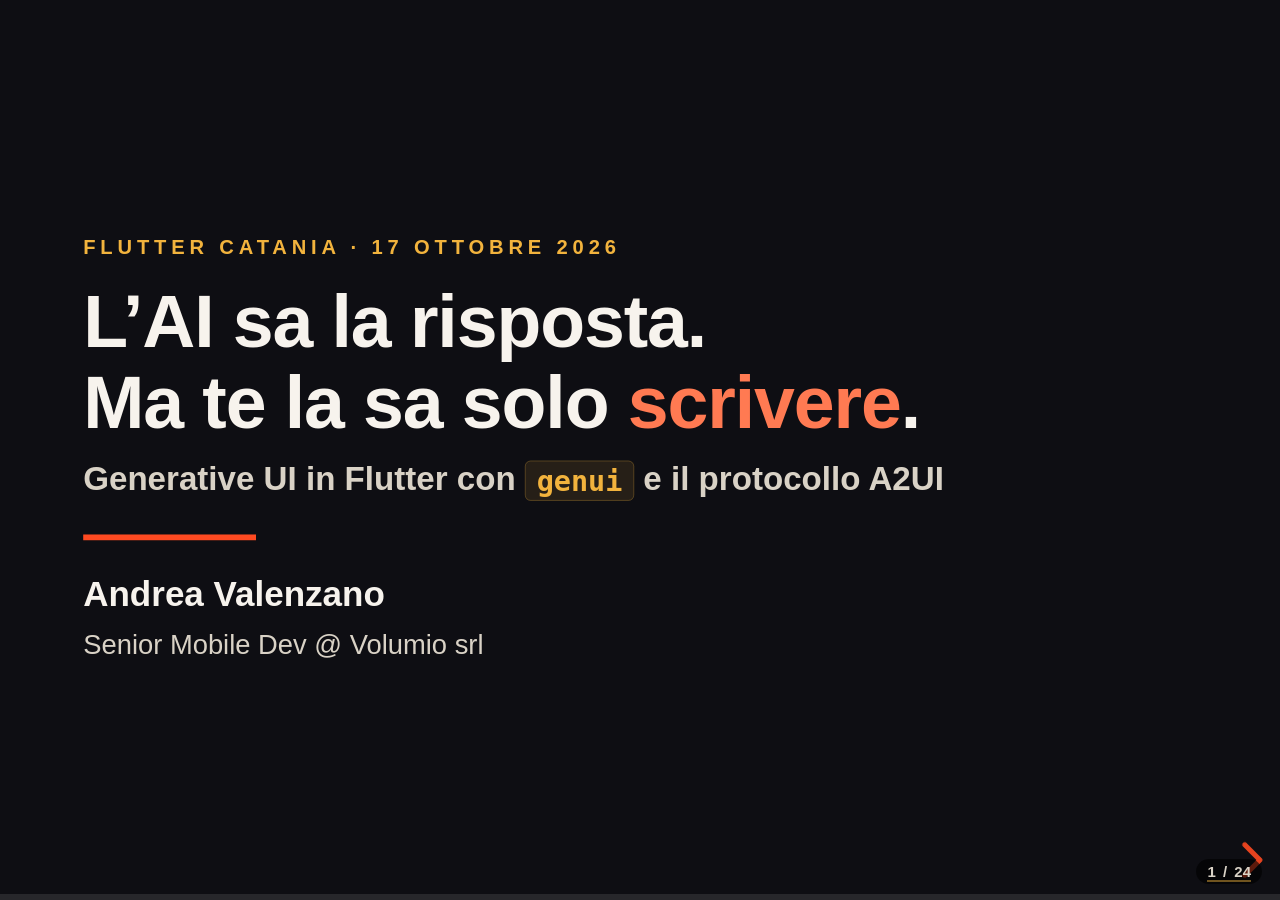
==== commit 09796c93: "initial commit" ====
--- a/slides/index.html
+++ b/slides/index.html
@@ -19,8 +19,12 @@
 <div class="reveal">
 <div class="slides">
 
-<!-- ====================================================================== -->
-<!-- ATTO 0 — AGGANCIO (3:00)                                               -->
+<!-- Durata: circa 40 minuti, più le domande (slot da 45).
+     Atto 0 6:30 · Atto 1 5:45 · Atto 2 7:30 · Atto 3 13:40 ·
+     Atto 4 3:40 · Chiusura 2:30. -->
+
+<!-- ====================================================================== -->
+<!-- ATTO 0 — AGGANCIO (6:30)                                               -->
 <!-- ====================================================================== -->
 
 <!-- ---------- 1 ---------- -->
@@ -30,21 +34,11 @@
     <h1>L&rsquo;AI sa la risposta.<br>Ma te la sa solo <span class="hl-lava">scrivere</span>.</h1>
     <div class="sub">Generative UI in Flutter con <code>genui</code> e il protocollo A2UI</div>
     <div class="rule"></div>
-    <!-- TODO ANDREA: completa la bio se vuoi (ruolo, azienda). Lasciato minimo di proposito. -->
     <div class="who">
       <b>Andrea Valenzano</b>
-      <span class="mono muted">github.com/andrea689</span>
-    </div>
-  </div>
-  <aside class="notes">
-    <p><b>[0:40]</b></p>
-    <p>Buonasera. Stasera parliamo di una cosa che tutti abbiamo in mano e quasi
-    nessuno usa bene: un modello che sa rispondere, ma sa rispondere solo a parole.</p>
-    <p>Mi presento in dieci secondi e vado dritto al problema — <b>non</b> dilungarti
-    sulla bio, il tempo serve tutto dopo.</p>
-    <p>Dì subito: &laquo;35 minuti, tre demo dal vivo, e una data che vi riguarda
-    tra due settimane&raquo;. Crea l&rsquo;aspettativa per la slide 28.</p>
-  </aside>
+      <span class="muted">Senior Mobile Dev @ Volumio srl</span>
+    </div>
+  </div>
 </section>
 
 <!-- ---------- 2 — IL PROBLEMA (confronto visivo reale) ---------- -->
@@ -137,64 +131,24 @@
     <div class="footline lava">Stessi identici dati. Stesso modello. Stessa API.
       <span class="hl-ocra">Cambia solo chi decide la forma della risposta.</span></div>
   </div>
-  <aside class="notes">
-    <p><b>[1:20]</b></p>
-    <p>Lascia la slide in silenzio due secondi. Il confronto parla da solo.</p>
-    <p>A sinistra: <b>leggi</b> per capire dov&rsquo;&egrave;. A destra: <b>guardi</b>.
-    E soprattutto: a destra puoi <b>toccare</b> — quel bottone in fondo &egrave; un
-    nuovo turno di conversazione, non un link.</p>
-    <p>Punto chiave da dire ad alta voce: &laquo;non ho cambiato il modello, non ho
-    cambiato i dati. Ho solo spostato una decisione: <b>chi sceglie la forma</b>&raquo;.</p>
-    <p>Nota onesta: i numeri sono d&rsquo;esempio; nella demo saranno dati INGV veri.</p>
-  </aside>
-</section>
-
-<!-- ---------- 3 — COSA VEDRAI ---------- -->
-<section id="s03" data-slide="3">
-  <div class="actbar">Atto 0 &middot; <b>Il problema</b></div>
-  <div class="wrap">
-    <h2 class="stitle"><span class="kicker">Teaser &middot; 20 secondi</span>Una sola app. Tre domande. Tre UI diverse.</h2>
-    <div class="fill">
-      <div class="grid g3">
-        <div class="card">
-          <span class="tag t-neu">Domanda 1</span>
-          <p class="mono" style="font-size:.80em;color:var(--text-2)">&ldquo;cosa &egrave; successo sull&rsquo;Etna questa settimana?&rdquo;</p>
-          <p style="margin-top:14px"><span class="arr hl-lava">&darr;</span></p>
-          <p><b class="hl-ocra">MapCard</b> + <b class="hl-ocra">TimelineChart</b></p>
-          <div class="caption">panoramica: dove e quando</div>
-        </div>
-        <div class="card">
-          <span class="tag t-neu">Domanda 2</span>
-          <p class="mono" style="font-size:.80em;color:var(--text-2)">&ldquo;dimmi della scossa pi&ugrave; forte&rdquo;</p>
-          <p style="margin-top:14px"><span class="arr hl-lava">&darr;</span></p>
-          <p><b class="hl-ocra">EventCard</b> dettagliata</p>
-          <div class="caption">zoom su un singolo evento</div>
-        </div>
-        <div class="card">
-          <span class="tag t-neu">Domanda 3</span>
-          <p class="mono" style="font-size:.80em;color:var(--text-2)">&ldquo;confronta con agosto&rdquo;</p>
-          <p style="margin-top:14px"><span class="arr hl-lava">&darr;</span></p>
-          <p><b class="hl-ocra">ComparisonCard</b></p>
-          <div class="caption">due periodi affiancati</div>
-        </div>
-      </div>
-    </div>
-    <div class="footline">Tre presentazioni diverse dallo <b>stesso catalogo</b>.
-      <span class="hl-ocra">Zero schermate hardcoded.</span></div>
-  </div>
-  <aside class="notes">
-    <p><b>[1:00]</b></p>
-    <p>Questo &egrave; il contratto con il pubblico: &laquo;fra venti minuti vedrete
-    esattamente questo, dal vivo&raquo;.</p>
-    <p>Sottolinea che non c&rsquo;&egrave; un <code>if</code> da nessuna parte che dice
-    &laquo;se la domanda contiene &lsquo;confronta&rsquo; mostra ComparisonCard&raquo;.
-    La scelta la fa il modello.</p>
-    <p>Non anticipare come funziona: solo <em>che cosa</em> succeder&agrave;.</p>
-  </aside>
-</section>
-
-<!-- ====================================================================== -->
-<!-- ATTO 1 — IL PERCH&Eacute; (5:30)                                       -->
+</section>
+
+<!-- ---------- 3 — DEMO: QUELLO CHE RICEVI OGGI ---------- -->
+<section id="s03" data-slide="3" class="live" data-background-color="#170A06">
+  <div class="wrap center">
+    <div class="livebadge"><span class="dot"></span> Demo</div>
+    <h2>Quello che ricevi oggi</h2>
+    <p class="stage">Dati INGV veri, ma il modello risponde <b>solo a parole</b>.</p>
+    <div class="todo">
+      <b>&#9654;</b> menu Risposte &rarr; <b>Solo testo</b><br>
+      &gt; <b>dimmi della scossa pi&ugrave; forte di questa settimana</b><br>
+      <span style="opacity:.75">attesa: tool call &rarr; INGV &rarr; un muro di prosa, come nella slide 2</span>
+    </div>
+  </div>
+</section>
+
+<!-- ====================================================================== -->
+<!-- ATTO 1 — IL PERCH&Eacute; (5:45)                                       -->
 <!-- ====================================================================== -->
 
 <!-- ---------- 4 ---------- -->
@@ -206,42 +160,33 @@
       <div class="grid g3">
         <div class="card">
           <span class="tag t-neu">1</span>
-          <h3>UI statica, contenuto generato</h3>
-          <p class="muted" style="font-size:.86em">Lo schermo l&rsquo;hai disegnato tu.
-          L&rsquo;AI riempie le stringhe.</p>
-          <p class="mono" style="font-size:.72em;color:var(--ash)">riassunti &middot; traduzioni
-          &middot; descrizioni prodotto</p>
-        </div>
-        <div class="card">
-          <span class="tag t-neu">2</span>
           <h3>Chat pura</h3>
           <p class="muted" style="font-size:.86em">Una sola UI possibile:
           la bolla di testo. Tutto diventa prosa.</p>
           <p class="mono" style="font-size:.72em;color:var(--ash)">markdown &middot; liste
           &middot; tabelle ASCII</p>
         </div>
+        <div class="card">
+          <span class="tag t-neu">2</span>
+          <h3>UI generativa, catalogo base</h3>
+          <p class="muted" style="font-size:.86em">L&rsquo;AI sceglie <b>anche la
+          forma</b>, con i mattoncini generici di <code>genui</code>.</p>
+          <p class="mono" style="font-size:.72em;color:var(--ash)">Text &middot; Card
+          &middot; Column &middot; Button</p>
+        </div>
         <div class="card lava">
-          <span class="tag t-hot">3 &middot; oggi parliamo di questo</span>
-          <h3>UI generativa</h3>
-          <p style="font-size:.86em">L&rsquo;AI sceglie <b>anche la forma</b>.
-          Widget Flutter veri, non markdown.</p>
-          <p class="mono" style="font-size:.72em;color:var(--ocra)">card &middot; mappe
-          &middot; grafici &middot; bottoni cliccabili</p>
-        </div>
-      </div>
-    </div>
-    <div class="footline">I primi due sono ottimi. Il terzo serve quando
-      <b>la forma della risposta dipende dalla domanda</b>.</div>
-  </div>
-  <aside class="notes">
-    <p><b>[1:00]</b></p>
-    <p>Sii esplicito: i primi due <b>non</b> sono sbagliati. Il 90% dei prodotti AI
-    seri sta l&igrave;, e va benissimo.</p>
-    <p>Il caso d&rsquo;uso della terza colonna &egrave; stretto: <b>quando non sai in
-    anticipo quale forma serve</b>. Se lo sai, disegna lo schermo e stai sereno.</p>
-    <p>Aggancio alla prossima: &laquo;definiamola bene, perch&eacute; il nome
-    &lsquo;UI generativa&rsquo; fa pensare a una cosa che non &egrave;&raquo;.</p>
-  </aside>
+          <span class="tag t-hot">3 &middot; stasera</span>
+          <h3>UI generativa custom</h3>
+          <p style="font-size:.86em">Catalogo <b>arricchito</b> con i tuoi widget.
+          Componenti pensati per i tuoi dati.</p>
+          <p class="mono" style="font-size:.72em;color:var(--ocra)">EventCard &middot; MapCard
+          &middot; TimelineChart</p>
+        </div>
+      </div>
+    </div>
+    <div class="footline">Dal secondo in poi l&rsquo;AI sceglie <b>anche la forma</b>.
+      <span class="hl-ocra">Il terzo &egrave; quello che costruiamo stasera.</span></div>
+  </div>
 </section>
 
 <!-- ---------- 5 ---------- -->
@@ -268,13 +213,6 @@
     <div class="footline lava">La risposta non &egrave; una stringa.
       &Egrave; una <b>descrizione di interfaccia</b> che il tuo client sa rendere.</div>
   </div>
-  <aside class="notes">
-    <p><b>[0:50]</b></p>
-    <p>Questa &egrave; la definizione che voglio ripetano al bar dopo. Dilla lenta.</p>
-    <p>La riga in basso &egrave; il ponte verso la slide dopo: se la risposta
-    &egrave; &laquo;una descrizione di interfaccia&raquo;, la domanda immediata del
-    pubblico &egrave; &laquo;quindi genera codice?&raquo;. Anticipala tu.</p>
-  </aside>
 </section>
 
 <!-- ---------- 6 — LA SLIDE PI&Ugrave; IMPORTANTE ---------- -->
@@ -299,9 +237,9 @@
           <div class="mark">&#10003;</div>
           <div class="claim">L&rsquo;AI compone widget da un catalogo che scrivi tu</div>
           <!-- SYNCED da test/bloc/conversation_bloc_test.dart (_eventCardScript, righe 62-74).
-               ATTENZIONE: e' l'A2UI dei test, NON una cattura reale dello stream di Gemini:
-               l'output vero e' ancora bloccato da App Check (403 PERMISSION_DENIED).
-               Da sostituire con una cattura vera appena il debug token e' registrato. -->
+               ATTENZIONE: è l'A2UI dei test, NON una cattura reale dello stream di Gemini.
+               Per una cattura vera: in debug LoggingLlmGateway stampa in console la
+               risposta grezza del modello. -->
           <div class="snippet"><span class="c">// A2UI vero, dai test della demo</span>
 {<span class="t">"version"</span>:<span class="s">"v0.9"</span>,<span class="t">"updateComponents"</span>:{
  <span class="t">"surfaceId"</span>:<span class="s">"s1"</span>,<span class="t">"components"</span>:[{
@@ -317,23 +255,6 @@
         la sua <span class="u">sandbox</span>.</div>
     </div>
   </div>
-  <aside class="notes">
-    <p><b>[1:40] &mdash; la slide pi&ugrave; importante del talk. Rallenta.</b></p>
-    <p>Fermati. Guarda la sala. &laquo;Prima che qualcuno se ne vada con
-    l&rsquo;idea sbagliata.&raquo;</p>
-    <p>Sinistra, tono netto: <b>no</b>. Non c&rsquo;&egrave; <code>eval</code> in Dart,
-    non c&rsquo;&egrave; un compilatore a runtime, e anche se ci fosse non lo useresti
-    mai in produzione.</p>
-    <p>Destra: quello che viaggia sul filo &egrave; <b>JSON</b>. Due soli messaggi:
-    <code>createSurface</code> apre la superficie, <code>updateComponents</code> ci
-    mette dentro una <b>lista piatta</b> di componenti, ognuno con il discriminante
-    <code>"component"</code>. Nessun oggetto annidato sotto il nome della card: la
-    forma vera &egrave; questa. Il modello pu&ograve; nominare solo ci&ograve; che
-    &egrave; nel catalogo.</p>
-    <p>Chiudi con la frase in fondo, scandita: <b>vocabolario</b> e <b>sandbox</b>
-    sono la stessa cosa. Questa frase ritorna alla slide 27.</p>
-    <p>Se qualcuno ha una sola domanda a fine talk, vuoi che sia su questo.</p>
-  </aside>
 </section>
 
 <!-- ---------- 7 ---------- -->
@@ -347,19 +268,21 @@
           <ul>
             <li><b>Protocollo aperto</b>, non una libreria: descrive <em>come si
               descrive</em> una UI, non come la disegni.</li>
-            <li>Versione <b>v0.9</b>, portato avanti da Google.</li>
-            <li><code>genui</code> &egrave; l&rsquo;<b>implementazione Flutter</b> di A2UI.
-              Non l&rsquo;unica possibile.</li>
-            <li>Il modello non parla &laquo;Flutter&raquo;: parla A2UI.
-              La traduzione in widget la fa il client.</li>
+            <li>Versione <b>v0.9</b>, portato avanti da Google.
+              <span class="mono muted">a2ui.org</span></li>
+            <li><b>Renderer</b>: Flutter (<code>genui</code>), Angular.
+              React in arrivo, SwiftUI e Jetpack Compose in roadmap.</li>
           </ul>
         </div>
         <div class="card ocra">
-          <span class="tag t-hot">Conseguenza pratica</span>
-          <p style="font-size:.92em">Lo stesso stream A2UI pu&ograve; essere reso da
-          client diversi: Flutter oggi, web o nativo domani.</p>
-          <p style="font-size:.92em;margin-top:12px">Il tuo <b>catalogo</b>
-          resta l&rsquo;unica cosa specifica della piattaforma.</p>
+          <span class="tag t-hot">Perch&eacute; JSON</span>
+          <p style="font-size:.86em"><b>Sicuro</b>: sono dati, non c&rsquo;&egrave;
+          niente da eseguire.</p>
+          <p style="font-size:.86em;margin-top:8px"><b>Veloce</b>: gli LLM lo
+          scrivono bene, i client lo leggono subito.</p>
+          <p style="font-size:.86em;margin-top:8px"><b>Ovunque</b>: lo legge
+          qualunque linguaggio. Il tuo <b>catalogo</b> resta l&rsquo;unica cosa
+          specifica della piattaforma.</p>
         </div>
       </div>
       <div class="flow" style="margin-top:26px;justify-content:center">
@@ -370,17 +293,6 @@
       </div>
     </div>
   </div>
-  <aside class="notes">
-    <p><b>[1:00]</b></p>
-    <p>Distinzione che di solito non passa: <b>A2UI &egrave; il protocollo,
-    <code>genui</code> &egrave; il pacchetto</b>. Sono due cose che si aggiornano
-    con ritmi diversi.</p>
-    <p>&laquo;v0.9&raquo; &egrave; un numero che va detto: siamo prima dell&rsquo;1.0,
-    quindi il formato pu&ograve; ancora muoversi.</p>
-    <p>Se qualcuno chiede il confronto con MCP: MCP dice al modello quali
-    <em>strumenti</em> ha, A2UI dice come <em>mostrare</em> il risultato. Sono
-    ortogonali, si usano insieme.</p>
-  </aside>
 </section>
 
 <!-- ---------- 8 ---------- -->
@@ -395,8 +307,11 @@
             <tr><th>Package</th><td><code>genui</code> &mdash;
               <span class="muted">non pi&ugrave;</span>
               <span class="mono muted" style="text-decoration:line-through">flutter_genui</span></td></tr>
-            <tr><th>Versione</th><td><code>0.10.3</code> &nbsp;<span class="pill hot">alpha</span></td></tr>
+            <tr><th>Versione</th><td><code>0.10.3</code> &nbsp;<span class="pill hot">alpha</span>
+              <span class="muted">&middot; ultima 0.10.4</span></td></tr>
             <tr><th>Riscrittura</th><td>maggio 2026, sopra A2UI v0.9</td></tr>
+            <tr><th>In arrivo</th><td>spezzato in <code>a2ui_core</code>,
+              <code>a2ui_agent</code>, <code>a2ui_flutter</code></td></tr>
             <tr><th>Piattaforme</th><td>Android &middot; iOS &middot; macOS &middot; <b>web</b></td></tr>
           </tbody>
         </table>
@@ -406,25 +321,14 @@
           pi&ugrave;</b>: met&agrave; dei tutorial che trovate online &egrave; gi&agrave;
           obsoleta.</p>
           <p style="font-size:.88em;margin-top:12px"><b>Pinnate la versione.</b>
-          In alpha un minor pu&ograve; cambiarvi l&rsquo;API sotto i piedi.</p>
-        </div>
-      </div>
-    </div>
-    <div class="footline">Dati verificati il <b>22 settembre 2026</b>.
+          In alpha un minor pu&ograve; cambiarvi l&rsquo;API sotto i piedi.
+          E il prossimo cambio di nome &egrave; gi&agrave; annunciato.</p>
+        </div>
+      </div>
+    </div>
+    <div class="footline">Dati verificati il <b>17 ottobre 2026</b>.
       <span class="hl-ocra">Ricontrollateli: a questo ritmo invecchiano in settimane.</span></div>
   </div>
-  <aside class="notes">
-    <p><b>[1:00]</b></p>
-    <p>Questa slide vale credibilit&agrave;. Il pubblico di un meetup riconosce
-    subito chi vende fumo.</p>
-    <p>Il cambio di nome <code>flutter_genui</code> &rarr; <code>genui</code> &egrave;
-    il motivo #1 per cui la gente sbaglia il <code>pubspec</code> e poi dice
-    &laquo;non funziona&raquo;.</p>
-    <p>Dì chiaramente: <b>alpha</b>. Non &egrave; roba da mettere in produzione
-    luned&igrave;. &Egrave; roba da capire adesso, per essere pronti dopo.</p>
-    <p>Se la data della verifica &egrave; vecchia quando presenti, <b>aggiorna la
-    slide</b> o dillo a voce.</p>
-  </aside>
 </section>
 
 <!-- ====================================================================== -->
@@ -496,22 +400,7 @@
         <text class="d-note" x="845" y="296" text-anchor="middle">la tua app</text>
       </svg>
     </div>
-    <div class="footline">Ogni layer avvolge il precedente. Parti da
-      <code>Conversation</code>; <span class="hl-ocra">scendi solo quando ti serve
-      controllo fine</span>.</div>
-  </div>
-  <aside class="notes">
-    <p><b>[1:30]</b></p>
-    <p>Leggi da sinistra: <b>Engine</b> &egrave; il motore vero, quello che tiene lo
-    stato e compone. <b>Transport</b> &egrave; il pezzo che parla col modello.
-    <b>Facade</b> &egrave; la comodit&agrave; che usi il primo giorno.</p>
-    <p>La riga in basso &egrave; il messaggio pratico: <b>non devi capire tutto per
-    iniziare</b>. <code>Conversation</code> ti basta per la prima demo.</p>
-    <p>Fai notare la fila in basso: le uniche tre cose che metti tu sono il
-    <b>catalogo</b>, la <b>chiave del modello</b> e il <b>tuo stato</b>.</p>
-    <p>Nella demo di stasera scenderemo al Transport, perch&eacute; ci serve il
-    function calling verso l&rsquo;INGV.</p>
-  </aside>
+  </div>
 </section>
 
 <!-- ---------- 10 ---------- -->
@@ -529,45 +418,36 @@
             <li>Una conversazione pu&ograve; averne <b>pi&ugrave; di una</b>: la
               risposta principale, un pannello di dettaglio, una barra di azioni.</li>
             <li>Gli eventi (il tap su una card) <b>risalgono</b> dalla surface
-              e diventano un nuovo turno.</li>
+              e diventano <b>un nuovo turno</b>.</li>
           </ul>
         </div>
         <div>
-          <!-- SYNCED da lib/ui/chat_page.dart (righe 77-101) -->
-          <pre><span class="codecap">rendering</span><code class="language-dart" data-trim data-line-numbers="7-12|10-11">
-// lib/ui/chat_page.dart, dentro la ListView
-if (state.assistantText.isNotEmpty)
-  Text(state.assistantText, /* style: ... */),
-
-// Ogni surface e' una risposta composta
-// dal modello.
-for (final surfaceId in state.activeSurfaceIds)
+          <!-- SYNCED da lib/ui/chat_page.dart (righe 104-112, senza il _SurfaceFrame
+               che fa da cornice) e lib/catalog/map_card/map_card_item.dart (righe 33-40) -->
+          <pre class="small"><span class="codecap">surface</span><code class="language-dart" data-trim data-line-numbers="2-7|10-18">
+// chat_page.dart — una surface per risposta
+for (final surfaceId in turn.surfaceIds)
   Surface(
     key: ValueKey(surfaceId),
     surfaceContext: bloc.agent.controller
         .contextFor(surfaceId),
   ),
 
-if (state.isThinking) const _Thinking(),
+// map_card_item.dart — il tap su un epicentro
+onEventTap: (event) => itemContext.dispatchEvent(
+  UserActionEvent(
+    name: 'map_epicenter_tapped',
+    surfaceId: itemContext.surfaceId,
+    sourceComponentId: itemContext.id,
+    context: {'eventId': event.eventId,
+              'place': event.place},
+  ),
+),
           </code></pre>
         </div>
       </div>
     </div>
   </div>
-  <aside class="notes">
-    <p><b>[1:00]</b></p>
-    <p>Analogia utile: la surface sta alla GenUI come il <code>&lt;div id&gt;</code>
-    sta a una SPA. &Egrave; un posto con un nome dove qualcun altro scrive.</p>
-    <p><code>Surface</code> prende solo <code>key</code> e
-    <code>surfaceContext</code>: <b>nessuna callback</b>. L&rsquo;interattivit&agrave;
-    nasce <b>dentro il catalogo</b> &mdash; &egrave; il <code>CatalogItem</code> che
-    chiama <code>itemContext.dispatchEvent(UserActionEvent(...))</code>, in
-    <code>event_card_item.dart</code>.</p>
-    <p>Da l&igrave; risale da solo: <code>SurfaceController</code> &rarr;
-    <code>Conversation.sendRequest</code>, e la risposta rientra su
-    <code>agent.conversation.events</code> fino al <code>ConversationBloc</code>.
-    Il tap non &egrave; un link: &egrave; un nuovo turno. Demo 3.</p>
-  </aside>
 </section>
 
 <!-- ---------- 11 ---------- -->
@@ -596,20 +476,6 @@
     <div class="footline">Quattro <code>CatalogItem</code> sopra i <em>basic</em>.
       <span class="hl-ocra">Il modello non pu&ograve; nominare nient&rsquo;altro.</span></div>
   </div>
-  <aside class="notes">
-    <p><b>[1:20]</b></p>
-    <p>Qui si materializza la slide 6. &laquo;Il catalogo&raquo; non &egrave; una
-    metafora: &egrave; questa lista.</p>
-    <p>I <code>BasicCatalogItems</code> ti danno gi&agrave; testo, colonne, righe,
-    bottoni: bastano per non partire da zero. Fai notare
-    <code>asNoAssetCatalog()</code> al posto di <code>asCatalog()</code>: toglie
-    audio, immagini e video, che qui non servono. &Egrave; contesto in meno a ogni
-    turno, e aggancia la risposta qui sotto.</p>
-    <p>La domanda che arriva sempre: <b>quanti item?</b> Risposta onesta: pochi.
-    Pi&ugrave; item metti, pi&ugrave; schema viaggia a ogni turno e pi&ugrave; il
-    modello ha modo di sbagliare scelta. Quattro &egrave; un buon numero per un
-    dominio stretto.</p>
-  </aside>
 </section>
 
 <!-- ---------- 12 ---------- -->
@@ -622,10 +488,10 @@
       <pre><span class="codecap">schema</span><code class="language-dart" data-trim data-line-numbers="3-7|8|9-10">
 final Schema seismicEventSchema = S.object(
   properties: {
-    'time': S.string(description: 'Istante dell evento in formato '
+    'time': S.string(description: 'Istante dell\'evento in formato '
         'ISO 8601 UTC, es. 2026-09-18T03:14:00Z.'),
     'magnitude': S.number(description: 'Magnitudo, es. 3.4.'),
-    'place': S.string(description: 'Localita di riferimento, es. '
+    'place': S.string(description: 'Località di riferimento, es. '
         '"1 km N Ragalna (CT)".'),
   },  // ... eventId, magnitudeType, latitude, longitude, depthKm
   required: ['eventId', 'time', 'magnitude', 'magnitudeType', 'place',
@@ -637,74 +503,15 @@
       <b>l&rsquo;unica cosa che il modello vede</b> del tuo widget.
       <span class="hl-ocra">Se non &egrave; qui dentro, non pu&ograve; inventarlo.</span></div>
   </div>
-  <aside class="notes">
-    <p><b>[1:00]</b></p>
-    <p>Il punto pi&ugrave; sottovalutato del talk: le <code>description</code> non
-    sono commenti, sono <b>prompt</b>. Il modello le legge e ci decide sopra.</p>
-    <p>Il modo pi&ugrave; economico di togliere gradi di libert&agrave; &egrave;
-    <b>non chiedere</b>: guarda cosa <em>non</em> c&rsquo;&egrave; qui dentro. La
-    severit&agrave; non gliela chiedo, la calcola Dart dalla magnitudo
-    (<code>SeismicEvent.severity</code>). Quello che puoi derivare tu non lo metti
-    nel contratto: meno campi, meno modi di sbagliare.</p>
-    <p>Se hai tempo: il mio errore ricorrente &egrave; schemi troppo permissivi.
-    Ogni campo opzionale in pi&ugrave; &egrave; un modo in pi&ugrave; di ricevere
-    una card storta.</p>
-  </aside>
-</section>
-
-<!-- ---------- 13 ---------- -->
+</section>
+
+<!-- ---------- 13 — IL GIRO COMPLETO (sequence diagram SVG) ---------- -->
 <section id="s13" data-slide="13">
   <div class="actbar">Atto 2 &middot; <b>Architettura</b></div>
   <div class="wrap">
-    <h2 class="stitle"><span class="kicker">Dove entri tu</span>Transport e streaming</h2>
-    <div class="fill">
-      <!-- SYNCED da lib/ai/tool_loop.dart (righe 48-73) e lib/ai/etna_agent.dart (righe 103-106) -->
-      <pre class="small"><span class="codecap">transport</span><code class="language-dart" data-trim data-line-numbers="1-2|6-11|12-13">
-// lib/ai/etna_agent.dart — il corpo di onSend
-await loop.run(history: _history, onText: transport.addChunk);
-// lib/ai/tool_loop.dart — il giro, round per round
-for (var round = 0; round &lt; maxRounds; round++) {
-  final calls = &lt;LlmToolCall&gt;[];
-  await for (final event in gateway.streamTurn(history)) {
-    switch (event) {
-      case LlmTextDelta(:final text): onText(text);
-      case LlmToolCallEvent(:final call): calls.add(call);
-    }
-  }
-  if (calls.isEmpty) return;  // era la risposta finale, A2UI compreso
-  history..add(LlmModelCalls(calls))..add(LlmToolResults(await _executeAll(calls)));
-}
-      </code></pre>
-    </div>
-    <div class="footline"><code>onSend</code> manda, <code>addChunk</code> riporta
-      indietro i pezzi <b>mano a mano che arrivano</b>: la UI si compone mentre il
-      modello scrive.</div>
-  </div>
-  <aside class="notes">
-    <p><b>[1:10]</b></p>
-    <p>Due metodi e hai capito il transport: <code>onSend</code> in uscita,
-    <code>addChunk</code> in entrata.</p>
-    <p>Il <code>for</code> sui round &egrave; la parte che fa male: function calling
-    e A2UI viaggiano nello <b>stesso</b> stream. L&rsquo;A2UI non &egrave; una
-    function call: arriva come <b>text delta</b>, e <code>onText</code> viene
-    inoltrato a <em>ogni</em> round, non solo all&rsquo;ultimo. Il giro finisce
-    quando un round non chiede pi&ugrave; tool.</p>
-    <p>Due dettagli che la slide non mostra: <code>maxRounds = 4</code>, e se il
-    modello continua a chiedere tool oltre il limite parte
-    <code>ToolLoopExhausted</code>. In alpha &egrave; il punto dove ti aspetti
-    sorprese &mdash; dillo, il pubblico apprezza.</p>
-    <p>Lo streaming non &egrave; estetica: sono i 2-3 secondi in cui l&rsquo;utente
-    vede comparire qualcosa invece di uno spinner.</p>
-  </aside>
-</section>
-
-<!-- ---------- 14 — IL GIRO COMPLETO (sequence diagram SVG) ---------- -->
-<section id="s14" data-slide="14">
-  <div class="actbar">Atto 2 &middot; <b>Architettura</b></div>
-  <div class="wrap">
     <h2 class="stitle"><span class="kicker">Tutto insieme</span>Il giro completo, dal tap al widget</h2>
     <div class="fill">
-      <svg class="diagram" viewBox="0 0 1000 450" role="img"
+      <svg class="diagram" viewBox="0 0 1000 392" role="img"
            aria-label="Sequence diagram: utente, ConversationBloc, A2uiTransportAdapter, Gemini, INGV FDSN">
         <defs>
           <marker id="m14L" viewBox="0 0 10 10" refX="8" refY="5"
@@ -771,105 +578,25 @@
         <!-- 8 -->
         <text class="d-lbl" x="197" y="368" text-anchor="middle">MapCard + TimelineChart</text>
         <line class="d-arrow" x1="298" y1="376" x2="100" y2="376" marker-end="url(#m14L)"/>
-
-        <!-- nota -->
-        <rect class="d-box-l" x="2" y="396" width="996" height="54" rx="10"/>
-        <text class="d-lbl" x="500" y="421" text-anchor="middle">Fra <tspan class="d-api">6</tspan> e <tspan class="d-api">8</tspan>: <tspan class="d-api">SurfaceController</tspan> compone dal <tspan class="d-api">Catalog</tspan>,</text>
-        <text class="d-lbl" x="500" y="443" text-anchor="middle">la surface renderizza. Nessun widget hardcoded.</text>
       </svg>
     </div>
   </div>
-  <aside class="notes">
-    <p><b>[1:30]</b></p>
-    <p>Percorri le otto frecce col dito, senza fretta. &Egrave; la slide a cui
-    tornerai mentalmente durante le demo.</p>
-    <p>I due punti da dire ad alta voce:</p>
-    <p>1) <b>Freccia 4</b>: il modello non sa cos&rsquo;&egrave; l&rsquo;INGV. Sa che
-    esiste uno strumento che si chiama <code>searchEarthquakes</code>, e decide
-    lui quando chiamarlo.</p>
-    <p>2) <b>Frecce 6-7-8</b>: tratteggiate perch&eacute; sono uno <b>stream</b>.
-    Non arriva &laquo;la risposta&raquo;, arrivano pezzi, e la UI cresce.</p>
-    <p>La banda in fondo &egrave; il richiamo alla slide 6: in mezzo non c&rsquo;&egrave;
-    nessuna compilazione, c&rsquo;&egrave; una composizione.</p>
-  </aside>
-</section>
-
-<!-- ====================================================================== -->
-<!-- ATTO 3 — CODICE E DEMO (13:00)                                         -->
-<!-- ====================================================================== -->
-
-<!-- ---------- 15 ---------- -->
-<section id="s15" data-slide="15">
-  <div class="actbar">Atto 3 &middot; <b>Codice e demo</b></div>
-  <div class="wrap">
-    <h2 class="stitle"><span class="kicker">Si parte</span>Setup, senza sorprese</h2>
-    <div class="fill">
-      <div class="grid g2-wide-left" style="align-items:start">
-        <div>
-          <!-- SYNCED da pubspec.yaml (versioni risolte in pubspec.lock, identiche) -->
-          <pre class="small"><span class="codecap">pubspec.yaml</span><code class="language-yaml" data-trim data-line-numbers="5|7-9">
-environment:
-  sdk: ^3.12.2
-
-dependencies:
-  genui: 0.10.3              # PINNATO: e' alpha
-  json_schema_builder: ^0.1.7
-  firebase_core: ^4.15.0
-  firebase_ai: ^4.0.0        # Gemini
-  firebase_app_check: ^0.4.8 # vedi slide 28
-  bloc: ^9.2.1
-  flutter_bloc: ^9.1.1
-  freezed_annotation: ^3.1.0
-  json_annotation: ^4.12.0
-  http: ^1.6.0
-  flutter_map: ^8.3.2
-  latlong2: ^0.10.1
-          </code></pre>
-        </div>
-        <div>
-          <div class="card">
-            <span class="tag t-neu">Una riga</span>
-            <p class="mono" style="font-size:.78em;color:var(--ocra)">flutterfire configure</p>
-            <p class="caption">genera <code>firebase_options.dart</code>.
-            Va committato: serve alla CI ed &egrave; sicuro <em>se</em> App Check
-            &egrave; in enforcement.</p>
-          </div>
-          <div class="card" style="margin-top:16px">
-            <span class="tag t-no">macOS</span>
-            <p class="mono" style="font-size:.70em;color:var(--ocra)">com.apple.security.network.client</p>
-            <p class="caption">senza questo entitlement, zero chiamate di rete
-            e una mezz&rsquo;ora persa a capire perch&eacute;.</p>
-          </div>
-        </div>
-      </div>
-    </div>
-  </div>
-  <aside class="notes">
-    <p><b>[0:50]</b></p>
-    <p>Veloce, &egrave; la slide meno interessante ma la pi&ugrave; utile a chi
-    prover&agrave; stasera.</p>
-    <p>Tre cose sole: <b>pinna genui</b>, <b>committa firebase_options</b>,
-    <b>l&rsquo;entitlement su macOS</b>.</p>
-    <p>Sull&rsquo;entitlement: &egrave; il classico &laquo;funziona su Android, non
-    su Mac&raquo; che ti mangia il pomeriggio. Dillo con un mezzo sorriso, ci si
-    riconoscono tutti.</p>
-    <p>Se qualcuno anticipa la domanda su <code>firebase_app_check</code>: su questo
-    progetto l&rsquo;enforcement &egrave; <b>gi&agrave; attivo adesso</b>. Il 2
-    novembre (slide 28) &egrave; la data in cui diventa obbligatorio <em>per
-    tutti</em>, non quella in cui si accende il tuo.</p>
-  </aside>
-</section>
-
-<!-- ---------- 16 ---------- -->
-<section id="s16" data-slide="16">
+</section>
+
+<!-- ====================================================================== -->
+<!-- ATTO 3 — CODICE E DEMO (13:40)                                         -->
+<!-- ====================================================================== -->
+
+<!-- ---------- 14 ---------- -->
+<section id="s14" data-slide="14">
   <div class="actbar">Atto 3 &middot; <b>Codice e demo</b></div>
   <div class="wrap">
     <h2 class="stitle"><span class="kicker">I dati veri</span>INGV FDSN &mdash; aperta, senza chiave</h2>
     <div class="fill">
       <div class="grid g2" style="align-items:start">
         <div>
-          <!-- SYNCED da lib/data/ingv_repository.dart (righe 11-14 e 52-62) -->
-          <pre class="small"><span class="codecap">repository</span><code class="language-dart" data-trim data-line-numbers="2-5|7|12-15">
+          <!-- SYNCED da lib/data/ingv_repository.dart (righe 11-14 e 63-73) -->
+          <pre class="small"><span class="codecap">repository</span><code class="language-dart" data-trim data-line-numbers>
 // lib/data/ingv_repository.dart
 static const double minLatitude = 37.4;
 static const double maxLatitude = 37.9;
@@ -892,35 +619,20 @@
         </div>
         <div>
           <ul>
+            <li><b>API</b>: <span class="mono" style="font-size:.78em;color:var(--ocra)">webservices.ingv.it<br>/fdsnws/event/1/query</span></li>
             <li>Nessuna API key. <b>Nessun proxy.</b></li>
             <li><code>Access-Control-Allow-Origin: *</code> &rarr; funziona anche
-              dal browser, quindi la demo web &egrave; possibile.</li>
-            <li>Il bounding box &egrave; il riquadro dell&rsquo;Etna: il dominio
-              stretto &egrave; ci&ograve; che rende sensato un catalogo di quattro card.</li>
-            <li>Modelli con <code>freezed</code> + <code>json_serializable</code>:
-              il <code>SeismicEvent</code> &egrave; un normalissimo value object.</li>
+              dal browser.</li>
+            <li>Il bounding box &egrave; il riquadro dell&rsquo;Etna.</li>
           </ul>
         </div>
       </div>
     </div>
   </div>
-  <aside class="notes">
-    <p><b>[0:50]</b></p>
-    <p>Sottolinea che <b>non c&rsquo;&egrave; niente di AI qui</b>: la classe si
-    chiama <code>IngvRepository</code>, &egrave; una normale chiamata HTTP e un
-    normale modello <code>freezed</code>.</p>
-    <p>Se leggi i numeri ad alta voce, leggi questi: lat <b>37.4&ndash;37.9</b>,
-    lon <b>14.7&ndash;15.3</b>, costanti di <code>EtnaBounds</code>. Non
-    improvvisarli.</p>
-    <p>Il CORS <code>*</code> &egrave; il motivo per cui la demo pu&ograve; girare
-    su GitHub Pages senza backend. Verificato il 22 settembre.</p>
-    <p>Se qualcuno chiede: sì, l&rsquo;INGV pubblica sotto licenza aperta; per un
-    talk e una demo va benissimo, per un prodotto leggetevi i termini.</p>
-  </aside>
-</section>
-
-<!-- ---------- 17 ---------- -->
-<section id="s17" data-slide="17">
+</section>
+
+<!-- ---------- 15 ---------- -->
+<section id="s15" data-slide="15">
   <div class="actbar">Atto 3 &middot; <b>Codice e demo</b></div>
   <div class="wrap">
     <h2 class="stitle"><span class="kicker">Function calling</span>Lo strumento che dai a Gemini</h2>
@@ -929,9 +641,9 @@
       <pre class="small"><span class="codecap">tool</span><code class="language-dart" data-trim data-line-numbers="1-5|6-9|13-14">
 static final FunctionDeclaration searchEarthquakes = FunctionDeclaration(
   searchEarthquakesName,   // 'searchEarthquakes'
-  'Cerca i terremoti registrati dall INGV nell area dell Etna. '
+  'Cerca i terremoti registrati dall\'INGV nell\'area dell\'Etna. '
   'Usa questa funzione ogni volta che servono dati sismici reali: '
-  'non inventare mai magnitudo, date o localita.',
+  'non inventare mai magnitudo, date o località.',
   parameters: {
     'daysBack': Schema.integer(description: 'Quanti giorni indietro cercare a partire da oggi. '
         'Es. 7 per "questa settimana", 30 per "questo mese".'),
@@ -947,27 +659,10 @@
       <span class="hl-ocra">Sa che esiste uno strumento con quel nome e quella
       descrizione</span>, e decide lui quando serve.</div>
   </div>
-  <aside class="notes">
-    <p><b>[1:10]</b></p>
-    <p>Stessa lezione della slide 12: la <b>descrizione &egrave; il prompt</b>.
-    &laquo;Cerca i terremoti registrati dall INGV nell area dell Etna&raquo; &egrave;
-    letteralmente ci&ograve; su cui il modello decide.</p>
-    <p>I parametri sono in lingua da <em>domanda</em>, non da API:
-    <code>daysBack</code>, <code>minMagnitude</code>, <code>limit</code>,
-    <code>offsetDays</code> &mdash; niente <code>from</code>/<code>to</code> in ISO,
-    le date le calcola l&rsquo;handler. E non c&rsquo;&egrave; nessun
-    <code>run()</code> da implementare: gli handler sono una
-    <code>Map&lt;String, ToolHandler&gt;</code> che <code>ToolLoop</code> esegue
-    per nome.</p>
-    <p>Distinzione importante e spesso confusa: <b>il tool porta i dati</b>,
-    <b>il catalogo porta la forma</b>. Sono due meccanismi diversi che si
-    incontrano nello stesso turno.</p>
-    <p>Richiama la freccia 4 della slide 14.</p>
-  </aside>
-</section>
-
-<!-- ---------- 18 ---------- -->
-<section id="s18" data-slide="18">
+</section>
+
+<!-- ---------- 16 ---------- -->
+<section id="s16" data-slide="16">
   <div class="actbar">Atto 3 &middot; <b>Codice e demo</b></div>
   <div class="wrap">
     <h2 class="stitle"><span class="kicker">Il widget</span>Anatomia di una card &mdash; e resta <em>pura</em></h2>
@@ -994,27 +689,10 @@
       <span class="hl-ocra">&Egrave; un vincolo del previewer &mdash; ed &egrave;
       comunque buon design.</span></div>
   </div>
-  <aside class="notes">
-    <p><b>[1:00]</b></p>
-    <p>Il vincolo: il <b>previewer gira su Flutter Web</b>, senza
-    <code>dart:io</code> e senza plugin nativi. Quindi se la card tocca Firebase,
-    la preview non parte.</p>
-    <p>Da cui la regola: <b>widget puro</b> da una parte, <b>adapter</b>
-    dall&rsquo;altra. La costrizione ti ha regalato l&rsquo;architettura giusta.</p>
-    <p>Sul <code>@Preview</code>: accetta solo funzioni top-level, metodi statici
-    o costruttori <b>senza argomenti obbligatori</b>. Da cui la funzione wrapper.
-    &Egrave; l&rsquo;errore #1 la prima volta.</p>
-    <p>Nel file le <code>@Preview</code> sono <b>quattro</b>, ognuna con il suo
-    <code>size:</code>: scossa forte, la stessa in <code>dark</code>,
-    microsismicit&agrave; e dato mancante. I casi limite si guardano, non si
-    immaginano.</p>
-    <p><code>group: 'Catalogo Etna'</code> &mdash; ricordati di dirlo, &egrave; il
-    setup della slide dopo.</p>
-  </aside>
-</section>
-
-<!-- ---------- 19 — LIVE: VS CODE ---------- -->
-<section id="s19" data-slide="19" class="live" data-background-color="#170A06">
+</section>
+
+<!-- ---------- 17 — LIVE: VS CODE ---------- -->
+<section id="s17" data-slide="17" class="live" data-background-color="#170A06">
   <div class="wrap center">
     <div class="livebadge"><span class="dot"></span> Live &middot; VS Code</div>
     <h2>Widget Preview</h2>
@@ -1027,31 +705,10 @@
       <b>&#9654;</b> tocco un colore &rarr; hot reload nel pannello
     </div>
   </div>
-  <aside class="notes">
-    <p><b>[1:30] &mdash; SMETTI DI PARLARE E CAMBIA FINESTRA.</b></p>
-    <p><b>Prima del talk:</b> VS Code gi&agrave; aperto sul repo, Flutter 3.38+,
-    pannello Widget Preview gi&agrave; avviato e caldo (l&rsquo;auto-start c&rsquo;&egrave;
-    da 3.38, ma il primo build &egrave; lento: <b>non farlo sul palco</b>).</p>
-    <p><b>Cosa fare, nell&rsquo;ordine:</b></p>
-    <p>1. Porta in primo piano il pannello: si vedono le <b>14 anteprime</b> del
-    gruppo <code>Catalogo Etna</code> &mdash; le quattro card, ognuna in light, in
-    dark e nei suoi casi limite. Se dici &laquo;quattro&raquo;, intendi i tipi di
-    card, non i riquadri.</p>
-    <p>2. Apri <code>lib/catalog/event_card/event_card.dart</code>, scorri fino
-    alle <code>@Preview</code> in fondo al file. Fai vedere che sono <b>nello
-    stesso file</b> del widget.</p>
-    <p>3. Cambia <code>brightness</code> su una preview e salva: la card passa a
-    dark <b>senza rilanciare</b>.</p>
-    <p>4. Cambia un colore nel <code>Card(...)</code> e salva &rarr; hot reload.</p>
-    <p><b>Messaggio da dire:</b> &laquo;questo &egrave; il catalogo. Tutto quello che
-    l&rsquo;AI potr&agrave; mai mostrarvi &egrave; in questo pannello.&raquo;</p>
-    <p><b>Fallback:</b> se il pannello non parte, passa oltre in 10 secondi &mdash;
-    hai uno screenshot pronto. Non debuggare sul palco.</p>
-  </aside>
-</section>
-
-<!-- ---------- 20 ---------- -->
-<section id="s20" data-slide="20">
+</section>
+
+<!-- ---------- 18 ---------- -->
+<section id="s18" data-slide="18">
   <div class="actbar">Atto 3 &middot; <b>Codice e demo</b></div>
   <div class="wrap">
     <h2 class="stitle"><span class="kicker">L&rsquo;adapter</span>Da widget a <code>CatalogItem</code></h2>
@@ -1061,8 +718,8 @@
 final CatalogItem eventCardItem = CatalogItem(
   name: 'EventCard',
   dataSchema: S.object(
-    description: 'Il dettaglio di UNA singola scossa. Usala quando l utente '
-        'chiede di un evento specifico, per esempio "la scossa piu forte".',
+    description: 'Il dettaglio di UNA singola scossa. Usala quando l\'utente '
+        'chiede di un evento specifico, per esempio "la scossa più forte".',
     properties: {'event': seismicEventSchema}, required: ['event']),
   widgetBuilder: (itemContext) {
     final data = itemContext.data as Map&lt;String, Object?&gt;;
@@ -1083,166 +740,89 @@
       </div>
     </div>
   </div>
-  <aside class="notes">
-    <p><b>[1:10]</b></p>
-    <p>Ventinove righe in tutto, commenti compresi. &Egrave; tutto qui il
-    &laquo;collante&raquo;.</p>
-    <p>Fai notare che l&rsquo;adapter <b>non sa nulla di pixel</b> e il widget
-    <b>non sa nulla di JSON</b>. Puoi cambiare la grafica della card senza toccare
-    lo schema, e viceversa.</p>
-    <p>Il <code>widgetBuilder</code> prende <b>un solo</b> parametro,
-    <code>itemContext</code>: i dati stanno in <code>itemContext.data</code> e a
-    convertirli &egrave; <code>parseSeismicEvent(...)</code>, un parser tollerante
-    scritto a mano &mdash; non un <code>fromJson</code> generato.</p>
-    <p>Qui c&rsquo;&egrave; il punto di test della slide 26: quel builder &egrave;
-    una funzione pura da <code>itemContext</code> a <code>Widget</code>.
-    Testabilissima.</p>
-  </aside>
-</section>
-
-<!-- ---------- 21 ---------- -->
-<section id="s21" data-slide="21">
+</section>
+
+<!-- ---------- 19 ---------- -->
+<section id="s19" data-slide="19">
   <div class="actbar">Atto 3 &middot; <b>Codice e demo</b></div>
   <div class="wrap">
     <h2 class="stitle"><span class="kicker">L&rsquo;ultimo pezzo</span>Il system prompt</h2>
     <div class="fill">
-      <!-- SYNCED da lib/ai/etna_agent.dart (righe 36-40) e lib/catalog/etna_catalog.dart (righe 36-57) -->
+      <!-- SYNCED da lib/ai/response_mode.dart (righe 44-46), lib/ai/etna_agent.dart (riga 63)
+           e lib/catalog/etna_catalog.dart (righe 36-57) -->
       <pre class="small"><span class="codecap">prompt</span><code class="language-dart" data-trim data-line-numbers="1-2|4-5|7-10">
-final promptBuilder = PromptBuilder.chat(catalog: effectiveCatalog); // etna_agent.dart
-systemInstruction: Content.system(promptBuilder.systemPromptJoined()),
+PromptBuilder.chat(catalog: catalog).systemPromptJoined() // response_mode.dart
+systemInstruction: Content.system(mode.systemPrompt),     // etna_agent.dart
 // lib/catalog/etna_catalog.dart — le TUE regole, iniettate nel prompt
 static const String _rules = '''
 Sei l'assistente sismico dell'Etna. Rispondi in italiano.
-SCELTA DELLA CARD — e' la decisione piu' importante che prendi:
-- EventCard: una singola scossa in dettaglio ("la scossa piu' forte").
+SCELTA DELLA CARD — è la decisione più importante che prendi:
+- EventCard: una singola scossa in dettaglio ("la scossa più forte").
 - MapCard: DOVE sono avvenute le scosse, o il quadro di uno sciame.
 - TimelineChart: QUANDO sono avvenute, l'andamento nel tempo.
 - ComparisonCard: il paragone fra due periodi ("confronta con agosto").
 DATI:
 - Chiama sempre searchEarthquakes prima di parlare di scosse.
-- Non inventare MAI magnitudo, date, localita' o identificativi: ...
+- Non inventare MAI magnitudo, date, località o identificativi: ...
 ''';
       </code></pre>
     </div>
     <div class="footline">Il prompt <b>non descrive i widget</b>: quelli li legge
       dallo schema. <span class="hl-ocra">Il prompt dice <em>quando</em> usarli.</span></div>
   </div>
-  <aside class="notes">
-    <p><b>[0:50]</b></p>
-    <p><code>PromptBuilder.chat(catalog: ...)</code> inietta da solo gli schemi del
-    catalogo: non devi riscriverli nel prompt, sarebbe duplicazione che invecchia.</p>
-    <p>Il meccanismo, se lo chiedono: <code>chat</code> <b>non</b> prende un
-    <code>systemInstruction</code>. Le tue regole entrano dal <b>catalogo</b>, con
-    <code>copyWith(systemPromptFragments: [_rules])</code>; il builder le rilegge
-    con <code>systemPromptJoined()</code> e finiscono in
-    <code>Content.system(...)</code> sul modello. Il catalogo porta la forma
-    <em>e</em> le regole.</p>
-    <p>Le tre righe con le frecce sono la parte che tocchi davvero quando la demo
-    sceglie la card sbagliata. &Egrave; <b>tuning</b>, non programmazione: aspettati
-    di riscriverle qualche volta.</p>
-    <p>&laquo;non inventarli mai&raquo; &egrave; l&rsquo;unica difesa contro un modello
-    che risponde di pancia invece di chiamare il tool.</p>
-    <p>Chiudi: &laquo;fine del codice. Adesso lo vediamo girare.&raquo;</p>
-  </aside>
-</section>
-
-<!-- ---------- 22 — DEMO 1 ---------- -->
-<section id="s22" data-slide="22" class="live" data-background-color="#1C0A04">
+</section>
+
+<!-- ---------- 20 — COSA CI ASPETTIAMO ---------- -->
+<section id="s20" data-slide="20">
+  <div class="actbar">Atto 3 &middot; <b>Codice e demo</b></div>
+  <div class="wrap">
+    <h2 class="stitle"><span class="kicker">Cosa ci aspettiamo</span>Una sola app. Tre domande. Tre UI diverse.</h2>
+    <div class="fill">
+      <div class="grid g3">
+        <div class="card">
+          <span class="tag t-neu">Domanda 1</span>
+          <p class="mono" style="font-size:.80em;color:var(--text-2)">&ldquo;cosa &egrave; successo sull&rsquo;Etna questa settimana?&rdquo;</p>
+          <p style="margin-top:14px"><span class="arr hl-lava">&darr;</span></p>
+          <p><b class="hl-ocra">MapCard</b> + <b class="hl-ocra">TimelineChart</b></p>
+          <div class="caption">panoramica: dove e quando</div>
+        </div>
+        <div class="card">
+          <span class="tag t-neu">Domanda 2</span>
+          <p class="mono" style="font-size:.80em;color:var(--text-2)">&ldquo;dimmi della scossa pi&ugrave; forte&rdquo;</p>
+          <p style="margin-top:14px"><span class="arr hl-lava">&darr;</span></p>
+          <p><b class="hl-ocra">EventCard</b> dettagliata</p>
+          <div class="caption">zoom su un singolo evento</div>
+        </div>
+        <div class="card">
+          <span class="tag t-neu">Domanda 3</span>
+          <p class="mono" style="font-size:.80em;color:var(--text-2)">&ldquo;confronta con il mese scorso&rdquo;</p>
+          <p style="margin-top:14px"><span class="arr hl-lava">&darr;</span></p>
+          <p><b class="hl-ocra">ComparisonCard</b></p>
+          <div class="caption">due periodi affiancati</div>
+        </div>
+      </div>
+    </div>
+    <div class="footline">Tre presentazioni diverse dallo <b>stesso catalogo</b>.
+      <span class="hl-ocra">Zero schermate hardcoded.</span></div>
+  </div>
+</section>
+
+<!-- ---------- 21 — DEMO: CATALOGO BASE E CATALOGO ETNA ---------- -->
+<section id="s21" data-slide="21" class="live" data-background-color="#1C0A04">
   <div class="wrap center">
-    <div class="livebadge"><span class="dot"></span> Demo 1</div>
-    <h2>Una domanda semplice</h2>
-    <p class="stage">Un evento, una card. Il caso base: il modello sceglie
-      <b>un solo item</b> del catalogo e lo riempie con dati INGV veri.</p>
-    <div class="todo">
-      &gt; <b>dimmi della scossa piu forte di questa settimana</b><br>
-      <span style="opacity:.75">attesa: tool call &rarr; INGV &rarr; una EventCard</span>
-    </div>
-  </div>
-  <aside class="notes">
-    <p><b>[2:00] &mdash; CAMBIA FINESTRA. App gi&agrave; aperta, chat vuota.</b></p>
-    <p><b>Digita esattamente:</b><br>
-    <code>dimmi della scossa piu forte di questa settimana</code></p>
-    <p><b>Cosa deve succedere:</b> spinner breve &rarr; Gemini chiama
-    <code>searchEarthquakes</code> &rarr; arrivano i chunk A2UI &rarr; compare
-    <b>una</b> <code>EventCard</code> con magnitudo, profondit&agrave;, luogo e ora.</p>
-    <p><b>Cosa far notare mentre carica:</b> la card <b>si compone a pezzi</b>.
-    Non appare tutta insieme: &egrave; lo streaming della slide 13.</p>
-    <p><b>Se sbaglia card</b> (es. tira su una MapCard): non nasconderlo. Dì
-    &laquo;ecco il non-determinismo della slide 25&raquo; e rilancia una volta sola.</p>
-    <p><b>Fallback:</b> se arriva un 403 &rarr; &egrave; App Check (slide 28, si
-    commenta da solo). Se la rete cade &rarr; video registrato.</p>
-    <p><b>Non</b> restare pi&ugrave; di 2 minuti: hai ancora due demo.</p>
-  </aside>
-</section>
-
-<!-- ---------- 23 — DEMO 2 ---------- -->
-<section id="s23" data-slide="23" class="live" data-background-color="#1C0A04">
-  <div class="wrap center">
-    <div class="livebadge"><span class="dot"></span> Demo 2</div>
-    <h2>Una domanda complessa</h2>
-    <p class="stage">Stessa app, stesso catalogo, <b>nessun codice nuovo</b>:
-      il modello compone pi&ugrave; item insieme.</p>
-    <div class="todo">
-      &gt; <b>cosa e successo sull Etna questa settimana?</b><br>
-      <span style="opacity:.75">attesa: MapCard + TimelineChart nella stessa surface</span>
-    </div>
-  </div>
-  <aside class="notes">
-    <p><b>[2:20] &mdash; il momento clou del talk.</b></p>
-    <p><b>Digita esattamente:</b><br>
-    <code>cosa e successo sull Etna questa settimana?</code></p>
-    <p><b>Cosa deve succedere:</b> stessa tool call, ma stavolta il modello
-    compone <b>due item</b>: una <code>MapCard</code> con gli epicentri e un
-    <code>TimelineChart</code> con la distribuzione temporale, impilati.</p>
-    <p><b>La frase da dire, subito dopo:</b> &laquo;fra la demo di prima e questa
-    <b>non ho toccato una riga di codice</b>. Ho cambiato la domanda.&raquo;</p>
-    <p>Poi, indicando lo schermo: &laquo;questa schermata non esiste nel mio
-    progetto. Non l&rsquo;ho mai disegnata.&raquo;</p>
-    <p><b>Se compone male</b> (una card sola, o tre): perfetto, &egrave; materiale
-    per la slide 25. Mostralo e vai avanti.</p>
-    <p><b>Fallback:</b> video registrato. Ma questa &egrave; la demo che vale il
-    talk: se ne deve funzionare una sola, che sia questa.</p>
-  </aside>
-</section>
-
-<!-- ---------- 24 — DEMO 3 ---------- -->
-<section id="s24" data-slide="24" class="live" data-background-color="#1C0A04">
-  <div class="wrap center">
-    <div class="livebadge"><span class="dot"></span> Demo 3</div>
-    <h2>La UI risponde</h2>
-    <p class="stage">Un tap su una card &egrave; un <b>nuovo turno</b> di
-      conversazione. Non &egrave; un link: &egrave; un messaggio.</p>
-    <div class="todo">
-      &gt; <b>[tap sulla EventCard della Demo 1]</b><br>
-      <span style="opacity:.75">attesa: nuovo turno &rarr; EventCard di quell evento</span>
-    </div>
-  </div>
-  <aside class="notes">
-    <p><b>[1:20]</b></p>
-    <p><b>Cosa fare:</b> <b>scorri su</b> fino alla <code>EventCard</code> della
-    Demo 1 &mdash; le surface restano tutte in lista, non vengono sostituite &mdash;
-    e <b>toccala</b>. Anche gli epicentri sulla <code>MapCard</code> rispondono
-    (<code>onEventTap</code>), ma dal vivo la card &egrave; un bersaglio pi&ugrave;
-    grande di un punto sulla mappa: vai di <code>EventCard</code>.</p>
-    <p><b>Cosa deve succedere:</b> il <code>CatalogItem</code> chiama
-    <code>itemContext.dispatchEvent</code> (slide 10), l&rsquo;evento risale fino a
-    <code>sendRequest</code>, parte un nuovo turno e compare una
-    <code>EventCard</code> dettagliata.</p>
-    <p><b>Il punto:</b> &laquo;la UI generata non &egrave; un poster. &Egrave;
-    <b>interattiva</b>, e l&rsquo;interazione rientra nella conversazione.&raquo;</p>
-    <p>Chiudi le demo qui e torna alle slide: &laquo;bene. Adesso la parte che di
-    solito non vi raccontano.&raquo;</p>
-    <p><b>Fallback:</b> se il tap non &egrave; cablato, dillo &mdash; &egrave; alpha,
-    e spiegalo a voce con la slide 10.</p>
-  </aside>
-</section>
-
-<!-- ====================================================================== -->
-<!-- ATTO 4 — LA REALTÀ (4:30)                                              -->
-<!-- ====================================================================== -->
-
-<!-- ---------- 25 ---------- -->
-<section id="s25" data-slide="25">
+    <div class="livebadge"><span class="dot"></span> Demo</div>
+    <h2>Due cataloghi, stesse domande</h2>
+    <p class="stage">Prima con i mattoncini generici di <code>genui</code>, poi con
+      le card Etna.</p>
+  </div>
+</section>
+
+<!-- ====================================================================== -->
+<!-- ATTO 4 — LA REALTÀ (3:40)                                              -->
+<!-- ====================================================================== -->
+
+<!-- ---------- 22 ---------- -->
+<section id="s22" data-slide="22">
   <div class="actbar">Atto 4 &middot; <b>La realt&agrave;</b></div>
   <div class="wrap">
     <h2 class="stitle"><span class="kicker">Senza sconti</span>Cosa funziona, e cosa fa male</h2>
@@ -1254,7 +834,8 @@
             <li><b>Densit&agrave;</b>: una card dice in un colpo quello che tre
               paragrafi spiegano.</li>
             <li><b>Interazione vera</b>: il tap rientra nella conversazione.</li>
-            <li><b>Zero schermate morte</b>: non disegni layout che nessuno aprir&agrave;.</li>
+            <li><b>Widget normali</b>: Widget Preview, golden test e tema
+              funzionano come sempre.</li>
           </ul>
         </div>
         <div class="card lava">
@@ -1273,159 +854,10 @@
     <div class="footline">Nessuna di queste &egrave; un bug da sistemare.
       <span class="hl-ocra">Sono il prezzo del modello di interazione.</span></div>
   </div>
-  <aside class="notes">
-    <p><b>[1:00]</b></p>
-    <p>Se hai appena visto una demo sbagliare la card, <b>richiamala qui</b>:
-    &egrave; il non-determinismo, in diretta.</p>
-    <p>Sul costo: pi&ugrave; item nel catalogo = pi&ugrave; schema in ogni prompt.
-    &Egrave; una ragione tecnica, non estetica, per tenere il catalogo piccolo.</p>
-    <p>Sul non-determinismo: la mitigazione vera &egrave; un prompt che fissa le
-    regole di scelta (slide 21), non sperare che il modello sia costante.</p>
-  </aside>
-</section>
-
-<!-- ---------- 26 ---------- -->
-<section id="s26" data-slide="26">
-  <div class="actbar">Atto 4 &middot; <b>La realt&agrave;</b></div>
-  <div class="wrap">
-    <h2 class="stitle"><span class="kicker">La domanda che fanno tutti</span>Come testi una UI che non conosci a priori?</h2>
-    <div class="fill">
-      <p class="lead" style="font-size:1.24em">Non testi la UI generata: testi i <span class="hl-lava">due
-        lati del contratto</span>.</p>
-      <!-- SYNCED da test/catalog/golden_test.dart (righe 179-185) e test/catalog/catalog_schema_test.dart (righe 176-184) -->
-      <pre class="small" style="margin-top:16px"><span class="codecap">test</span><code class="language-dart" data-trim data-line-numbers="1-6|7-11">
-// test/catalog/golden_test.dart — i widget sono puri: golden, zero AI
-testWidgets('EventCard, scossa forte', (tester) async {
-  await _pump(tester, EventCard(event: _strongQuake));
-  await expectLater(find.byType(EventCard),
-      matchesGoldenFile('goldens/event_card_strong.png'));
-});
-// test/catalog/catalog_schema_test.dart — l'adapter e' il contratto
-testWidgets('EventCard', (tester) async {
-  await _pumpItem(tester, eventCardItem, {'component': 'EventCard', 'event': _sampleEventJson});
-  expect(find.byType(EventCard), findsOneWidget);
-});
-      </code></pre>
-    </div>
-    <div class="footline" style="font-size:.82em">Resta fuori una cosa sola: <b>quale item sceglie il
-      modello</b>. <span class="hl-ocra">Quella la valuti, non la asserisci.</span></div>
-  </div>
-  <aside class="notes">
-    <p><b>[1:00]</b></p>
-    <p>La risposta corta: <b>spezzi il problema in due</b>. I widget sono
-    deterministici e li testi come sempre. Gli adapter sono funzioni pure e li
-    testi con JSON buono e JSON rotto.</p>
-    <p>Il caso &laquo;JSON rotto&raquo; &egrave; quello che conta davvero: il modello
-    <em>prima o poi</em> manda un campo fuori schema. Il degrado sta tutto in
-    <code>parseSeismicEvent</code> (campo mancante &rarr; &laquo;Localita non
-    disponibile&raquo;, oppure <code>0</code>) e in <code>parseSeismicEvents</code>,
-    che scarta le voci malformate invece di esplodere. Deve uscirne una card
-    sbiadita, <b>mai un crash</b>.</p>
-    <p>L&rsquo;ultima riga &egrave; il messaggio onesto: la scelta dell&rsquo;item
-    &egrave; un problema di <b>eval</b>, come ogni cosa LLM. Un set di domande e un
-    controllo periodico, non un <code>expect</code>.</p>
-  </aside>
-</section>
-
-<!-- ---------- 27 ---------- -->
-<section id="s27" data-slide="27">
-  <div class="actbar">Atto 4 &middot; <b>La realt&agrave;</b></div>
-  <div class="wrap">
-    <h2 class="stitle"><span class="kicker">Sicurezza</span>Il catalogo <em>&egrave;</em> la sandbox</h2>
-    <div class="fill">
-      <p class="lead xl">L&rsquo;AI non pu&ograve; renderizzare
-        <span class="hl-lava">ci&ograve; che non le hai dato</span>.</p>
-      <div class="grid g2" style="margin-top:18px">
-        <div class="card" style="border-color:var(--ok)">
-          <span class="tag t-yes">Quello che &egrave; gi&agrave; chiuso</span>
-          <ul>
-            <li>Nessun item &rArr; nessun widget: un <code>RawHtml</code>
-              esiste solo se lo scrivi tu.</li>
-            <li>Ogni campo passa dallo schema: tipo dichiarato e <code>required</code>.</li>
-            <li>Il worst case non &egrave; una XSS: &egrave; una <b>card brutta</b>.</li>
-          </ul>
-        </div>
-        <div class="card lava">
-          <span class="tag t-no">Quello che resta aperto</span>
-          <ul>
-            <li>I <b>valori</b> nei widget arrivano dal modello: input
-              <b>non fidato</b>.</li>
-            <li>Mai un item che apre URL arbitrari o agisce senza conferma.</li>
-            <li>Il modello vede i dati del tool: non passargli segreti.</li>
-          </ul>
-        </div>
-      </div>
-    </div>
-  </div>
-  <aside class="notes">
-    <p><b>[0:50]</b></p>
-    <p>Chiudi il cerchio aperto alla slide 6: &laquo;vocabolario <b>e</b>
-    sandbox&raquo;. Qui si vede perch&eacute; sono la stessa cosa.</p>
-    <p>La colonna destra &egrave; ci&ograve; che distingue chi ha provato da chi ha
-    letto un blog post. La <b>forma</b> &egrave; chiusa; il <b>contenuto</b> no.</p>
-    <p>Esempio concreto se serve: un item con un campo <code>url</code> libero
-    e un <code>launchUrl</code> dentro = hai appena dato al modello una primitiva
-    di navigazione arbitraria. Non farlo.</p>
-  </aside>
-</section>
-
-<!-- ---------- 28 — APP CHECK (la slide pi&ugrave; pratica) ---------- -->
-<section id="s28" data-slide="28" class="alarm" data-background-color="#170604">
-  <div class="actbar">Atto 4 &middot; <b>La realt&agrave;</b></div>
-  <div class="wrap">
-    <h2 class="stitle"><span class="kicker">&#9888; Segnatevi questa data</span>App Check diventa obbligatorio</h2>
-    <div class="fill">
-      <div class="countdown">
-        <div class="big">16</div>
-        <div class="lbl">giorni da stasera.<br>
-          <b>2 novembre 2026</b> &middot; enforcement su Firebase AI Logic</div>
-      </div>
-      <blockquote style="font-size:.74em">
-        &ldquo;Starting November 2, 2026, Firebase App Check enforcement will be
-        <b>required</b> to use Firebase AI Logic.&rdquo;
-        <span class="cite">Documentazione Firebase</span>
-      </blockquote>
-      <div class="grid g3 tight" style="margin-top:14px">
-        <div class="card flat"><span class="pill hot">web</span>
-          <p class="caption"><b>solo reCAPTCHA Enterprise</b>, non v3.</p></div>
-        <div class="card flat"><span class="pill">dev</span>
-          <p class="caption">debug provider + <b>token registrato</b>.</p></div>
-        <div class="card flat"><span class="pill hot">trappola</span>
-          <p class="caption">blocca <b>anche l&rsquo;app in locale</b>.</p></div>
-      </div>
-    </div>
-    <div class="footline lava" style="font-size:.78em">
-      &ldquo;The API key passed with the API call is only used for
-      <b>identification</b> of the Firebase project or app.&rdquo;
-      <span class="hl-ocra">&mdash; identifica, non autorizza. Nascondere la chiave
-      non &egrave; una difesa: App Check lo &egrave;.</span></div>
-  </div>
-  <aside class="notes">
-    <p><b>[1:00] &mdash; l&rsquo;informazione pi&ugrave; pratica del talk. Non correre.</b></p>
-    <p>Apri cos&igrave;: &laquo;questa &egrave; l&rsquo;unica slide che vi cambia il
-    calendario di lavoro. Fotografatela.&raquo; (Pausa. Lasciali fotografare.)</p>
-    <p>Sedici giorni da stasera. Chi ha qualcosa in produzione su Firebase AI
-    Logic e non ha App Check, il 2 novembre <b>smette di funzionare</b>.</p>
-    <p>La trappola vera &egrave; la terza card: con l&rsquo;enforcement attivo ti si
-    blocca anche <b>l&rsquo;app in debug sul tuo Mac</b> se non hai registrato il
-    debug token. Lo scopri nel momento peggiore.</p>
-    <p>La citazione in fondo smonta l&rsquo;errore pi&ugrave; comune: &laquo;nascondo
-    la API key&raquo;. Quella chiave <b>identifica</b>, non autorizza. Vale anche
-    per la restrizione per referrer: il <code>Referer</code> lo decide il client.</p>
-    <p><b>Aneddoto in prima persona &mdash; usalo, vale pi&ugrave; della citazione:</b>
-    sul progetto di questa demo l&rsquo;enforcement era <b>gi&agrave; attivo</b>, adesso,
-    non dal 2 novembre. Ogni chiamata a Gemini tornava
-    <code>403 PERMISSION_DENIED &mdash; App attestation failed</code>, <b>anche in
-    locale</b>, anche in debug sul mio Mac. Non &egrave; una scadenza teorica:
-    <b>mi ha bloccato la demo mentre la preparavo</b>. Finch&eacute; quel debug token
-    non &egrave; registrato in console, non parte una sola chiamata.</p>
-    <p><b>Se il 17 ottobre &egrave; passato quando rileggi:</b> aggiorna il numero
-    nel riquadro rosso. &Egrave; l&rsquo;unico dato che scade.</p>
-  </aside>
-</section>
-
-<!-- ---------- 29 ---------- -->
-<section id="s29" data-slide="29">
+</section>
+
+<!-- ---------- 23 ---------- -->
+<section id="s23" data-slide="23">
   <div class="actbar">Atto 4 &middot; <b>La realt&agrave;</b></div>
   <div class="wrap">
     <h2 class="stitle"><span class="kicker">Il consiglio pi&ugrave; utile</span>Quando <em>non</em> usarla</h2>
@@ -1450,229 +882,23 @@
       dati, ricerca, diagnostica, supporto.
       <span class="hl-ocra">Dove non sai in anticipo cosa serve mostrare.</span></div>
   </div>
-  <aside class="notes">
-    <p><b>[0:40]</b></p>
-    <p>Veloce e netta. Un talk che dice anche &laquo;non usatelo qui&raquo; vale il
-    doppio di uno che vende.</p>
-    <p>La regola nel riquadro giallo &egrave; quella che si ricordano. Dilla e
-    fermati mezzo secondo.</p>
-  </aside>
-</section>
-
-<!-- ====================================================================== -->
-<!-- CHIUSURA (1:30) + BONUS (stack verticale, fuori dal flusso principale)  -->
-<!-- ====================================================================== -->
-<section>
-
-  <!-- ---------- 30 ---------- -->
-  <section id="s30" data-slide="30">
-    <div class="actbar">Chiusura</div>
-    <div class="wrap">
-      <h2 class="stitle"><span class="kicker">Grazie</span>Tre cose da portarsi a casa</h2>
-      <div class="fill">
-        <div class="takeaways">
-          <div class="tk"><div class="n">1</div><div class="t">Non genera codice: <b>compone da un catalogo che scrivi tu</b>.
-            <span>Quello che viaggia &egrave; JSON. <code>eval</code> non c&rsquo;entra.</span></div></div>
-          <div class="tk"><div class="n">2</div><div class="t">Il catalogo &egrave; <b>vocabolario e sandbox insieme</b>.
-            <span>La forma &egrave; chiusa. I valori restano input non fidato.</span></div></div>
-          <div class="tk"><div class="n">3</div><div class="t">&Egrave; <b>alpha</b>: <code>genui 0.10.3</code>. Pinnala.
-            <span>E metti App Check <b>prima del 2 novembre</b>.</span></div></div>
-        </div>
-        <div class="qrs" style="margin-top:14px">
-          <figure><svg class="qr-svg" aria-hidden="true" xmlns="http://www.w3.org/2000/svg" viewBox="0 0 35 35" shape-rendering="crispEdges"><path fill="#F5F1EA" d="M0 0h35v35H0z"/><path stroke="#0A0A0C" d="M1 1.5h7m2 0h2m1 0h2m2 0h6m1 0h1m2 0h7M1 2.5h1m5 0h1m2 0h1m3 0h5m3 0h1m4 0h1m5 0h1M1 3.5h1m1 0h3m1 0h1m1 0h1m1 0h1m1 0h2m2 0h7m3 0h1m1 0h3m1 0h1M1 4.5h1m1 0h3m1 0h1m1 0h2m2 0h1m1 0h1m1 0h1m2 0h2m1 0h1m1 0h1m1 0h1m1 0h3m1 0h1M1 5.5h1m1 0h3m1 0h1m1 0h4m3 0h1m2 0h1m2 0h3m2 0h1m1 0h3m1 0h1M1 6.5h1m5 0h1m1 0h1m3 0h5m3 0h1m5 0h1m5 0h1M1 7.5h7m1 0h1m1 0h1m1 0h1m1 0h1m1 0h1m1 0h1m1 0h1m1 0h1m1 0h1m1 0h7M9 8.5h1m2 0h2m1 0h2m2 0h1m2 0h1m1 0h2M1 9.5h1m1 0h5m2 0h1m3 0h3m1 0h1m8 0h5M3 10.5h1m2 0h1m2 0h1m10 0h3m1 0h1m2 0h2m1 0h2m1 0h1M1 11.5h5m1 0h6m3 0h2m1 0h1m1 0h3m1 0h2m2 0h1m1 0h2M1 12.5h2m1 0h3m8 0h2m5 0h1m2 0h1m3 0h4M2 13.5h1m3 0h4m2 0h1m6 0h1m3 0h4m2 0h2m1 0h1M5 14.5h2m1 0h2m1 0h2m2 0h3m3 0h1m2 0h1m1 0h2m4 0h2M2 15.5h2m1 0h1m1 0h1m4 0h1m1 0h2m2 0h3m2 0h1m2 0h2m2 0h3M1 16.5h1m1 0h2m5 0h2m2 0h1m2 0h1m1 0h4m3 0h2m3 0h1M1 17.5h2m1 0h1m2 0h1m1 0h2m1 0h1m4 0h2m1 0h1m2 0h4m1 0h2m3 0h1M1 18.5h2m5 0h2m1 0h1m2 0h1m3 0h5m1 0h1m2 0h2m1 0h4M2 19.5h1m1 0h1m2 0h1m1 0h1m2 0h1m1 0h3m1 0h1m2 0h2m2 0h2m1 0h2m1 0h2M1 20.5h2m1 0h1m6 0h3m2 0h1m1 0h6m4 0h4m1 0h1M1 21.5h3m3 0h1m1 0h1m1 0h3m3 0h1m2 0h1m2 0h1m1 0h2m2 0h2m1 0h2M1 22.5h3m1 0h2m1 0h1m1 0h1m1 0h2m1 0h2m2 0h1m2 0h1m1 0h2m1 0h1m2 0h1m2 0h1M1 23.5h1m1 0h1m2 0h5m1 0h1m1 0h4m3 0h1m3 0h2m1 0h1m1 0h3M1 24.5h1m1 0h1m1 0h2m3 0h3m1 0h1m1 0h1m5 0h6m1 0h3m1 0h1M1 25.5h1m4 0h3m1 0h1m1 0h1m2 0h4m4 0h1m1 0h5M9 26.5h1m3 0h3m3 0h2m3 0h2m3 0h1m1 0h1m1 0h1M1 27.5h7m2 0h4m1 0h2m2 0h1m1 0h1m1 0h3m1 0h1m1 0h1m1 0h2M1 28.5h1m5 0h1m1 0h1m4 0h1m2 0h1m3 0h2m1 0h2m3 0h4M1 29.5h1m1 0h3m1 0h1m1 0h2m1 0h1m1 0h1m1 0h1m2 0h2m2 0h1m1 0h6m1 0h1M1 30.5h1m1 0h3m1 0h1m1 0h2m1 0h3m1 0h2m2 0h2m2 0h3m2 0h5M1 31.5h1m1 0h3m1 0h1m1 0h1m2 0h2m5 0h1m1 0h1m1 0h1m3 0h2M1 32.5h1m5 0h1m2 0h6m1 0h1m4 0h3m1 0h1m2 0h3M1 33.5h7m1 0h2m2 0h1m1 0h1m1 0h4m2 0h4m1 0h1m3 0h1"/></svg><figcaption>Repo<span>github.com/andrea689</span></figcaption></figure>
-          <figure><svg class="qr-svg" aria-hidden="true" xmlns="http://www.w3.org/2000/svg" viewBox="0 0 35 35" shape-rendering="crispEdges"><path fill="#F5F1EA" d="M0 0h35v35H0z"/><path stroke="#0A0A0C" d="M1 1.5h7m3 0h4m2 0h6m1 0h1m2 0h7M1 2.5h1m5 0h1m4 0h1m1 0h5m3 0h2m3 0h1m5 0h1M1 3.5h1m1 0h3m1 0h1m1 0h1m1 0h2m1 0h1m2 0h3m1 0h2m4 0h1m1 0h3m1 0h1M1 4.5h1m1 0h3m1 0h1m1 0h2m2 0h1m1 0h3m3 0h1m1 0h1m3 0h1m1 0h3m1 0h1M1 5.5h1m1 0h3m1 0h1m1 0h2m5 0h1m1 0h2m2 0h1m1 0h1m2 0h1m1 0h3m1 0h1M1 6.5h1m5 0h1m1 0h1m3 0h1m1 0h3m1 0h1m1 0h2m4 0h1m5 0h1M1 7.5h7m1 0h1m1 0h1m1 0h1m1 0h1m1 0h1m1 0h1m1 0h1m1 0h1m1 0h1m1 0h7M9 8.5h1m1 0h3m1 0h2m2 0h1m2 0h2m1 0h1M1 9.5h1m1 0h5m2 0h1m2 0h4m1 0h1m2 0h1m3 0h1m1 0h5M1 10.5h1m1 0h1m2 0h1m3 0h1m2 0h1m3 0h1m2 0h5m2 0h2m1 0h2m1 0h1M2 11.5h1m1 0h2m1 0h4m5 0h2m1 0h1m1 0h2m2 0h2m2 0h1m1 0h1M5 12.5h1m2 0h2m1 0h1m1 0h1m1 0h1m1 0h1m4 0h4m3 0h4M3 13.5h2m1 0h6m1 0h1m5 0h2m2 0h1m1 0h2m2 0h2m2 0h1M3 14.5h3m2 0h1m1 0h1m2 0h1m1 0h3m3 0h2m1 0h1m2 0h1m2 0h1m1 0h2M3 15.5h1m3 0h2m2 0h5m4 0h1m2 0h1m2 0h3m1 0h3M1 16.5h2m1 0h3m2 0h4m4 0h1m2 0h3m1 0h4m2 0h2M1 17.5h1m2 0h2m1 0h1m1 0h1m1 0h3m1 0h1m2 0h1m1 0h1m5 0h1m1 0h2m3 0h1M2 18.5h1m1 0h2m4 0h1m2 0h2m3 0h4m1 0h2m2 0h2m1 0h2m1 0h1M3 19.5h1m3 0h1m1 0h2m2 0h1m2 0h3m2 0h1m1 0h1m1 0h2m1 0h2m1 0h2M3 20.5h2m7 0h2m1 0h1m1 0h6m3 0h1m1 0h5M1 21.5h4m1 0h3m1 0h2m1 0h3m1 0h1m5 0h1m1 0h2m2 0h2m1 0h1M1 22.5h2m2 0h2m2 0h2m1 0h1m2 0h2m2 0h1m4 0h1m1 0h2m2 0h2m1 0h1M1 23.5h1m1 0h1m3 0h1m1 0h1m4 0h6m1 0h2m9 0h1M1 24.5h1m1 0h3m2 0h1m4 0h4m2 0h4m3 0h1m3 0h2m1 0h1M1 25.5h1m2 0h1m1 0h3m1 0h1m2 0h1m1 0h2m1 0h3m3 0h6M9 26.5h1m1 0h1m1 0h2m2 0h1m1 0h3m1 0h1m1 0h1m3 0h1m1 0h3M1 27.5h7m2 0h8m1 0h1m2 0h1m1 0h2m1 0h1m1 0h1m1 0h2M1 28.5h1m5 0h1m1 0h1m1 0h1m1 0h2m1 0h1m3 0h6m3 0h3m1 0h1M1 29.5h1m1 0h3m1 0h1m1 0h5m5 0h2m2 0h1m1 0h6m1 0h2M1 30.5h1m1 0h3m1 0h1m1 0h2m5 0h3m1 0h1m5 0h1m2 0h2m1 0h2M1 31.5h1m1 0h3m1 0h1m1 0h2m2 0h2m3 0h1m2 0h2m1 0h1m2 0h2m2 0h1M1 32.5h1m5 0h1m3 0h3m3 0h1m1 0h1m2 0h2m5 0h3M1 33.5h7m1 0h1m4 0h2m2 0h1m6 0h1m1 0h2m1 0h1m1 0h1"/></svg><figcaption>Queste slide<span>andrea689.github.io</span></figcaption></figure>
-          <figure><svg class="qr-svg" aria-hidden="true" xmlns="http://www.w3.org/2000/svg" viewBox="0 0 31 31" shape-rendering="crispEdges"><path fill="#F5F1EA" d="M0 0h31v31H0z"/><path stroke="#0A0A0C" d="M1 1.5h7m1 0h1m3 0h4m2 0h3m1 0h7M1 2.5h1m5 0h1m1 0h2m1 0h1m1 0h1m2 0h3m3 0h1m5 0h1M1 3.5h1m1 0h3m1 0h1m5 0h1m3 0h1m1 0h1m1 0h1m1 0h1m1 0h3m1 0h1M1 4.5h1m1 0h3m1 0h1m1 0h1m5 0h2m1 0h1m4 0h1m1 0h3m1 0h1M1 5.5h1m1 0h3m1 0h1m4 0h1m2 0h1m1 0h4m2 0h1m1 0h3m1 0h1M1 6.5h1m5 0h1m3 0h2m1 0h1m1 0h3m1 0h2m1 0h1m5 0h1M1 7.5h7m1 0h1m1 0h1m1 0h1m1 0h1m1 0h1m1 0h1m1 0h1m1 0h7M9 8.5h2m2 0h1m2 0h4m1 0h1M1 9.5h1m1 0h2m1 0h3m5 0h1m1 0h1m1 0h1m1 0h1m2 0h1m2 0h1m1 0h2M5 10.5h2m1 0h2m3 0h4m1 0h8m3 0h1M1 11.5h1m1 0h2m2 0h1m4 0h1m1 0h1m2 0h1m1 0h1m2 0h1m1 0h2m1 0h2M1 12.5h2m1 0h1m1 0h1m1 0h1m3 0h1m4 0h1m1 0h1m3 0h3m3 0h1M1 13.5h1m1 0h8m4 0h2m1 0h1m1 0h1m5 0h2M1 14.5h2m3 0h1m2 0h1m3 0h1m1 0h1m1 0h2m1 0h1m2 0h2m2 0h3M1 15.5h2m1 0h4m1 0h6m1 0h8m1 0h1m1 0h3M4 16.5h2m7 0h1m1 0h1m1 0h1m2 0h1m4 0h1m2 0h1M1 17.5h3m1 0h3m1 0h2m2 0h1m1 0h3m1 0h1m1 0h2m1 0h3m1 0h1M3 18.5h1m2 0h1m1 0h1m4 0h1m1 0h1m1 0h1m3 0h2m1 0h1m1 0h3M1 19.5h1m2 0h9m1 0h4m3 0h1m2 0h2m1 0h1M3 20.5h1m1 0h2m3 0h2m2 0h2m2 0h2m1 0h1m1 0h1m3 0h1M2 21.5h1m1 0h6m1 0h1m1 0h3m1 0h11M9 22.5h2m1 0h2m2 0h4m1 0h1m3 0h5M1 23.5h7m1 0h3m3 0h2m2 0h3m1 0h1m1 0h2m1 0h1M1 24.5h1m5 0h1m1 0h1m1 0h6m4 0h1m3 0h2M1 25.5h1m1 0h3m1 0h1m2 0h1m2 0h1m4 0h1m2 0h5m1 0h1m1 0h1M1 26.5h1m1 0h3m1 0h1m1 0h2m1 0h1m1 0h1m3 0h2m1 0h1m3 0h2m1 0h1M1 27.5h1m1 0h3m1 0h1m1 0h2m3 0h2m3 0h2m3 0h1m2 0h1m1 0h1M1 28.5h1m5 0h1m2 0h1m1 0h1m2 0h2m3 0h2m1 0h1m1 0h2m1 0h1M1 29.5h7m1 0h1m2 0h1m2 0h2m2 0h6m1 0h1m1 0h1"/></svg><figcaption>Package<span>pub.dev/packages/genui</span></figcaption></figure>
-          <figure><svg class="qr-svg" aria-hidden="true" xmlns="http://www.w3.org/2000/svg" viewBox="0 0 31 31" shape-rendering="crispEdges"><path fill="#F5F1EA" d="M0 0h31v31H0z"/><path stroke="#0A0A0C" d="M1 1.5h7m6 0h1m1 0h1m1 0h4m1 0h7M1 2.5h1m5 0h1m2 0h1m3 0h4m1 0h1m1 0h1m1 0h1m5 0h1M1 3.5h1m1 0h3m1 0h1m1 0h2m2 0h2m1 0h1m4 0h1m1 0h1m1 0h3m1 0h1M1 4.5h1m1 0h3m1 0h1m1 0h2m1 0h1m2 0h1m2 0h2m1 0h1m1 0h1m1 0h3m1 0h1M1 5.5h1m1 0h3m1 0h1m1 0h2m1 0h1m4 0h5m1 0h1m1 0h3m1 0h1M1 6.5h1m5 0h1m1 0h3m1 0h1m2 0h2m5 0h1m5 0h1M1 7.5h7m1 0h1m1 0h1m1 0h1m1 0h1m1 0h1m1 0h1m1 0h1m1 0h7M9 8.5h3m3 0h3m2 0h1M1 9.5h1m1 0h5m2 0h4m2 0h3m2 0h1m1 0h5M1 10.5h2m2 0h1m3 0h1m2 0h4m1 0h1m2 0h1m2 0h3m3 0h1M2 11.5h7m2 0h2m1 0h3m2 0h1m1 0h1m3 0h1M1 12.5h4m1 0h1m7 0h1m4 0h1m6 0h1m1 0h1M3 13.5h1m1 0h1m1 0h2m1 0h1m4 0h4m7 0h2M2 14.5h1m3 0h1m3 0h1m2 0h1m6 0h6m3 0h1M1 15.5h3m1 0h4m1 0h1m5 0h4m1 0h2m2 0h3M1 16.5h1m2 0h3m1 0h1m1 0h3m2 0h2m2 0h7m2 0h1M2 17.5h6m1 0h1m1 0h2m3 0h1m1 0h1m1 0h1m1 0h1m1 0h1m1 0h2M1 18.5h3m1 0h1m2 0h1m1 0h1m3 0h2m1 0h4m1 0h4m1 0h1m1 0h1M1 19.5h1m1 0h5m1 0h1m2 0h1m1 0h5m2 0h1m1 0h3m1 0h1M1 20.5h1m1 0h1m1 0h1m3 0h1m2 0h3m2 0h1m3 0h3m4 0h1M1 21.5h1m5 0h2m1 0h1m1 0h2m1 0h1m2 0h1m1 0h6m1 0h3M9 22.5h2m7 0h2m1 0h1m3 0h5M1 23.5h7m3 0h1m1 0h1m2 0h1m1 0h4m1 0h1m1 0h3M1 24.5h1m5 0h1m1 0h1m2 0h2m1 0h3m1 0h3m3 0h1m2 0h1M1 25.5h1m1 0h3m1 0h1m1 0h1m1 0h2m3 0h3m2 0h5m1 0h1M1 26.5h1m1 0h3m1 0h1m1 0h1m4 0h2m1 0h1m1 0h3m4 0h4M1 27.5h1m1 0h3m1 0h1m1 0h1m1 0h2m2 0h3m2 0h9M1 28.5h1m5 0h1m2 0h2m1 0h1m1 0h1m5 0h2m1 0h1m1 0h1m1 0h1M1 29.5h7m1 0h8m1 0h1m1 0h1m2 0h3m1 0h1"/></svg><figcaption>Spec A2UI<span>github.com/a2ui-project</span></figcaption></figure>
-        </div>
-      </div>
-      <div class="footline" style="padding:8px 22px;font-size:.68em;margin-top:12px">
-        &darr; 4 slide bonus, se c&rsquo;&egrave; tempo o se arrivano domande</div>
-    </div>
-    <aside class="notes">
-      <p><b>[1:30]</b></p>
-      <p>Leggi i tre takeaway. Sono gli stessi tre di tutto il talk, non
-      aggiungerne un quarto.</p>
-      <p>Lascia i QR su per <b>tutto il Q&amp;A</b>. Non passare oltre.</p>
-      <p><b>Le bonus stanno sotto questa slide</b>: freccia gi&ugrave; (o barra
-      spaziatrice). Sono B1 bloc, B2 JSON custom vs A2UI, B3 multi-turn,
-      B4 deploy web. Usale se lo slot &egrave; da 45 minuti o se la domanda
-      capita.</p>
-      <p>Domande che arrivano sempre: &laquo;quanto costa?&raquo; (slide 25),
-      &laquo;si pu&ograve; usare un modello non Google?&raquo; (A2UI &egrave; un
-      protocollo, il transport lo scrivi tu), &laquo;funziona su web?&raquo; (s&igrave;,
-      &rarr; B4).</p>
-    </aside>
-  </section>
-
-  <!-- ---------- B1 ---------- -->
-  <section id="b1" class="bonus" data-slide="B1">
-    <div class="bonusbadge">Bonus 1 / 4</div>
-    <div class="wrap">
-      <h2 class="stitle"><span class="kicker">Bonus</span>Integrarlo con <code>flutter_bloc</code></h2>
-      <div class="fill">
-        <p class="lead">La doc usa <code>setState</code>. La tua app, probabilmente, no.</p>
-        <!-- SYNCED da lib/bloc/conversation_bloc.dart (righe 91-137) -->
-        <pre class="small" style="margin-top:16px"><span class="codecap">bloc</span><code class="language-dart" data-trim data-line-numbers="2-3|5-7">
-class ConversationBloc extends Bloc&lt;EtnaConversationEvent, EtnaConversationState&gt; {
-  ConversationBloc(this.agent) : super(const EtnaConversationState.initial()) {
-    _subscription = agent.conversation.events.listen(_onGenUiEvent); // genui -&gt; bloc
-  }
-  Future&lt;void&gt; _onMessageSent(MessageSent event, Emitter&lt;EtnaConversationState&gt; emit) async {
-    emit(EtnaConversationState.thinking(surfaceIds: state.activeSurfaceIds));
-    await agent.conversation.sendRequest(genui.ChatMessage.user(event.text));
-  }
-}
-        </code></pre>
-      </div>
-      <div class="footline">Il bloc orchestra i <b>turni</b>.
-        <span class="hl-ocra">Lo stato dei widget resta nel
-        <code>SurfaceController</code>: duplicarlo &egrave; l&rsquo;errore classico.</span></div>
-    </div>
-    <aside class="notes">
-      <p><b>[2:00 &mdash; bonus, fuori dai 35 minuti]</b></p>
-      <p>La trappola: la tentazione di copiare l&rsquo;albero dei widget dentro lo
-      stato del bloc, per &laquo;averlo sotto controllo&raquo;. Non farlo: hai due
-      sorgenti di verit&agrave; che divergono al primo chunk.</p>
-      <p>Regola: <b>il bloc possiede la conversazione, il SurfaceController possiede
-      la UI</b>.</p>
-    </aside>
-  </section>
-
-  <!-- ---------- B2 ---------- -->
-  <section id="b2" class="bonus" data-slide="B2">
-    <div class="bonusbadge">Bonus 2 / 4</div>
-    <div class="wrap">
-      <h2 class="stitle"><span class="kicker">Bonus</span>&laquo;Mi faccio un JSON mio&raquo;</h2>
-      <div class="fill">
-        <div class="grid g2">
-          <div class="card">
-            <span class="tag t-neu">JSON custom tuo</span>
-            <ul>
-              <li>Parti in mezza giornata.</li>
-              <li>Zero dipendenze, zero alpha.</li>
-              <li>Ma parser, streaming parziale, errori e versionamento
-                dello schema <b>li scrivi tu</b>.</li>
-            </ul>
-          </div>
-          <div class="card ocra">
-            <span class="tag t-hot">A2UI</span>
-            <ul>
-              <li>Streaming e composizione parziale gi&agrave; risolti.</li>
-              <li>Formato che altri client sapranno leggere.</li>
-              <li>Ma: v0.9, si muove, e ti porta dietro <code>genui</code>.</li>
-            </ul>
-          </div>
-        </div>
-      </div>
-      <div class="footline">Per un prototipo il JSON tuo va benissimo.
-        <span class="hl-ocra">Il costo nascosto &egrave; lo <b>streaming parziale</b>:
-        renderizzare un albero incompleto senza far esplodere la UI.</span></div>
-    </div>
-    <aside class="notes">
-      <p><b>[1:30 &mdash; bonus, fuori dai 35 minuti]</b></p>
-      <p>Domanda legittima e che arriva spesso. Non liquidarla: il JSON custom
-      &egrave; una scelta ragionevole.</p>
-      <p>Il punto dirimente &egrave; lo <b>streaming</b>. Mostrare una card mezza
-      arrivata senza crash &egrave; il 70% del lavoro, ed &egrave; esattamente il
-      pezzo che non pensi di dover scrivere.</p>
-    </aside>
-  </section>
-
-  <!-- ---------- B3 ---------- -->
-  <section id="b3" class="bonus" data-slide="B3">
-    <div class="bonusbadge">Bonus 3 / 4</div>
-    <div class="wrap">
-      <h2 class="stitle"><span class="kicker">Bonus</span>Multi-turn e memoria</h2>
-      <div class="fill">
-        <ul>
-          <li>La conversazione porta i turni precedenti: &laquo;confronta con
-            agosto&raquo; funziona <b>solo</b> se il modello ricorda di quale
-            periodo stavate parlando.</li>
-          <li>Ma la storia include anche <b>gli A2UI emessi</b>: il contesto
-            cresce in fretta, e con lui il costo.</li>
-          <li>Strategia pratica: tieni per intero gli ultimi N turni,
-            <b>riassumi</b> i pi&ugrave; vecchi, e mantieni separato un piccolo
-            stato di dominio (periodo corrente, filtro magnitudo).</li>
-          <li>Gli eventi di UI (slide 10) sono turni a tutti gli effetti:
-            contano nel budget.</li>
-        </ul>
-      </div>
-      <div class="footline lava">Lo stato di dominio in chiaro batte la memoria
-        implicita: <span class="hl-ocra">&egrave; ispezionabile, testabile e non
-        costa token.</span></div>
-    </div>
-    <aside class="notes">
-      <p><b>[1:30 &mdash; bonus, fuori dai 35 minuti]</b></p>
-      <p>Il messaggio: <b>non delegare al modello ci&ograve; che puoi tenere in una
-      variabile</b>. Il periodo selezionato &egrave; un <code>DateTimeRange</code>,
-      non un ricordo.</p>
-      <p>Se c&rsquo;&egrave; tempo, collega alla slide 25: qui si vede da dove viene
-      davvero il costo token.</p>
-    </aside>
-  </section>
-
-  <!-- ---------- B4 ---------- -->
-  <section id="b4" class="bonus" data-slide="B4">
-    <div class="bonusbadge">Bonus 4 / 4</div>
-    <div class="wrap">
-      <h2 class="stitle"><span class="kicker">Bonus</span>Il deploy web, nel dettaglio</h2>
-      <div class="fill">
-        <div class="grid g2" style="align-items:start">
-          <div>
-            <!-- SYNCED da .github/workflows/pages.yml (step "Prepara le slide" e "Builda la demo web") -->
-            <pre class="small"><span class="codecap">build</span><code class="language-bash" data-trim data-line-numbers="5-6|7-10">
-# .github/workflows/pages.yml
-mkdir -p _site
-cp -r slides/. _site/
-flutter pub get
-dart run build_runner build \
-  --delete-conflicting-outputs
-flutter build web --release \
-  --base-href "/genui-flutter-catania/demo/" \
-  --dart-define=RECAPTCHA_SITE_KEY=\
-"${{ vars.RECAPTCHA_SITE_KEY }}"
-            </code></pre>
-            <ul style="margin-top:14px">
-              <li>Slide e demo dalla <b>stessa</b> Action, stesso Pages &mdash; ma
-                lo step demo &egrave; <code>continue-on-error</code>.</li>
-              <li>La site key reCAPTCHA da <b>variable</b> del repo, non dal codice.</li>
-            </ul>
-          </div>
-          <div class="card lava">
-            <span class="tag t-no">I due inciampi</span>
-            <ul>
-              <li>Il <code>base-href</code> sbagliato &rarr; pagina bianca e
-                404 sugli asset. &Egrave; sempre quello.</li>
-              <li>App Check su web vuole <b>reCAPTCHA Enterprise</b>: il dominio
-                <code>andrea689.github.io</code> va registrato nella site key,
-                altrimenti 403 in produzione e nient&rsquo;altro.</li>
-            </ul>
-          </div>
-        </div>
-      </div>
-    </div>
-    <aside class="notes">
-      <p><b>[2:00 &mdash; bonus, fuori dai 35 minuti]</b></p>
-      <p>Il deploy web &egrave; la ragione per cui la demo si pu&ograve; provare
-      dal telefono mentre parli. &Egrave; anche il motivo per cui App Check
-      &egrave; obbligatorio davvero, non per compito.</p>
-      <p>Il <code>dart run build_runner build</code> non &egrave; decorazione: i file
-      generati (<code>*.freezed.dart</code>, <code>*.g.dart</code>) sono gitignorati,
-      quindi <b>un clone fresco non compila</b> senza quello step.</p>
-      <p>E la demo pu&ograve; <b>saltare</b>: quello step &egrave;
-      <code>continue-on-error: true</code>. Se la build web fallisce &mdash;
-      <code>genui</code> &egrave; alpha &mdash; le slide vengono pubblicate lo stesso
-      e sotto <code>/demo/</code> finisce una pagina segnaposto che spiega
-      perch&eacute;, invece di un 404. Scelta deliberata: il giorno del talk contano
-      le slide.</p>
-      <p>Sulla site key: &egrave; <b>pubblica per progetto</b>, non &egrave; un
-      segreto. La tieni in una <code>variable</code> del repo solo per poterla
-      ruotare senza toccare il codice.</p>
-      <p>Se rimane tempo, apri la demo su Pages dal telefono e falla girare
-      in diretta: chiude il cerchio meglio di qualsiasi slide.</p>
-    </aside>
-  </section>
-
+</section>
+
+<!-- ====================================================================== -->
+<!-- CHIUSURA                                                               -->
+<!-- ====================================================================== -->
+
+<!-- ---------- 24 ---------- -->
+<section id="s24" data-slide="24">
+  <div class="wrap center" style="align-items:center;text-align:center">
+    <h1>Grazie!</h1>
+    <div class="qrs big" style="margin-top:36px">
+      <figure><svg class="qr-svg" aria-hidden="true" xmlns="http://www.w3.org/2000/svg" viewBox="0 0 35 35" shape-rendering="crispEdges"><path fill="#F5F1EA" d="M0 0h35v35H0z"/><path stroke="#0A0A0C" d="M1 1.5h7m2 0h2m1 0h2m2 0h6m1 0h1m2 0h7M1 2.5h1m5 0h1m2 0h1m3 0h5m3 0h1m4 0h1m5 0h1M1 3.5h1m1 0h3m1 0h1m1 0h1m1 0h1m1 0h2m2 0h7m3 0h1m1 0h3m1 0h1M1 4.5h1m1 0h3m1 0h1m1 0h2m2 0h1m1 0h1m1 0h1m2 0h2m1 0h1m1 0h1m1 0h1m1 0h3m1 0h1M1 5.5h1m1 0h3m1 0h1m1 0h4m3 0h1m2 0h1m2 0h3m2 0h1m1 0h3m1 0h1M1 6.5h1m5 0h1m1 0h1m3 0h5m3 0h1m5 0h1m5 0h1M1 7.5h7m1 0h1m1 0h1m1 0h1m1 0h1m1 0h1m1 0h1m1 0h1m1 0h1m1 0h1m1 0h7M9 8.5h1m2 0h2m1 0h2m2 0h1m2 0h1m1 0h2M1 9.5h1m1 0h5m2 0h1m3 0h3m1 0h1m8 0h5M3 10.5h1m2 0h1m2 0h1m10 0h3m1 0h1m2 0h2m1 0h2m1 0h1M1 11.5h5m1 0h6m3 0h2m1 0h1m1 0h3m1 0h2m2 0h1m1 0h2M1 12.5h2m1 0h3m8 0h2m5 0h1m2 0h1m3 0h4M2 13.5h1m3 0h4m2 0h1m6 0h1m3 0h4m2 0h2m1 0h1M5 14.5h2m1 0h2m1 0h2m2 0h3m3 0h1m2 0h1m1 0h2m4 0h2M2 15.5h2m1 0h1m1 0h1m4 0h1m1 0h2m2 0h3m2 0h1m2 0h2m2 0h3M1 16.5h1m1 0h2m5 0h2m2 0h1m2 0h1m1 0h4m3 0h2m3 0h1M1 17.5h2m1 0h1m2 0h1m1 0h2m1 0h1m4 0h2m1 0h1m2 0h4m1 0h2m3 0h1M1 18.5h2m5 0h2m1 0h1m2 0h1m3 0h5m1 0h1m2 0h2m1 0h4M2 19.5h1m1 0h1m2 0h1m1 0h1m2 0h1m1 0h3m1 0h1m2 0h2m2 0h2m1 0h2m1 0h2M1 20.5h2m1 0h1m6 0h3m2 0h1m1 0h6m4 0h4m1 0h1M1 21.5h3m3 0h1m1 0h1m1 0h3m3 0h1m2 0h1m2 0h1m1 0h2m2 0h2m1 0h2M1 22.5h3m1 0h2m1 0h1m1 0h1m1 0h2m1 0h2m2 0h1m2 0h1m1 0h2m1 0h1m2 0h1m2 0h1M1 23.5h1m1 0h1m2 0h5m1 0h1m1 0h4m3 0h1m3 0h2m1 0h1m1 0h3M1 24.5h1m1 0h1m1 0h2m3 0h3m1 0h1m1 0h1m5 0h6m1 0h3m1 0h1M1 25.5h1m4 0h3m1 0h1m1 0h1m2 0h4m4 0h1m1 0h5M9 26.5h1m3 0h3m3 0h2m3 0h2m3 0h1m1 0h1m1 0h1M1 27.5h7m2 0h4m1 0h2m2 0h1m1 0h1m1 0h3m1 0h1m1 0h1m1 0h2M1 28.5h1m5 0h1m1 0h1m4 0h1m2 0h1m3 0h2m1 0h2m3 0h4M1 29.5h1m1 0h3m1 0h1m1 0h2m1 0h1m1 0h1m1 0h1m2 0h2m2 0h1m1 0h6m1 0h1M1 30.5h1m1 0h3m1 0h1m1 0h2m1 0h3m1 0h2m2 0h2m2 0h3m2 0h5M1 31.5h1m1 0h3m1 0h1m1 0h1m2 0h2m5 0h1m1 0h1m1 0h1m3 0h2M1 32.5h1m5 0h1m2 0h6m1 0h1m4 0h3m1 0h1m2 0h3M1 33.5h7m1 0h2m2 0h1m1 0h1m1 0h4m2 0h4m1 0h1m3 0h1"/></svg><figcaption>Repo<span>github.com/andrea689</span></figcaption></figure>
+      <figure><svg class="qr-svg" aria-hidden="true" xmlns="http://www.w3.org/2000/svg" viewBox="0 0 35 35" shape-rendering="crispEdges"><path fill="#F5F1EA" d="M0 0h35v35H0z"/><path stroke="#0A0A0C" d="M1 1.5h7m3 0h4m2 0h6m1 0h1m2 0h7M1 2.5h1m5 0h1m4 0h1m1 0h5m3 0h2m3 0h1m5 0h1M1 3.5h1m1 0h3m1 0h1m1 0h1m1 0h2m1 0h1m2 0h3m1 0h2m4 0h1m1 0h3m1 0h1M1 4.5h1m1 0h3m1 0h1m1 0h2m2 0h1m1 0h3m3 0h1m1 0h1m3 0h1m1 0h3m1 0h1M1 5.5h1m1 0h3m1 0h1m1 0h2m5 0h1m1 0h2m2 0h1m1 0h1m2 0h1m1 0h3m1 0h1M1 6.5h1m5 0h1m1 0h1m3 0h1m1 0h3m1 0h1m1 0h2m4 0h1m5 0h1M1 7.5h7m1 0h1m1 0h1m1 0h1m1 0h1m1 0h1m1 0h1m1 0h1m1 0h1m1 0h1m1 0h7M9 8.5h1m1 0h3m1 0h2m2 0h1m2 0h2m1 0h1M1 9.5h1m1 0h5m2 0h1m2 0h4m1 0h1m2 0h1m3 0h1m1 0h5M1 10.5h1m1 0h1m2 0h1m3 0h1m2 0h1m3 0h1m2 0h5m2 0h2m1 0h2m1 0h1M2 11.5h1m1 0h2m1 0h4m5 0h2m1 0h1m1 0h2m2 0h2m2 0h1m1 0h1M5 12.5h1m2 0h2m1 0h1m1 0h1m1 0h1m1 0h1m4 0h4m3 0h4M3 13.5h2m1 0h6m1 0h1m5 0h2m2 0h1m1 0h2m2 0h2m2 0h1M3 14.5h3m2 0h1m1 0h1m2 0h1m1 0h3m3 0h2m1 0h1m2 0h1m2 0h1m1 0h2M3 15.5h1m3 0h2m2 0h5m4 0h1m2 0h1m2 0h3m1 0h3M1 16.5h2m1 0h3m2 0h4m4 0h1m2 0h3m1 0h4m2 0h2M1 17.5h1m2 0h2m1 0h1m1 0h1m1 0h3m1 0h1m2 0h1m1 0h1m5 0h1m1 0h2m3 0h1M2 18.5h1m1 0h2m4 0h1m2 0h2m3 0h4m1 0h2m2 0h2m1 0h2m1 0h1M3 19.5h1m3 0h1m1 0h2m2 0h1m2 0h3m2 0h1m1 0h1m1 0h2m1 0h2m1 0h2M3 20.5h2m7 0h2m1 0h1m1 0h6m3 0h1m1 0h5M1 21.5h4m1 0h3m1 0h2m1 0h3m1 0h1m5 0h1m1 0h2m2 0h2m1 0h1M1 22.5h2m2 0h2m2 0h2m1 0h1m2 0h2m2 0h1m4 0h1m1 0h2m2 0h2m1 0h1M1 23.5h1m1 0h1m3 0h1m1 0h1m4 0h6m1 0h2m9 0h1M1 24.5h1m1 0h3m2 0h1m4 0h4m2 0h4m3 0h1m3 0h2m1 0h1M1 25.5h1m2 0h1m1 0h3m1 0h1m2 0h1m1 0h2m1 0h3m3 0h6M9 26.5h1m1 0h1m1 0h2m2 0h1m1 0h3m1 0h1m1 0h1m3 0h1m1 0h3M1 27.5h7m2 0h8m1 0h1m2 0h1m1 0h2m1 0h1m1 0h1m1 0h2M1 28.5h1m5 0h1m1 0h1m1 0h1m1 0h2m1 0h1m3 0h6m3 0h3m1 0h1M1 29.5h1m1 0h3m1 0h1m1 0h5m5 0h2m2 0h1m1 0h6m1 0h2M1 30.5h1m1 0h3m1 0h1m1 0h2m5 0h3m1 0h1m5 0h1m2 0h2m1 0h2M1 31.5h1m1 0h3m1 0h1m1 0h2m2 0h2m3 0h1m2 0h2m1 0h1m2 0h2m2 0h1M1 32.5h1m5 0h1m3 0h3m3 0h1m1 0h1m2 0h2m5 0h3M1 33.5h7m1 0h1m4 0h2m2 0h1m6 0h1m1 0h2m1 0h1m1 0h1"/></svg><figcaption>Queste slide<span>andrea689.github.io</span></figcaption></figure>
+      <figure><svg class="qr-svg" aria-hidden="true" xmlns="http://www.w3.org/2000/svg" viewBox="0 0 31 31" shape-rendering="crispEdges"><path fill="#F5F1EA" d="M0 0h31v31H0z"/><path stroke="#0A0A0C" d="M1 1.5h7m1 0h1m3 0h4m2 0h3m1 0h7M1 2.5h1m5 0h1m1 0h2m1 0h1m1 0h1m2 0h3m3 0h1m5 0h1M1 3.5h1m1 0h3m1 0h1m5 0h1m3 0h1m1 0h1m1 0h1m1 0h1m1 0h3m1 0h1M1 4.5h1m1 0h3m1 0h1m1 0h1m5 0h2m1 0h1m4 0h1m1 0h3m1 0h1M1 5.5h1m1 0h3m1 0h1m4 0h1m2 0h1m1 0h4m2 0h1m1 0h3m1 0h1M1 6.5h1m5 0h1m3 0h2m1 0h1m1 0h3m1 0h2m1 0h1m5 0h1M1 7.5h7m1 0h1m1 0h1m1 0h1m1 0h1m1 0h1m1 0h1m1 0h1m1 0h7M9 8.5h2m2 0h1m2 0h4m1 0h1M1 9.5h1m1 0h2m1 0h3m5 0h1m1 0h1m1 0h1m1 0h1m2 0h1m2 0h1m1 0h2M5 10.5h2m1 0h2m3 0h4m1 0h8m3 0h1M1 11.5h1m1 0h2m2 0h1m4 0h1m1 0h1m2 0h1m1 0h1m2 0h1m1 0h2m1 0h2M1 12.5h2m1 0h1m1 0h1m1 0h1m3 0h1m4 0h1m1 0h1m3 0h3m3 0h1M1 13.5h1m1 0h8m4 0h2m1 0h1m1 0h1m5 0h2M1 14.5h2m3 0h1m2 0h1m3 0h1m1 0h1m1 0h2m1 0h1m2 0h2m2 0h3M1 15.5h2m1 0h4m1 0h6m1 0h8m1 0h1m1 0h3M4 16.5h2m7 0h1m1 0h1m1 0h1m2 0h1m4 0h1m2 0h1M1 17.5h3m1 0h3m1 0h2m2 0h1m1 0h3m1 0h1m1 0h2m1 0h3m1 0h1M3 18.5h1m2 0h1m1 0h1m4 0h1m1 0h1m1 0h1m3 0h2m1 0h1m1 0h3M1 19.5h1m2 0h9m1 0h4m3 0h1m2 0h2m1 0h1M3 20.5h1m1 0h2m3 0h2m2 0h2m2 0h2m1 0h1m1 0h1m3 0h1M2 21.5h1m1 0h6m1 0h1m1 0h3m1 0h11M9 22.5h2m1 0h2m2 0h4m1 0h1m3 0h5M1 23.5h7m1 0h3m3 0h2m2 0h3m1 0h1m1 0h2m1 0h1M1 24.5h1m5 0h1m1 0h1m1 0h6m4 0h1m3 0h2M1 25.5h1m1 0h3m1 0h1m2 0h1m2 0h1m4 0h1m2 0h5m1 0h1m1 0h1M1 26.5h1m1 0h3m1 0h1m1 0h2m1 0h1m1 0h1m3 0h2m1 0h1m3 0h2m1 0h1M1 27.5h1m1 0h3m1 0h1m1 0h2m3 0h2m3 0h2m3 0h1m2 0h1m1 0h1M1 28.5h1m5 0h1m2 0h1m1 0h1m2 0h2m3 0h2m1 0h1m1 0h2m1 0h1M1 29.5h7m1 0h1m2 0h1m2 0h2m2 0h6m1 0h1m1 0h1"/></svg><figcaption>Package<span>pub.dev/packages/genui</span></figcaption></figure>
+      <figure><svg class="qr-svg" aria-hidden="true" xmlns="http://www.w3.org/2000/svg" viewBox="0 0 35 35" shape-rendering="crispEdges"><path fill="#F5F1EA" d="M0 0h35v35H0z"/><path stroke="#0A0A0C" d="M1 1.5h7m4 0h1m4 0h6m1 0h1m2 0h7M1 2.5h1m5 0h1m3 0h3m2 0h2m1 0h1m1 0h2m2 0h1m1 0h1m5 0h1M1 3.5h1m1 0h3m1 0h1m1 0h1m1 0h1m3 0h1m1 0h1m3 0h3m3 0h1m1 0h3m1 0h1M1 4.5h1m1 0h3m1 0h1m1 0h1m3 0h1m2 0h1m1 0h2m3 0h3m1 0h1m1 0h3m1 0h1M1 5.5h1m1 0h3m1 0h1m1 0h1m1 0h1m2 0h9m1 0h1m2 0h1m1 0h3m1 0h1M1 6.5h1m5 0h1m1 0h1m1 0h5m5 0h2m2 0h1m1 0h1m5 0h1M1 7.5h7m1 0h1m1 0h1m1 0h1m1 0h1m1 0h1m1 0h1m1 0h1m1 0h1m1 0h1m1 0h7M9 8.5h4m2 0h1m1 0h1m1 0h1m1 0h3M1 9.5h1m1 0h5m2 0h6m2 0h1m4 0h3m1 0h5M1 10.5h1m1 0h4m2 0h2m3 0h1m2 0h6m1 0h1m2 0h2m1 0h2m1 0h1M1 11.5h1m2 0h1m1 0h2m2 0h2m1 0h4m9 0h2m1 0h1m1 0h2M1 12.5h2m6 0h1m1 0h2m1 0h1m2 0h1m2 0h3m3 0h2m1 0h3M1 13.5h2m2 0h6m2 0h1m1 0h1m2 0h1m2 0h1m1 0h1m1 0h2m1 0h3m1 0h2M2 14.5h1m1 0h2m3 0h2m1 0h1m1 0h1m1 0h1m1 0h7m2 0h2m1 0h4M2 15.5h2m1 0h1m1 0h1m1 0h1m1 0h1m1 0h2m1 0h3m7 0h2m2 0h3M1 16.5h1m1 0h1m2 0h1m3 0h2m2 0h2m1 0h1m2 0h3m3 0h2m1 0h1m1 0h1M2 17.5h2m1 0h1m1 0h2m2 0h1m6 0h1m1 0h2m1 0h1m1 0h2m1 0h2m3 0h1M2 18.5h1m3 0h1m1 0h3m3 0h1m3 0h1m1 0h5m2 0h2m1 0h2m1 0h1M1 19.5h2m1 0h1m2 0h2m1 0h1m2 0h5m1 0h1m1 0h1m3 0h1m2 0h2m1 0h2M2 20.5h1m1 0h1m1 0h1m1 0h1m3 0h1m1 0h2m5 0h3m2 0h8M5 21.5h3m1 0h1m2 0h5m1 0h1m6 0h2m1 0h3m1 0h1M1 22.5h2m3 0h1m2 0h3m1 0h3m1 0h1m1 0h4m1 0h1m2 0h1m2 0h1m2 0h1M1 23.5h1m1 0h2m1 0h4m1 0h3m2 0h1m2 0h1m1 0h1m3 0h1m3 0h1m2 0h1M1 24.5h1m1 0h1m2 0h1m2 0h1m4 0h1m4 0h1m1 0h3m2 0h2m1 0h5M1 25.5h1m1 0h1m1 0h1m1 0h1m1 0h1m1 0h2m2 0h4m6 0h5m3 0h1M9 26.5h2m2 0h2m2 0h5m3 0h1m3 0h1m1 0h1m1 0h1M1 27.5h7m4 0h3m1 0h1m1 0h1m4 0h3m1 0h1m1 0h1m1 0h2M1 28.5h1m5 0h1m1 0h1m1 0h4m4 0h1m1 0h5m3 0h5M1 29.5h1m1 0h3m1 0h1m1 0h1m1 0h2m2 0h4m4 0h1m1 0h6m1 0h2M1 30.5h1m1 0h3m1 0h1m1 0h3m3 0h1m1 0h1m2 0h2m2 0h1m1 0h1m2 0h1m1 0h3M1 31.5h1m1 0h3m1 0h1m1 0h1m1 0h1m3 0h2m4 0h1m1 0h2m2 0h2m1 0h1M1 32.5h1m5 0h1m2 0h1m1 0h2m1 0h3m2 0h3m3 0h2m1 0h3M1 33.5h7m1 0h4m3 0h3m4 0h6m3 0h1"/></svg><figcaption>Codelab<span>60 min &middot; genui-intro</span></figcaption></figure>
+    </div>
+  </div>
 </section>
 
 </div><!-- /.slides -->
--- a/slides/css/theme-etna.css
+++ b/slides/css/theme-etna.css
@@ -604,6 +604,10 @@
   text-transform: uppercase; color: var(--ocra); line-height: 1.3; }
 .qrs figcaption span { display: block; font-size: .86em; font-weight: 600;
   letter-spacing: 0; text-transform: none; color: var(--text-2); }
+/* slide finale: solo i QR, quindi grandi */
+.qrs.big { gap: 40px; }
+.qrs.big .qr-svg { width: 200px; height: 200px; margin-bottom: 12px; }
+.qrs.big figcaption { font-size: .66em; }
 
 /* --- bonus --- */
 section.bonus .bonusbadge {
